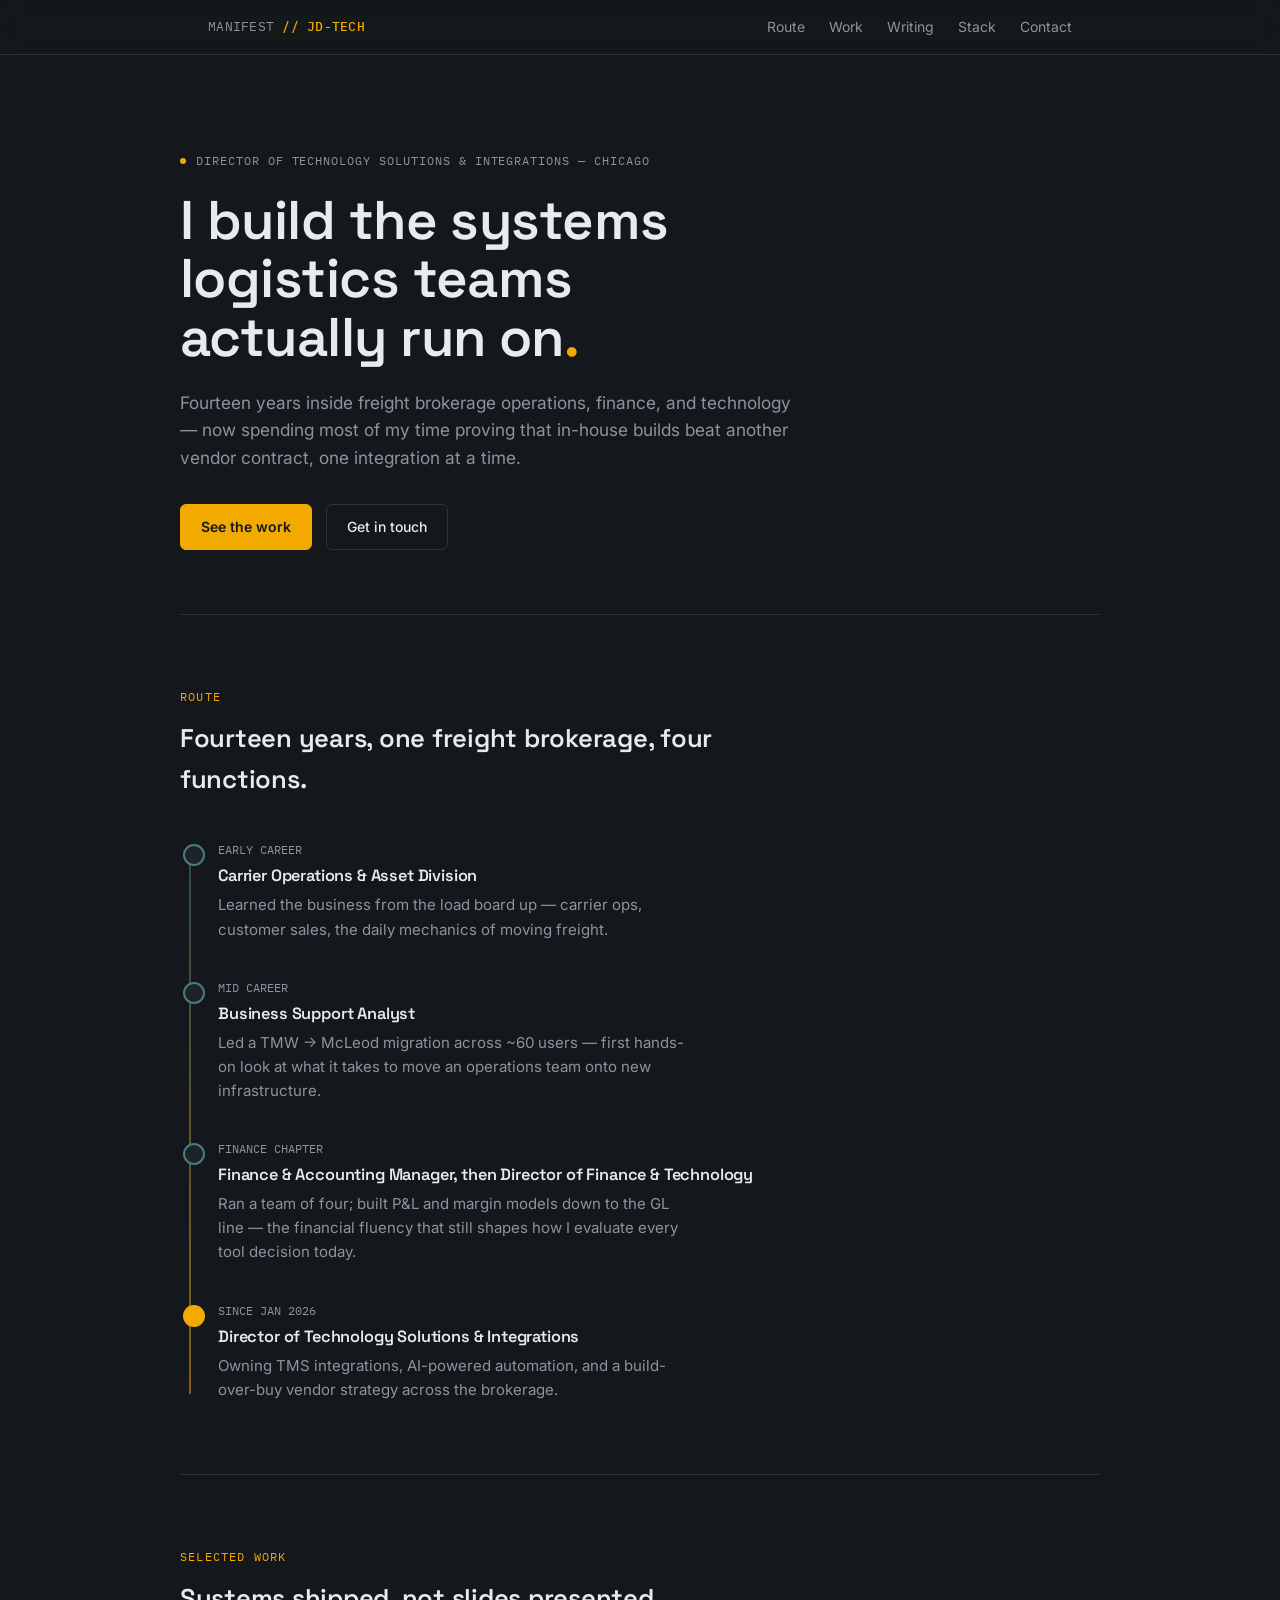
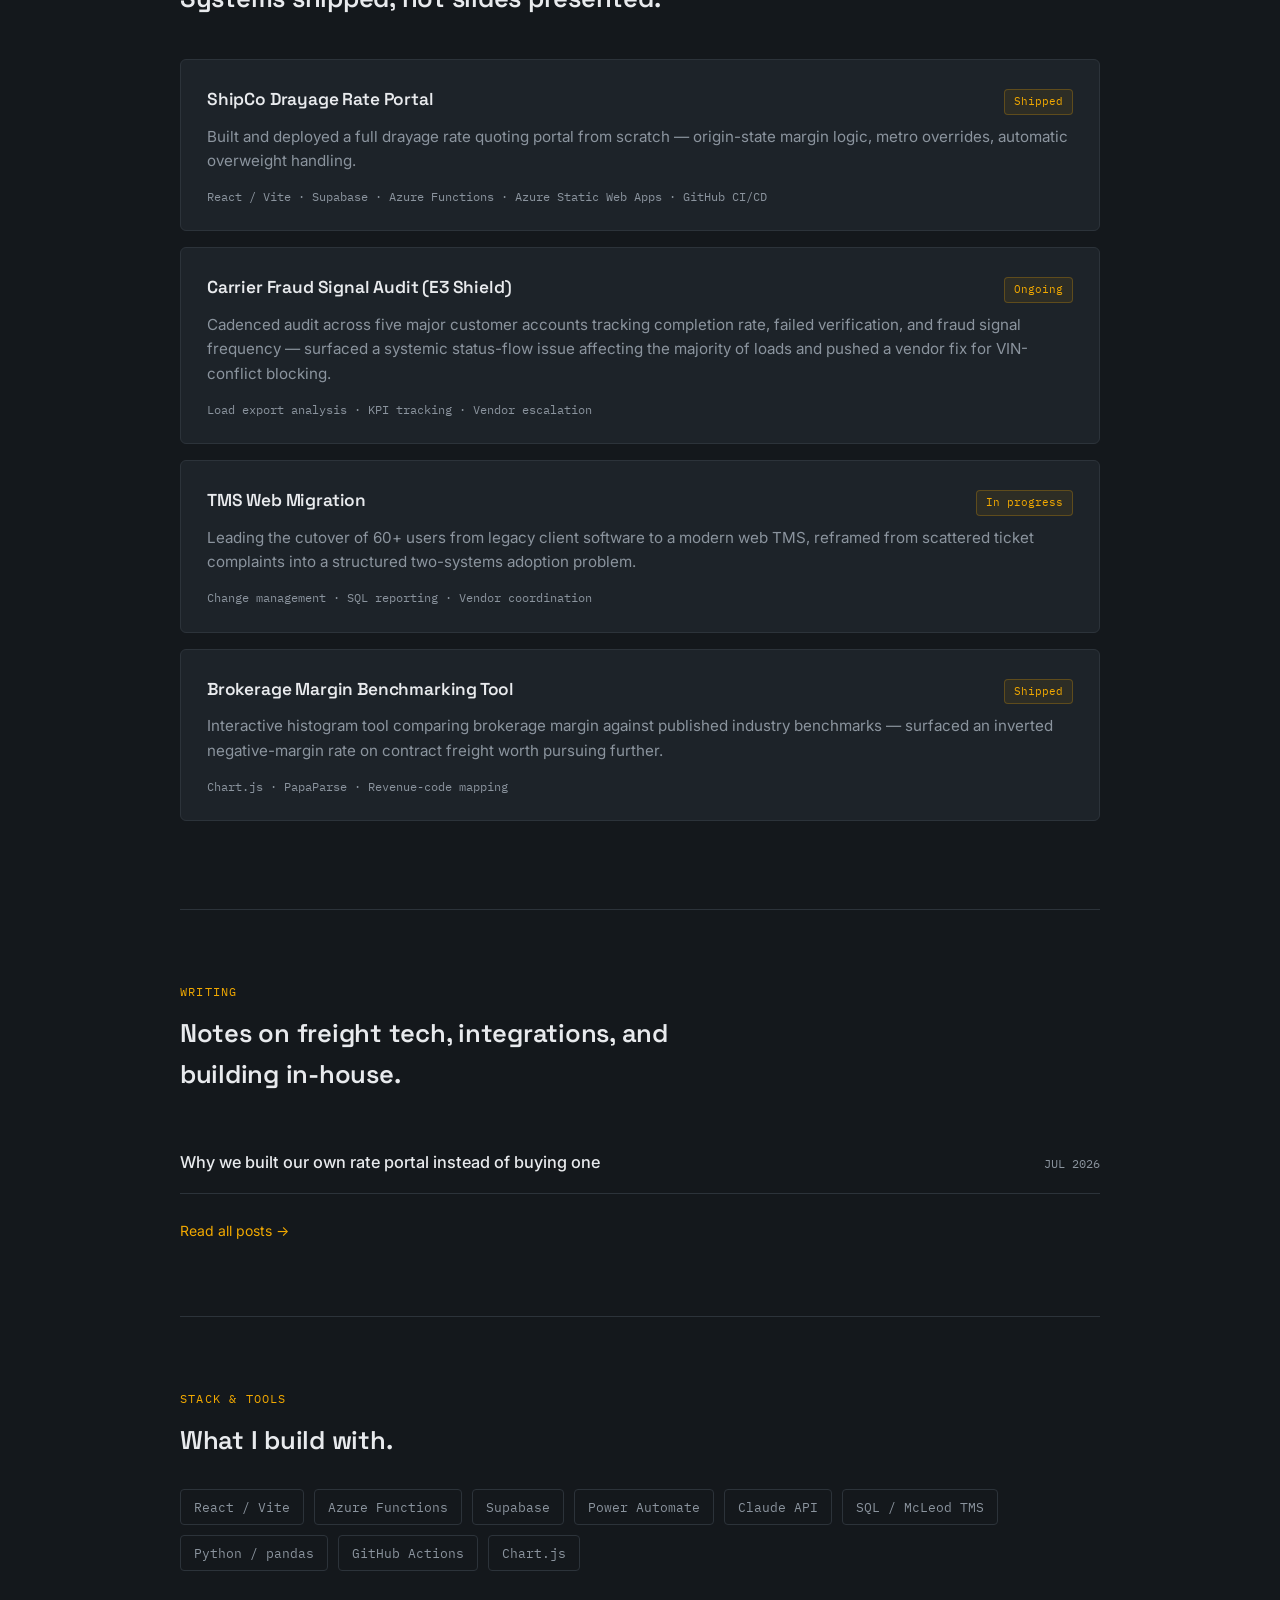
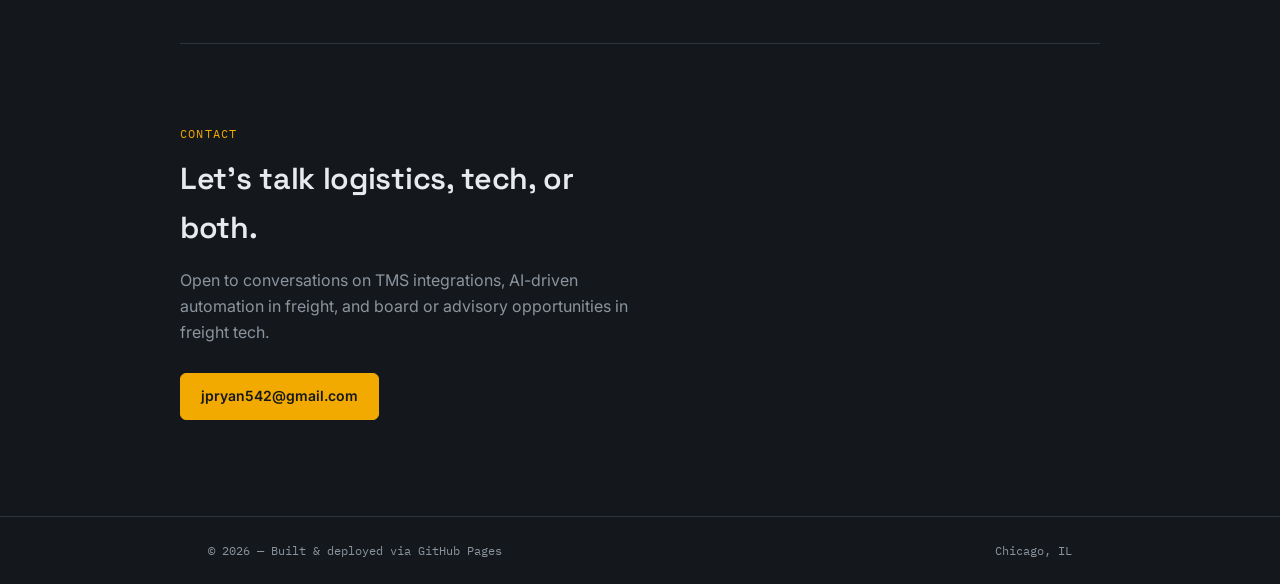
==== index.html @ f4557825 "Update contact email to real address Co-Authored-By: Claude Sonnet 4.6 <noreply@anthropic.com>" ====
<!DOCTYPE html>
<html lang="en">
<head>
<meta charset="UTF-8">
<meta name="viewport" content="width=device-width, initial-scale=1.0">
<title>John — Technology &amp; Integrations</title>
<meta name="description" content="Operator-side builder working at the intersection of logistics, finance, and applied AI.">
<link rel="preconnect" href="https://fonts.googleapis.com">
<link rel="preconnect" href="https://fonts.gstatic.com" crossorigin>
<link href="https://fonts.googleapis.com/css2?family=Space+Grotesk:wght@400;500;600;700&family=Inter:wght@400;500;600&family=IBM+Plex+Mono:wght@400;500&display=swap" rel="stylesheet">
<link rel="stylesheet" href="assets/style.css">
</head>
<body>

<header class="site">
  <div class="nav-inner">
    <div class="nav-mark">MANIFEST <strong>// JD-TECH</strong></div>
    <nav class="links">
      <a href="#route">Route</a>
      <a href="#work">Work</a>
      <a href="#writing">Writing</a>
      <a href="#stack">Stack</a>
      <a href="#contact">Contact</a>
    </nav>
  </div>
</header>

<main>
  <section class="hero wrap">
    <div class="doc-ref"><span class="dot"></span>DIRECTOR OF TECHNOLOGY SOLUTIONS &amp; INTEGRATIONS — CHICAGO</div>
    <h1>I build the systems logistics teams actually run on<span class="accent">.</span></h1>
    <p class="lede">Fourteen years inside freight brokerage operations, finance, and technology — now spending most of my time proving that in-house builds beat another vendor contract, one integration at a time.</p>
    <div class="hero-actions">
      <a class="btn primary" href="#work">See the work</a>
      <a class="btn ghost" href="#contact">Get in touch</a>
    </div>
  </section>

  <section class="route wrap" id="route">
    <div class="section-label">Route</div>
    <h2>Fourteen years, one freight brokerage, four functions.</h2>
    <div class="track">
      <div class="waypoint">
        <div class="yr">EARLY CAREER</div>
        <h3>Carrier Operations &amp; Asset Division</h3>
        <p>Learned the business from the load board up — carrier ops, customer sales, the daily mechanics of moving freight.</p>
      </div>
      <div class="waypoint">
        <div class="yr">MID CAREER</div>
        <h3>Business Support Analyst</h3>
        <p>Led a TMW → McLeod migration across ~60 users — first hands-on look at what it takes to move an operations team onto new infrastructure.</p>
      </div>
      <div class="waypoint">
        <div class="yr">FINANCE CHAPTER</div>
        <h3>Finance &amp; Accounting Manager, then Director of Finance &amp; Technology</h3>
        <p>Ran a team of four; built P&amp;L and margin models down to the GL line — the financial fluency that still shapes how I evaluate every tool decision today.</p>
      </div>
      <div class="waypoint current">
        <div class="yr">SINCE JAN 2026</div>
        <h3>Director of Technology Solutions &amp; Integrations</h3>
        <p>Owning TMS integrations, AI-powered automation, and a build-over-buy vendor strategy across the brokerage.</p>
      </div>
    </div>
  </section>

  <section class="work wrap" id="work">
    <div class="section-label">Selected work</div>
    <h2>Systems shipped, not slides presented.</h2>

    <div class="card">
      <div class="card-top">
        <h3>ShipCo Drayage Rate Portal</h3>
        <span class="tag">Shipped</span>
      </div>
      <p>Built and deployed a full drayage rate quoting portal from scratch — origin-state margin logic, metro overrides, automatic overweight handling.</p>
      <div class="stack-line">React / Vite · Supabase · Azure Functions · Azure Static Web Apps · GitHub CI/CD</div>
    </div>

    <div class="card">
      <div class="card-top">
        <h3>Carrier Fraud Signal Audit (E3 Shield)</h3>
        <span class="tag">Ongoing</span>
      </div>
      <p>Cadenced audit across five major customer accounts tracking completion rate, failed verification, and fraud signal frequency — surfaced a systemic status-flow issue affecting the majority of loads and pushed a vendor fix for VIN-conflict blocking.</p>
      <div class="stack-line">Load export analysis · KPI tracking · Vendor escalation</div>
    </div>

    <div class="card">
      <div class="card-top">
        <h3>TMS Web Migration</h3>
        <span class="tag">In progress</span>
      </div>
      <p>Leading the cutover of 60+ users from legacy client software to a modern web TMS, reframed from scattered ticket complaints into a structured two-systems adoption problem.</p>
      <div class="stack-line">Change management · SQL reporting · Vendor coordination</div>
    </div>

    <div class="card">
      <div class="card-top">
        <h3>Brokerage Margin Benchmarking Tool</h3>
        <span class="tag">Shipped</span>
      </div>
      <p>Interactive histogram tool comparing brokerage margin against published industry benchmarks — surfaced an inverted negative-margin rate on contract freight worth pursuing further.</p>
      <div class="stack-line">Chart.js · PapaParse · Revenue-code mapping</div>
    </div>
  </section>

  <section class="writing wrap" id="writing">
    <div class="section-label">Writing</div>
    <h2>Notes on freight tech, integrations, and building in-house.</h2>

    <a class="post-row" href="blog/first-post.html">
      <span class="ptitle">Why we built our own rate portal instead of buying one</span>
      <span class="pdate">JUL 2026</span>
    </a>

    <div class="writing-more">
      <a href="blog/index.html">Read all posts →</a>
    </div>
  </section>

  <section class="stack wrap" id="stack">
    <div class="section-label">Stack &amp; tools</div>
    <h2>What I build with.</h2>
    <div class="tag-grid">
      <span>React / Vite</span>
      <span>Azure Functions</span>
      <span>Supabase</span>
      <span>Power Automate</span>
      <span>Claude API</span>
      <span>SQL / McLeod TMS</span>
      <span>Python / pandas</span>
      <span>GitHub Actions</span>
      <span>Chart.js</span>
    </div>
  </section>

  <section class="contact wrap" id="contact">
    <div class="section-label">Contact</div>
    <h2>Let's talk logistics, tech, or both.</h2>
    <p>Open to conversations on TMS integrations, AI-driven automation in freight, and board or advisory opportunities in freight tech.</p>
    <a class="btn primary" href="mailto:jpryan542@gmail.com">jpryan542@gmail.com</a>
  </section>
</main>

<footer>
  <div class="wrap">
    <span>© 2026 — Built &amp; deployed via GitHub Pages</span>
    <span>Chicago, IL</span>
  </div>
</footer>

</body>
</html>
---- assets/style.css ----
:root{
    --bg:#14181C;
    --surface:#1D2329;
    --surface-2:#242B32;
    --text:#E8EAED;
    --muted:#8B949E;
    --amber:#F2A900;
    --teal:#4A7C7C;
    --line:#2C333A;
    --radius:6px;
  }
  *{box-sizing:border-box; margin:0; padding:0;}
  html{scroll-behavior:smooth;}
  body{
    background:var(--bg);
    color:var(--text);
    font-family:'Inter', sans-serif;
    line-height:1.6;
    -webkit-font-smoothing:antialiased;
  }
  h1,h2,h3{
    font-family:'Space Grotesk', sans-serif;
    font-weight:600;
    letter-spacing:-0.01em;
  }
  .mono{
    font-family:'IBM Plex Mono', monospace;
  }
  a{color:inherit;}
  .wrap{
    max-width:920px;
    margin:0 auto;
    padding:0 28px;
  }

  /* ---- Nav ---- */
  header.site{
    position:sticky; top:0; z-index:10;
    background:rgba(20,24,28,0.88);
    backdrop-filter:blur(8px);
    border-bottom:1px solid var(--line);
  }
  .nav-inner{
    max-width:920px; margin:0 auto; padding:16px 28px;
    display:flex; justify-content:space-between; align-items:center;
  }
  .nav-mark{
    font-family:'IBM Plex Mono', monospace;
    font-size:13px;
    color:var(--muted);
    letter-spacing:0.02em;
  }
  .nav-mark strong{color:var(--amber); font-weight:500;}
  nav.links{display:flex; gap:24px;}
  nav.links a{
    font-size:14px; color:var(--muted); text-decoration:none;
    transition:color 0.15s ease;
  }
  nav.links a:hover{color:var(--text);}

  /* ---- Hero ---- */
  .hero{
    padding:96px 0 64px;
    border-bottom:1px solid var(--line);
  }
  .doc-ref{
    font-family:'IBM Plex Mono', monospace;
    font-size:12px;
    color:var(--muted);
    letter-spacing:0.08em;
    text-transform:uppercase;
    margin-bottom:20px;
    display:flex; align-items:center; gap:10px;
  }
  .doc-ref .dot{
    width:6px; height:6px; border-radius:50%;
    background:var(--amber);
    display:inline-block;
  }
  .hero h1{
    font-size:clamp(2.1rem, 5vw, 3.4rem);
    line-height:1.08;
    max-width:14ch;
    margin-bottom:22px;
  }
  .hero h1 .accent{color:var(--amber);}
  .hero p.lede{
    font-size:1.08rem;
    color:var(--muted);
    max-width:56ch;
    margin-bottom:32px;
  }
  .hero-actions{display:flex; gap:14px; flex-wrap:wrap;}
  .btn{
    display:inline-flex; align-items:center; gap:8px;
    padding:11px 20px;
    border-radius:var(--radius);
    font-size:14px; font-weight:500;
    text-decoration:none;
    border:1px solid var(--line);
    transition:border-color 0.15s ease, background 0.15s ease;
  }
  .btn.primary{
    background:var(--amber); color:#14181C; border-color:var(--amber);
    font-weight:600;
  }
  .btn.primary:hover{background:#ffb81c;}
  .btn.ghost:hover{border-color:var(--muted);}
  .btn:focus-visible{outline:2px solid var(--amber); outline-offset:2px;}

  /* ---- Route / timeline (signature element) ---- */
  section.route{padding:72px 0; border-bottom:1px solid var(--line);}
  .section-label{
    font-family:'IBM Plex Mono', monospace;
    font-size:12px; letter-spacing:0.1em; text-transform:uppercase;
    color:var(--amber); margin-bottom:12px;
  }
  section.route h2{font-size:1.6rem; margin-bottom:40px; max-width:32ch;}
  .track{
    position:relative;
    padding-left:2px;
  }
  .track::before{
    content:'';
    position:absolute;
    left:9px; top:8px; bottom:8px;
    width:2px;
    background:linear-gradient(var(--teal), var(--amber));
    opacity:0.5;
  }
  .waypoint{
    position:relative;
    padding:0 0 36px 36px;
  }
  .waypoint:last-child{padding-bottom:0;}
  .waypoint::before{
    content:'';
    position:absolute;
    left:1px; top:4px;
    width:18px; height:18px;
    border-radius:50%;
    background:var(--surface);
    border:2px solid var(--teal);
  }
  .waypoint.current::before{
    border-color:var(--amber);
    background:var(--amber);
  }
  .waypoint .yr{
    font-family:'IBM Plex Mono', monospace;
    font-size:12px; color:var(--muted); margin-bottom:4px;
  }
  .waypoint h3{font-size:1.02rem; font-weight:600; margin-bottom:4px;}
  .waypoint p{color:var(--muted); font-size:0.94rem; max-width:52ch;}

  /* ---- Work ---- */
  section.work{padding:72px 0; border-bottom:1px solid var(--line);}
  section.work h2{font-size:1.6rem; margin-bottom:40px; max-width:32ch;}
  .card{
    background:var(--surface);
    border:1px solid var(--line);
    border-radius:var(--radius);
    padding:26px 26px 24px;
    margin-bottom:16px;
    transition:border-color 0.15s ease;
  }
  .card:hover{border-color:var(--teal);}
  .card-top{
    display:flex; justify-content:space-between; align-items:baseline;
    gap:16px; margin-bottom:10px; flex-wrap:wrap;
  }
  .card h3{font-size:1.08rem;}
  .card .tag{
    font-family:'IBM Plex Mono', monospace;
    font-size:11px; color:var(--amber);
    background:rgba(242,169,0,0.08);
    border:1px solid rgba(242,169,0,0.25);
    padding:3px 9px; border-radius:4px;
    white-space:nowrap;
  }
  .card p{color:var(--muted); font-size:0.95rem;}
  .card .stack-line{
    margin-top:14px;
    font-family:'IBM Plex Mono', monospace;
    font-size:12px; color:var(--muted);
  }

  /* ---- Stack ---- */
  section.stack{padding:72px 0; border-bottom:1px solid var(--line);}
  section.stack h2{font-size:1.6rem; margin-bottom:28px;}
  .tag-grid{display:flex; flex-wrap:wrap; gap:10px;}
  .tag-grid span{
    font-family:'IBM Plex Mono', monospace;
    font-size:12.5px;
    padding:7px 13px;
    border:1px solid var(--line);
    border-radius:4px;
    color:var(--muted);
  }

  /* ---- Contact ---- */
  section.contact{padding:80px 0 96px;}
  section.contact h2{font-size:1.9rem; margin-bottom:16px; max-width:20ch;}
  section.contact p{color:var(--muted); max-width:48ch; margin-bottom:28px;}

  footer{
    border-top:1px solid var(--line);
    padding:24px 0;
  }
  footer .wrap{
    display:flex; justify-content:space-between; align-items:center;
    font-family:'IBM Plex Mono', monospace;
    font-size:12px; color:var(--muted);
    flex-wrap:wrap; gap:10px;
  }

  @media (prefers-reduced-motion: reduce){
    html{scroll-behavior:auto;}
  }

  @media (max-width:640px){
    nav.links{display:none;}
    .hero{padding:64px 0 48px;}
    section.route, section.work, section.stack{padding:56px 0;}
  }

  /* ---- Writing (homepage preview) ---- */
  section.writing{padding:72px 0; border-bottom:1px solid var(--line);}
  section.writing h2{font-size:1.6rem; margin-bottom:36px; max-width:32ch;}
  .post-row{
    display:flex; justify-content:space-between; align-items:baseline;
    gap:20px; padding:18px 0;
    border-bottom:1px solid var(--line);
    text-decoration:none;
    transition:opacity 0.15s ease;
  }
  .post-row:last-child{border-bottom:none;}
  .post-row:hover{opacity:0.75;}
  .post-row .ptitle{font-size:1.02rem; font-weight:500; color:var(--text);}
  .post-row .pdate{
    font-family:'IBM Plex Mono', monospace;
    font-size:12px; color:var(--muted); white-space:nowrap;
  }
  .writing-more{margin-top:24px;}
  .writing-more a{
    font-size:14px; color:var(--amber); text-decoration:none;
  }
  .writing-more a:hover{text-decoration:underline;}

  /* ---- Blog index page ---- */
  .blog-header{padding:96px 0 48px; border-bottom:1px solid var(--line);}
  .blog-header h1{font-size:clamp(2rem, 4.5vw, 2.8rem); margin-bottom:14px;}
  .blog-header p{color:var(--muted); max-width:52ch;}
  .blog-list{padding:48px 0 96px;}
  .post-entry{
    padding:24px 0;
    border-bottom:1px solid var(--line);
  }
  .post-entry:first-child{padding-top:0;}
  .post-entry .pdate{
    font-family:'IBM Plex Mono', monospace;
    font-size:12px; color:var(--amber); letter-spacing:0.05em;
    text-transform:uppercase; margin-bottom:8px; display:block;
  }
  .post-entry h2{font-size:1.3rem; margin-bottom:8px;}
  .post-entry a{text-decoration:none;}
  .post-entry a:hover h2{color:var(--amber);}
  .post-entry p{color:var(--muted); font-size:0.96rem; max-width:60ch;}

  /* ---- Individual post page ---- */
  .post-header{padding:96px 0 40px; border-bottom:1px solid var(--line);}
  .back-link{
    font-family:'IBM Plex Mono', monospace;
    font-size:12px; color:var(--muted); text-decoration:none;
    display:inline-block; margin-bottom:24px;
  }
  .back-link:hover{color:var(--text);}
  .post-header .pdate{
    font-family:'IBM Plex Mono', monospace;
    font-size:12px; color:var(--amber); letter-spacing:0.05em;
    text-transform:uppercase; margin-bottom:16px; display:block;
  }
  .post-header h1{font-size:clamp(1.8rem, 4.5vw, 2.6rem); line-height:1.15; max-width:20ch;}
  .post-body{padding:48px 0 96px; max-width:680px;}
  .post-body p{margin-bottom:20px; font-size:1.02rem;}
  .post-body h2{font-size:1.3rem; margin:36px 0 14px;}
  .post-body h3{font-size:1.1rem; margin:28px 0 12px;}
  .post-body ul, .post-body ol{margin:0 0 20px 22px;}
  .post-body li{margin-bottom:8px;}
  .post-body a{color:var(--amber); text-decoration:underline;}
  .post-body code{
    font-family:'IBM Plex Mono', monospace;
    font-size:0.9em;
    background:var(--surface);
    padding:2px 6px; border-radius:4px;
  }
  .post-body blockquote{
    border-left:2px solid var(--teal);
    padding-left:18px; margin:24px 0;
    color:var(--muted); font-style:italic;
  }
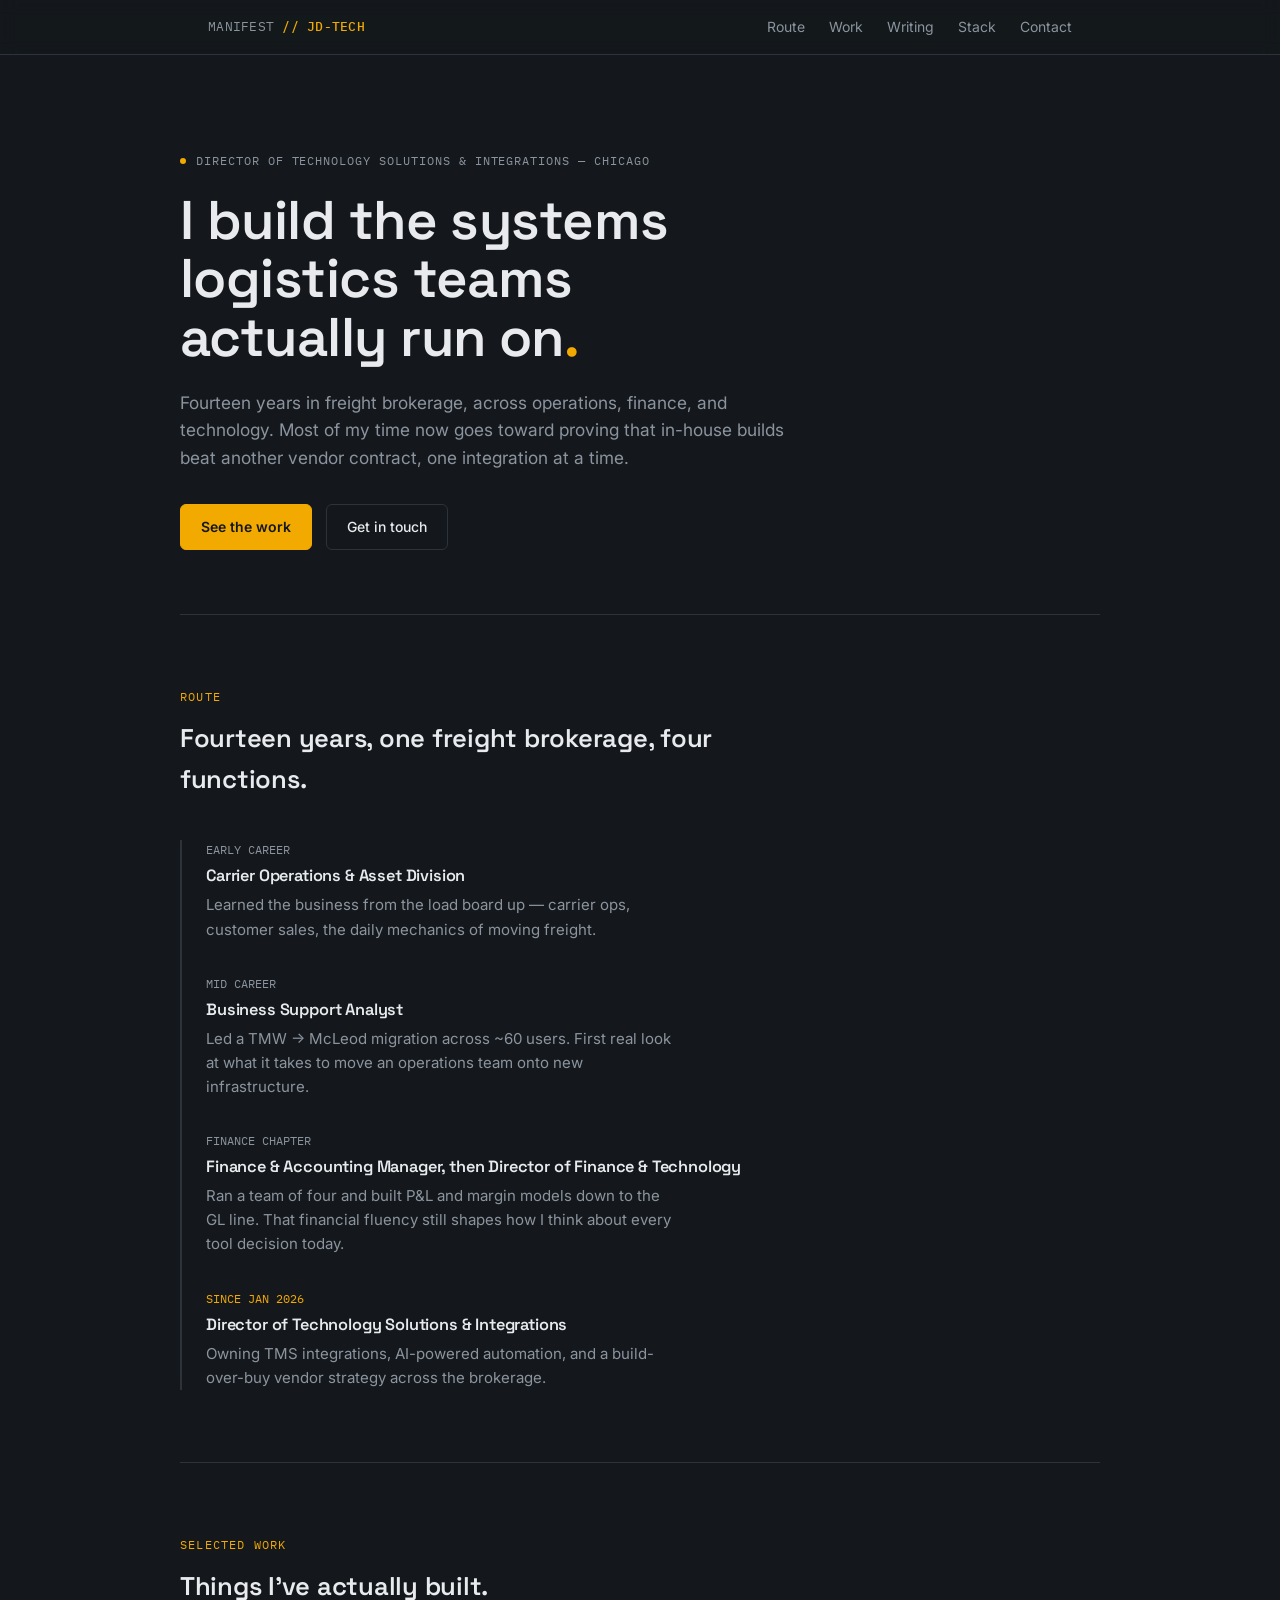
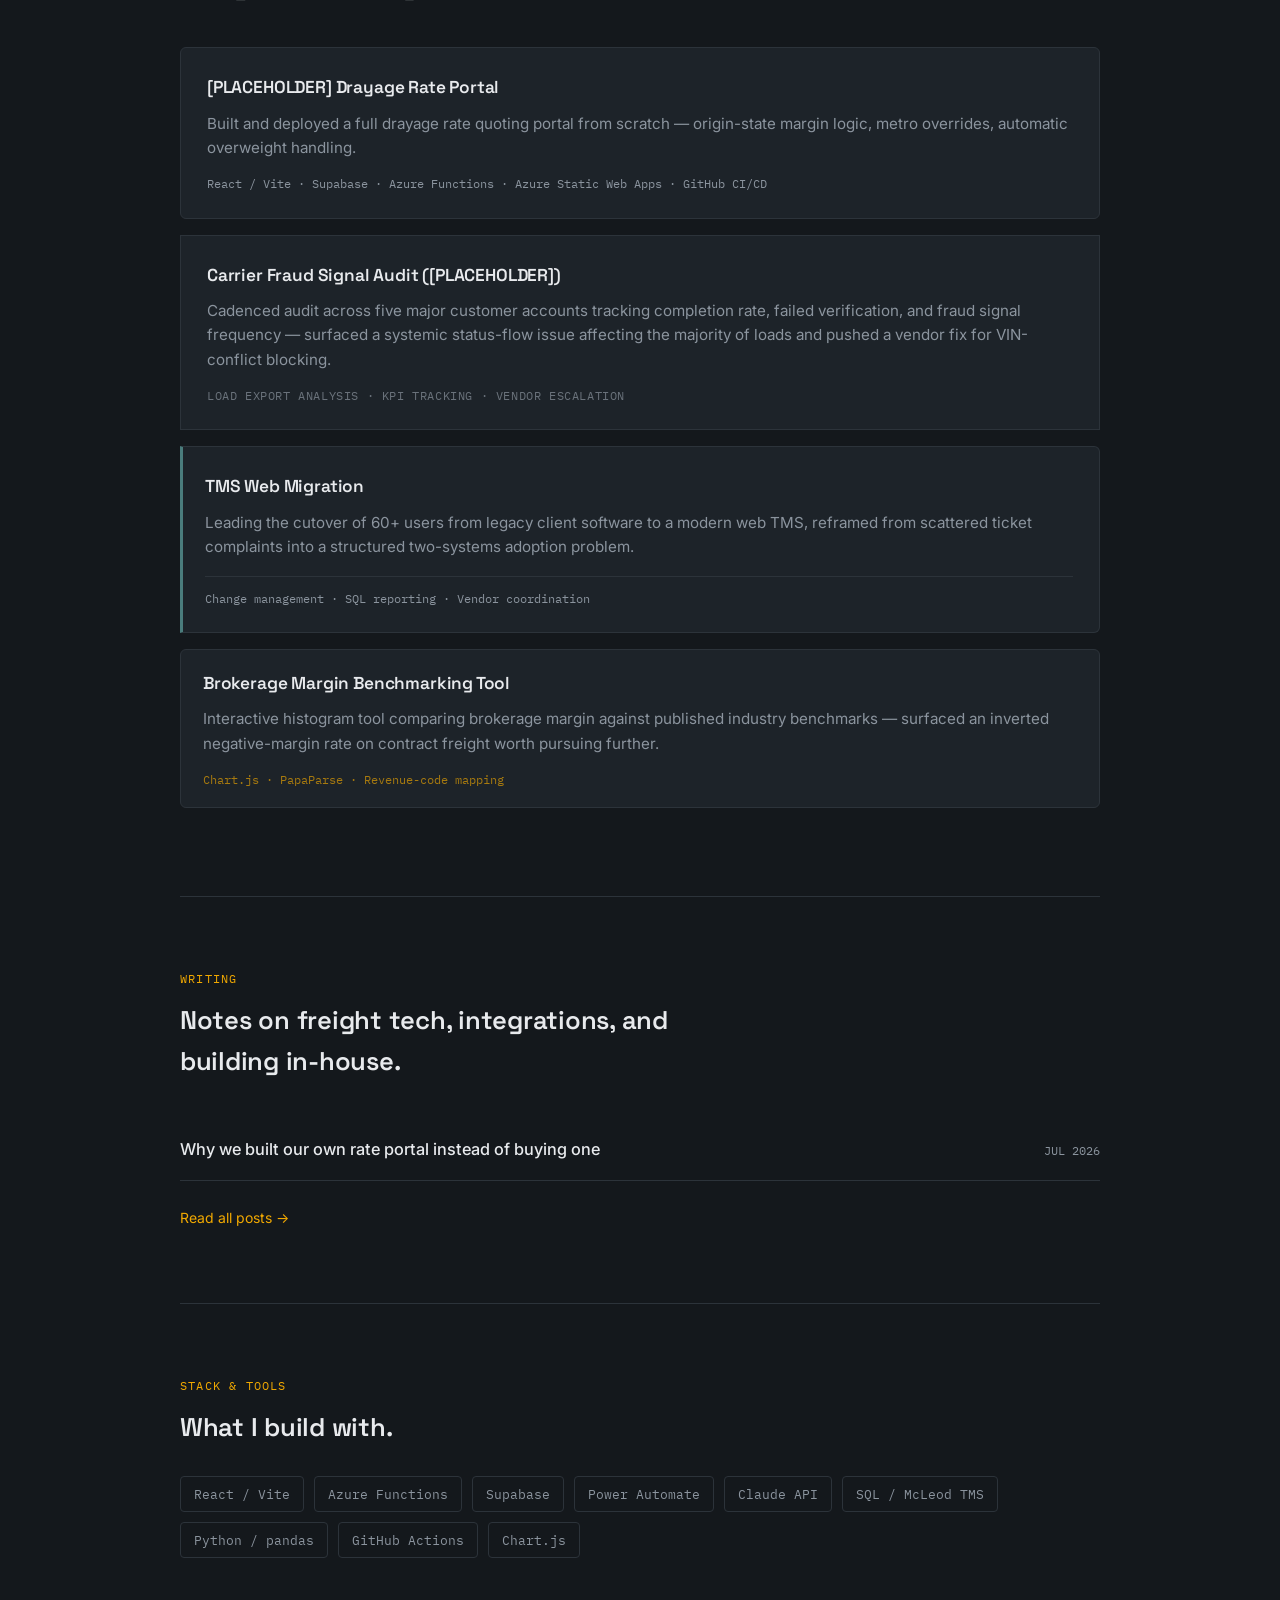
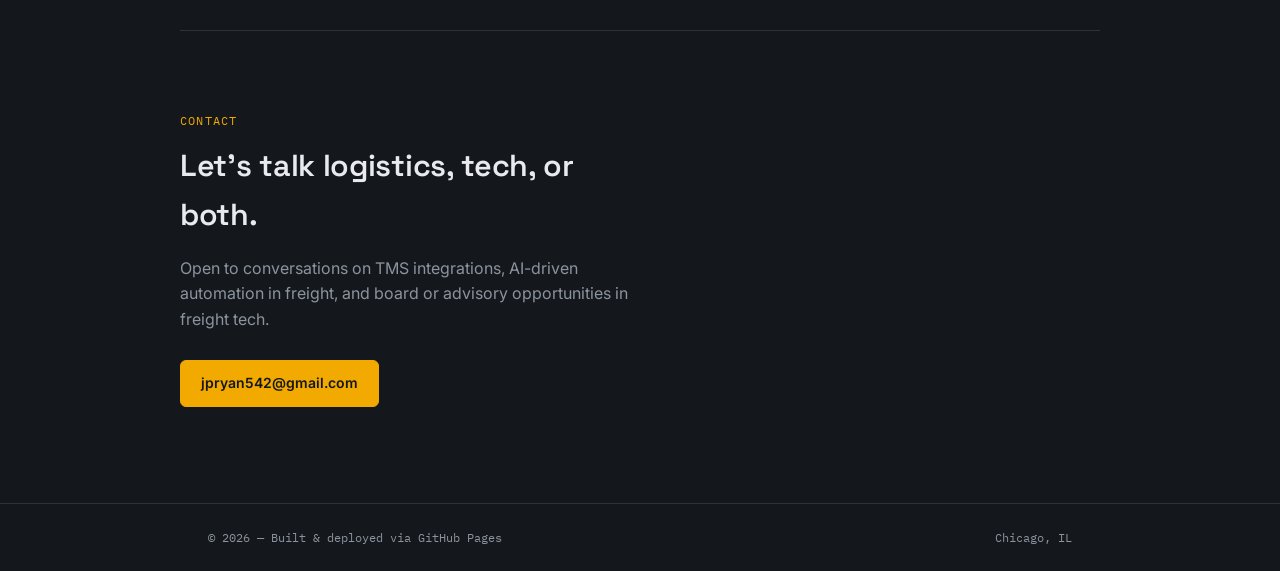
==== commit fdca11c8: "Redact company names, remove status tags, rewrite copy, restyle timeline and cards - Replace ShipCo " ====
--- a/index.html
+++ b/index.html
@@ -29,7 +29,7 @@
   <section class="hero wrap">
     <div class="doc-ref"><span class="dot"></span>DIRECTOR OF TECHNOLOGY SOLUTIONS &amp; INTEGRATIONS — CHICAGO</div>
     <h1>I build the systems logistics teams actually run on<span class="accent">.</span></h1>
-    <p class="lede">Fourteen years inside freight brokerage operations, finance, and technology — now spending most of my time proving that in-house builds beat another vendor contract, one integration at a time.</p>
+    <p class="lede">Fourteen years in freight brokerage, across operations, finance, and technology. Most of my time now goes toward proving that in-house builds beat another vendor contract, one integration at a time.</p>
     <div class="hero-actions">
       <a class="btn primary" href="#work">See the work</a>
       <a class="btn ghost" href="#contact">Get in touch</a>
@@ -48,12 +48,12 @@
       <div class="waypoint">
         <div class="yr">MID CAREER</div>
         <h3>Business Support Analyst</h3>
-        <p>Led a TMW → McLeod migration across ~60 users — first hands-on look at what it takes to move an operations team onto new infrastructure.</p>
+        <p>Led a TMW → McLeod migration across ~60 users. First real look at what it takes to move an operations team onto new infrastructure.</p>
       </div>
       <div class="waypoint">
         <div class="yr">FINANCE CHAPTER</div>
         <h3>Finance &amp; Accounting Manager, then Director of Finance &amp; Technology</h3>
-        <p>Ran a team of four; built P&amp;L and margin models down to the GL line — the financial fluency that still shapes how I evaluate every tool decision today.</p>
+        <p>Ran a team of four and built P&amp;L and margin models down to the GL line. That financial fluency still shapes how I think about every tool decision today.</p>
       </div>
       <div class="waypoint current">
         <div class="yr">SINCE JAN 2026</div>
@@ -65,40 +65,28 @@
 
   <section class="work wrap" id="work">
     <div class="section-label">Selected work</div>
-    <h2>Systems shipped, not slides presented.</h2>
+    <h2>Things I've actually built.</h2>
 
     <div class="card">
-      <div class="card-top">
-        <h3>ShipCo Drayage Rate Portal</h3>
-        <span class="tag">Shipped</span>
-      </div>
+      <h3>[PLACEHOLDER] Drayage Rate Portal</h3>
       <p>Built and deployed a full drayage rate quoting portal from scratch — origin-state margin logic, metro overrides, automatic overweight handling.</p>
       <div class="stack-line">React / Vite · Supabase · Azure Functions · Azure Static Web Apps · GitHub CI/CD</div>
     </div>
 
-    <div class="card">
-      <div class="card-top">
-        <h3>Carrier Fraud Signal Audit (E3 Shield)</h3>
-        <span class="tag">Ongoing</span>
-      </div>
+    <div class="card card-flat">
+      <h3>Carrier Fraud Signal Audit ([PLACEHOLDER])</h3>
       <p>Cadenced audit across five major customer accounts tracking completion rate, failed verification, and fraud signal frequency — surfaced a systemic status-flow issue affecting the majority of loads and pushed a vendor fix for VIN-conflict blocking.</p>
       <div class="stack-line">Load export analysis · KPI tracking · Vendor escalation</div>
     </div>
 
-    <div class="card">
-      <div class="card-top">
-        <h3>TMS Web Migration</h3>
-        <span class="tag">In progress</span>
-      </div>
+    <div class="card card-accent">
+      <h3>TMS Web Migration</h3>
       <p>Leading the cutover of 60+ users from legacy client software to a modern web TMS, reframed from scattered ticket complaints into a structured two-systems adoption problem.</p>
       <div class="stack-line">Change management · SQL reporting · Vendor coordination</div>
     </div>
 
-    <div class="card">
-      <div class="card-top">
-        <h3>Brokerage Margin Benchmarking Tool</h3>
-        <span class="tag">Shipped</span>
-      </div>
+    <div class="card card-tight">
+      <h3>Brokerage Margin Benchmarking Tool</h3>
       <p>Interactive histogram tool comparing brokerage margin against published industry benchmarks — surfaced an inverted negative-margin rate on contract freight worth pursuing further.</p>
       <div class="stack-line">Chart.js · PapaParse · Revenue-code mapping</div>
     </div>
--- a/assets/style.css
+++ b/assets/style.css
@@ -117,39 +117,17 @@
   }
   section.route h2{font-size:1.6rem; margin-bottom:40px; max-width:32ch;}
   .track{
-    position:relative;
-    padding-left:2px;
-  }
-  .track::before{
-    content:'';
-    position:absolute;
-    left:9px; top:8px; bottom:8px;
-    width:2px;
-    background:linear-gradient(var(--teal), var(--amber));
-    opacity:0.5;
+    border-left:2px solid var(--line);
   }
   .waypoint{
-    position:relative;
-    padding:0 0 36px 36px;
+    padding:0 0 32px 24px;
   }
   .waypoint:last-child{padding-bottom:0;}
-  .waypoint::before{
-    content:'';
-    position:absolute;
-    left:1px; top:4px;
-    width:18px; height:18px;
-    border-radius:50%;
-    background:var(--surface);
-    border:2px solid var(--teal);
-  }
-  .waypoint.current::before{
-    border-color:var(--amber);
-    background:var(--amber);
-  }
   .waypoint .yr{
     font-family:'IBM Plex Mono', monospace;
     font-size:12px; color:var(--muted); margin-bottom:4px;
   }
+  .waypoint.current .yr{color:var(--amber);}
   .waypoint h3{font-size:1.02rem; font-weight:600; margin-bottom:4px;}
   .waypoint p{color:var(--muted); font-size:0.94rem; max-width:52ch;}
 
@@ -165,25 +143,23 @@
     transition:border-color 0.15s ease;
   }
   .card:hover{border-color:var(--teal);}
-  .card-top{
-    display:flex; justify-content:space-between; align-items:baseline;
-    gap:16px; margin-bottom:10px; flex-wrap:wrap;
-  }
-  .card h3{font-size:1.08rem;}
-  .card .tag{
-    font-family:'IBM Plex Mono', monospace;
-    font-size:11px; color:var(--amber);
-    background:rgba(242,169,0,0.08);
-    border:1px solid rgba(242,169,0,0.25);
-    padding:3px 9px; border-radius:4px;
-    white-space:nowrap;
-  }
+  .card h3{font-size:1.08rem; margin-bottom:10px;}
   .card p{color:var(--muted); font-size:0.95rem;}
   .card .stack-line{
     margin-top:14px;
     font-family:'IBM Plex Mono', monospace;
     font-size:12px; color:var(--muted);
   }
+
+  /* Card variants */
+  .card-flat{border-radius:0;}
+  .card-flat .stack-line{text-transform:uppercase; letter-spacing:0.05em; opacity:0.7;}
+
+  .card-accent{border-left:3px solid var(--teal); border-radius:0 var(--radius) var(--radius) 0; padding-left:22px;}
+  .card-accent .stack-line{border-top:1px solid var(--line); padding-top:12px; margin-top:16px;}
+
+  .card-tight{padding:20px 22px 18px;}
+  .card-tight .stack-line{color:var(--amber); opacity:0.65;}
 
   /* ---- Stack ---- */
   section.stack{padding:72px 0; border-bottom:1px solid var(--line);}
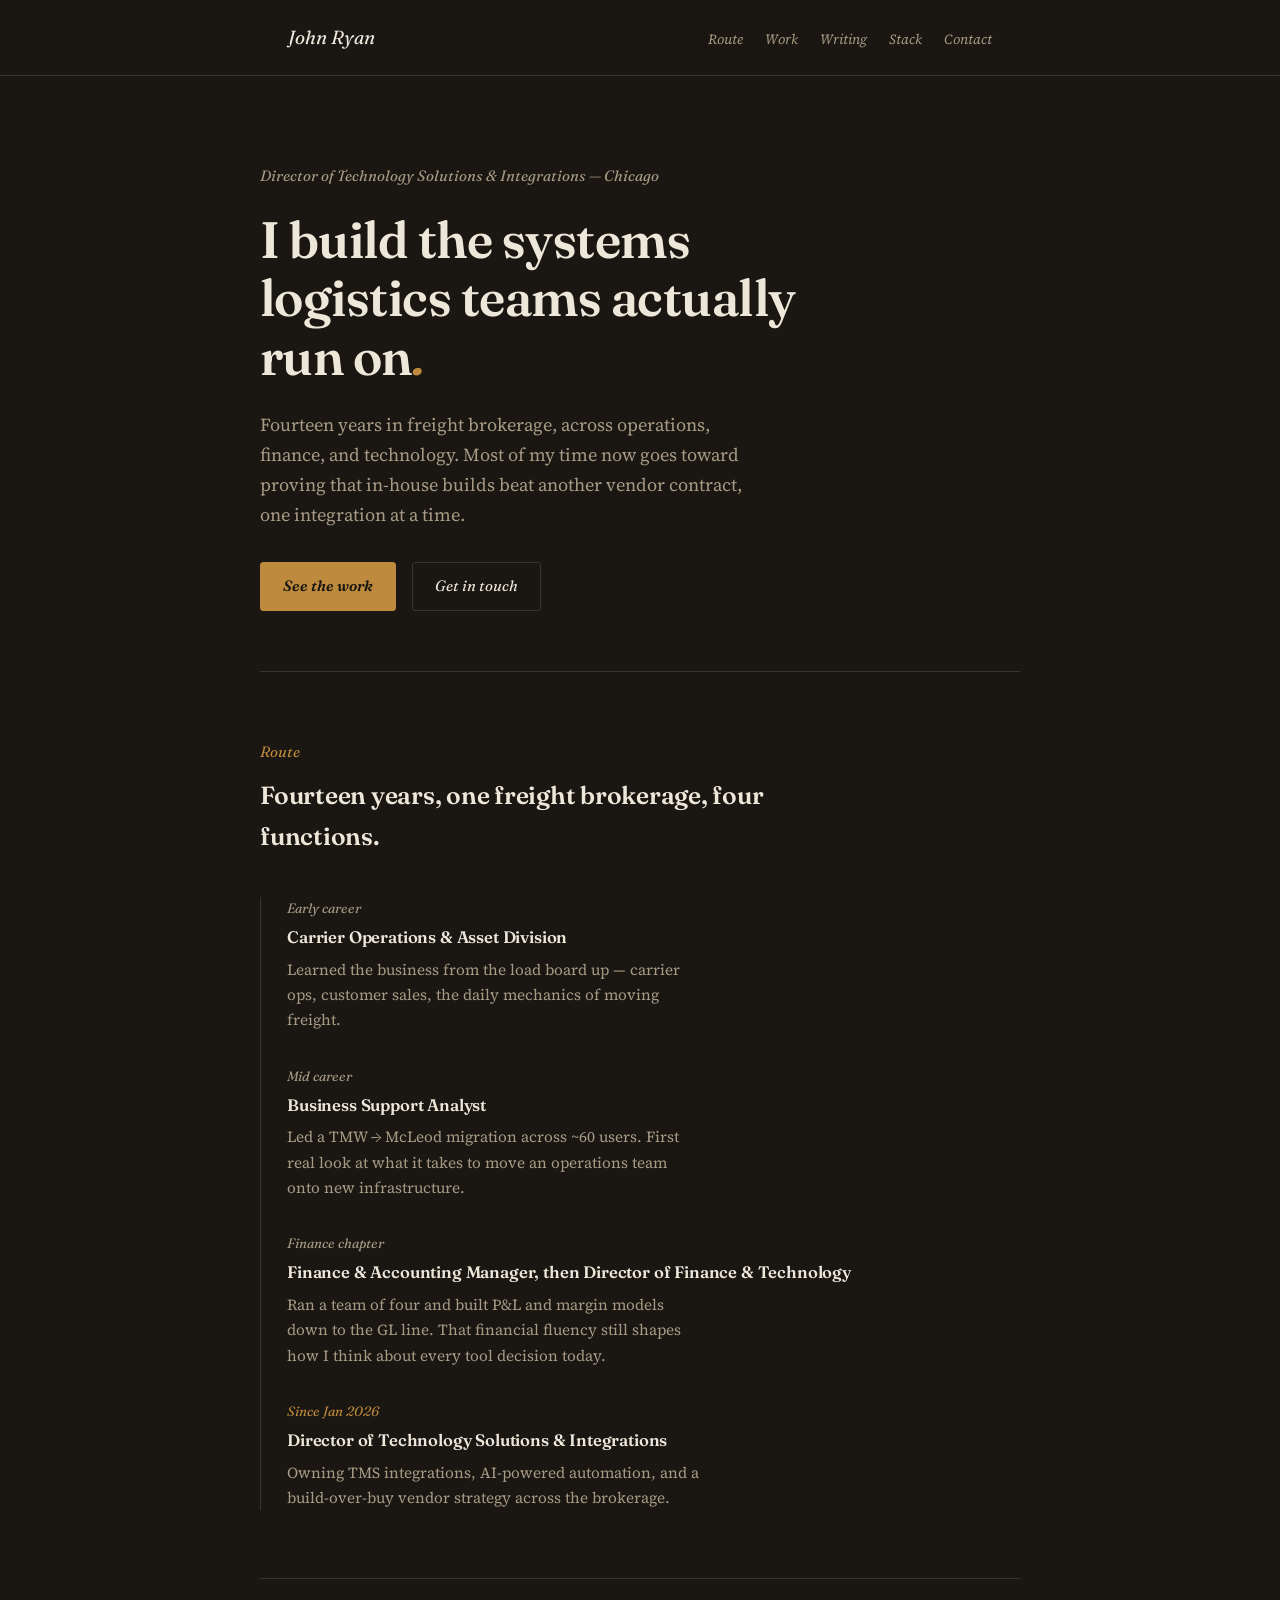
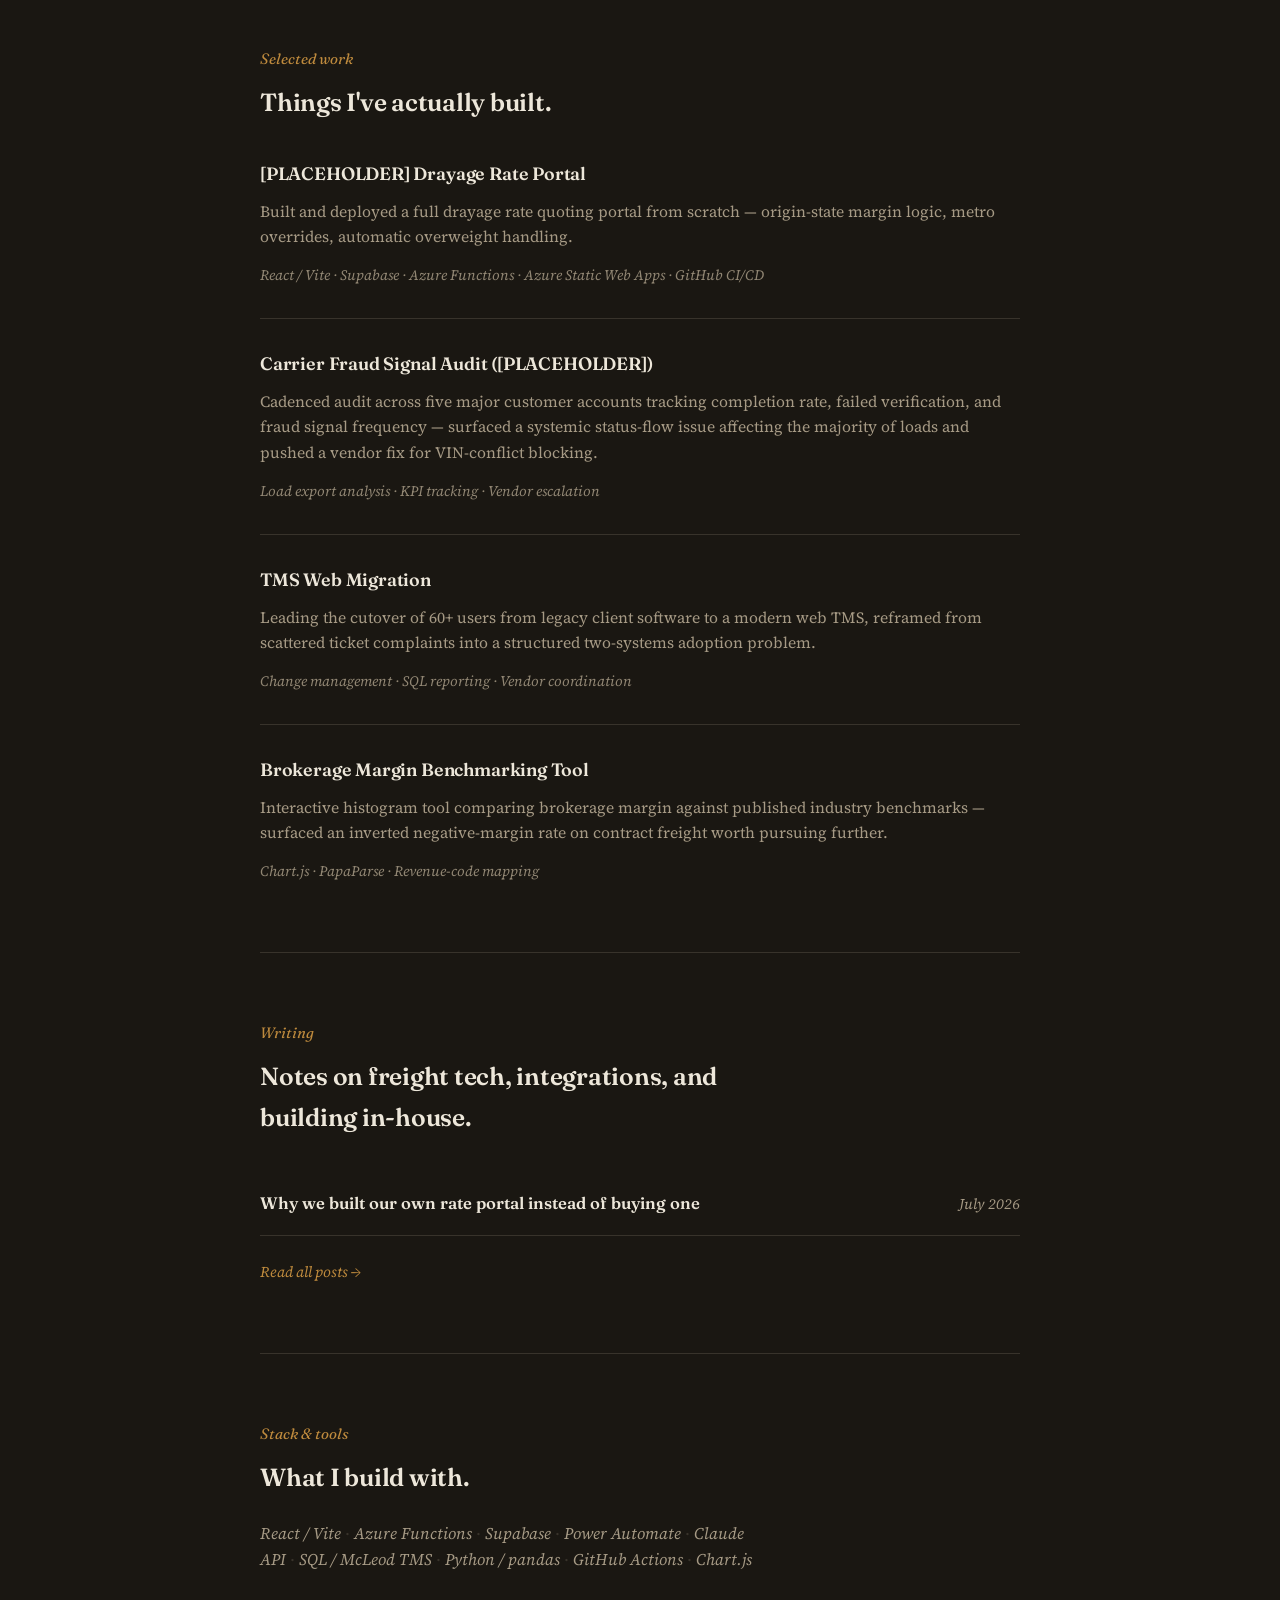
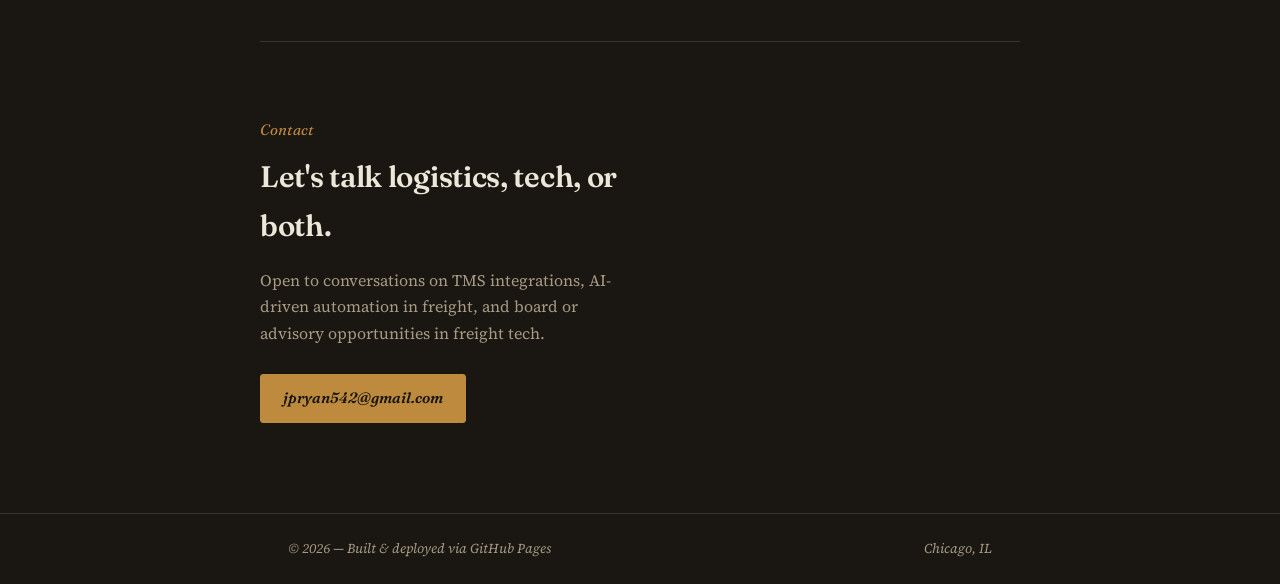
==== commit 4d968b1c: "Restyle to editorial serif aesthetic with Fraunces / Source Serif 4 Replaces the dark-tech look (Int" ====
--- a/index.html
+++ b/index.html
@@ -7,14 +7,14 @@
 <meta name="description" content="Operator-side builder working at the intersection of logistics, finance, and applied AI.">
 <link rel="preconnect" href="https://fonts.googleapis.com">
 <link rel="preconnect" href="https://fonts.gstatic.com" crossorigin>
-<link href="https://fonts.googleapis.com/css2?family=Space+Grotesk:wght@400;500;600;700&family=Inter:wght@400;500;600&family=IBM+Plex+Mono:wght@400;500&display=swap" rel="stylesheet">
+<link href="https://fonts.googleapis.com/css2?family=Fraunces:ital,wght@0,500;0,600;0,700;1,500;1,600&family=Source+Serif+4:ital,wght@0,400;0,600;1,400&display=swap" rel="stylesheet">
 <link rel="stylesheet" href="assets/style.css">
 </head>
 <body>
 
 <header class="site">
   <div class="nav-inner">
-    <div class="nav-mark">MANIFEST <strong>// JD-TECH</strong></div>
+    <div class="nav-mark">John Ryan</div>
     <nav class="links">
       <a href="#route">Route</a>
       <a href="#work">Work</a>
@@ -27,7 +27,7 @@
 
 <main>
   <section class="hero wrap">
-    <div class="doc-ref"><span class="dot"></span>DIRECTOR OF TECHNOLOGY SOLUTIONS &amp; INTEGRATIONS — CHICAGO</div>
+    <div class="doc-ref">Director of Technology Solutions &amp; Integrations — Chicago</div>
     <h1>I build the systems logistics teams actually run on<span class="accent">.</span></h1>
     <p class="lede">Fourteen years in freight brokerage, across operations, finance, and technology. Most of my time now goes toward proving that in-house builds beat another vendor contract, one integration at a time.</p>
     <div class="hero-actions">
@@ -41,22 +41,22 @@
     <h2>Fourteen years, one freight brokerage, four functions.</h2>
     <div class="track">
       <div class="waypoint">
-        <div class="yr">EARLY CAREER</div>
+        <div class="yr">Early career</div>
         <h3>Carrier Operations &amp; Asset Division</h3>
         <p>Learned the business from the load board up — carrier ops, customer sales, the daily mechanics of moving freight.</p>
       </div>
       <div class="waypoint">
-        <div class="yr">MID CAREER</div>
+        <div class="yr">Mid career</div>
         <h3>Business Support Analyst</h3>
         <p>Led a TMW → McLeod migration across ~60 users. First real look at what it takes to move an operations team onto new infrastructure.</p>
       </div>
       <div class="waypoint">
-        <div class="yr">FINANCE CHAPTER</div>
+        <div class="yr">Finance chapter</div>
         <h3>Finance &amp; Accounting Manager, then Director of Finance &amp; Technology</h3>
         <p>Ran a team of four and built P&amp;L and margin models down to the GL line. That financial fluency still shapes how I think about every tool decision today.</p>
       </div>
       <div class="waypoint current">
-        <div class="yr">SINCE JAN 2026</div>
+        <div class="yr">Since Jan 2026</div>
         <h3>Director of Technology Solutions &amp; Integrations</h3>
         <p>Owning TMS integrations, AI-powered automation, and a build-over-buy vendor strategy across the brokerage.</p>
       </div>
@@ -67,29 +67,29 @@
     <div class="section-label">Selected work</div>
     <h2>Things I've actually built.</h2>
 
-    <div class="card">
+    <article class="work-entry">
       <h3>[PLACEHOLDER] Drayage Rate Portal</h3>
       <p>Built and deployed a full drayage rate quoting portal from scratch — origin-state margin logic, metro overrides, automatic overweight handling.</p>
-      <div class="stack-line">React / Vite · Supabase · Azure Functions · Azure Static Web Apps · GitHub CI/CD</div>
-    </div>
+      <p class="entry-meta">React / Vite · Supabase · Azure Functions · Azure Static Web Apps · GitHub CI/CD</p>
+    </article>
 
-    <div class="card card-flat">
+    <article class="work-entry">
       <h3>Carrier Fraud Signal Audit ([PLACEHOLDER])</h3>
       <p>Cadenced audit across five major customer accounts tracking completion rate, failed verification, and fraud signal frequency — surfaced a systemic status-flow issue affecting the majority of loads and pushed a vendor fix for VIN-conflict blocking.</p>
-      <div class="stack-line">Load export analysis · KPI tracking · Vendor escalation</div>
-    </div>
+      <p class="entry-meta">Load export analysis · KPI tracking · Vendor escalation</p>
+    </article>
 
-    <div class="card card-accent">
+    <article class="work-entry">
       <h3>TMS Web Migration</h3>
       <p>Leading the cutover of 60+ users from legacy client software to a modern web TMS, reframed from scattered ticket complaints into a structured two-systems adoption problem.</p>
-      <div class="stack-line">Change management · SQL reporting · Vendor coordination</div>
-    </div>
+      <p class="entry-meta">Change management · SQL reporting · Vendor coordination</p>
+    </article>
 
-    <div class="card card-tight">
+    <article class="work-entry">
       <h3>Brokerage Margin Benchmarking Tool</h3>
       <p>Interactive histogram tool comparing brokerage margin against published industry benchmarks — surfaced an inverted negative-margin rate on contract freight worth pursuing further.</p>
-      <div class="stack-line">Chart.js · PapaParse · Revenue-code mapping</div>
-    </div>
+      <p class="entry-meta">Chart.js · PapaParse · Revenue-code mapping</p>
+    </article>
   </section>
 
   <section class="writing wrap" id="writing">
@@ -98,7 +98,7 @@
 
     <a class="post-row" href="blog/first-post.html">
       <span class="ptitle">Why we built our own rate portal instead of buying one</span>
-      <span class="pdate">JUL 2026</span>
+      <span class="pdate">July 2026</span>
     </a>
 
     <div class="writing-more">
@@ -109,17 +109,7 @@
   <section class="stack wrap" id="stack">
     <div class="section-label">Stack &amp; tools</div>
     <h2>What I build with.</h2>
-    <div class="tag-grid">
-      <span>React / Vite</span>
-      <span>Azure Functions</span>
-      <span>Supabase</span>
-      <span>Power Automate</span>
-      <span>Claude API</span>
-      <span>SQL / McLeod TMS</span>
-      <span>Python / pandas</span>
-      <span>GitHub Actions</span>
-      <span>Chart.js</span>
-    </div>
+    <p class="tag-line">React / Vite<span class="sep">·</span>Azure Functions<span class="sep">·</span>Supabase<span class="sep">·</span>Power Automate<span class="sep">·</span>Claude API<span class="sep">·</span>SQL / McLeod TMS<span class="sep">·</span>Python / pandas<span class="sep">·</span>GitHub Actions<span class="sep">·</span>Chart.js</p>
   </section>
 
   <section class="contact wrap" id="contact">
--- a/assets/style.css
+++ b/assets/style.css
@@ -1,182 +1,184 @@
 :root{
-    --bg:#14181C;
-    --surface:#1D2329;
-    --surface-2:#242B32;
-    --text:#E8EAED;
-    --muted:#8B949E;
-    --amber:#F2A900;
-    --teal:#4A7C7C;
-    --line:#2C333A;
-    --radius:6px;
+    --bg:#1A1712;
+    --text:#EDE7DA;
+    --muted:#A69A85;
+    --accent:#BE8A3D;
+    --line:#38332B;
+    --radius:3px;
   }
   *{box-sizing:border-box; margin:0; padding:0;}
   html{scroll-behavior:smooth;}
   body{
     background:var(--bg);
     color:var(--text);
-    font-family:'Inter', sans-serif;
-    line-height:1.6;
+    font-family:'Source Serif 4', Georgia, serif;
+    line-height:1.65;
     -webkit-font-smoothing:antialiased;
   }
   h1,h2,h3{
-    font-family:'Space Grotesk', sans-serif;
+    font-family:'Fraunces', Georgia, serif;
     font-weight:600;
     letter-spacing:-0.01em;
   }
-  .mono{
-    font-family:'IBM Plex Mono', monospace;
+  em, .kicker, .byline{
+    font-style:italic;
   }
   a{color:inherit;}
   .wrap{
-    max-width:920px;
+    max-width:760px;
     margin:0 auto;
     padding:0 28px;
   }
 
-  /* ---- Nav ---- */
+  /* ---- Nav / masthead ---- */
   header.site{
-    position:sticky; top:0; z-index:10;
-    background:rgba(20,24,28,0.88);
-    backdrop-filter:blur(8px);
     border-bottom:1px solid var(--line);
   }
   .nav-inner{
-    max-width:920px; margin:0 auto; padding:16px 28px;
-    display:flex; justify-content:space-between; align-items:center;
+    max-width:760px; margin:0 auto; padding:22px 28px;
+    display:flex; justify-content:space-between; align-items:baseline;
+    flex-wrap:wrap; gap:10px;
   }
   .nav-mark{
-    font-family:'IBM Plex Mono', monospace;
-    font-size:13px;
-    color:var(--muted);
-    letter-spacing:0.02em;
-  }
-  .nav-mark strong{color:var(--amber); font-weight:500;}
-  nav.links{display:flex; gap:24px;}
+    font-family:'Fraunces', Georgia, serif;
+    font-style:italic;
+    font-size:19px;
+    color:var(--text);
+  }
+  .nav-mark strong{color:var(--accent); font-weight:500; font-style:normal;}
+  nav.links{display:flex; gap:22px;}
   nav.links a{
     font-size:14px; color:var(--muted); text-decoration:none;
+    font-style:italic;
     transition:color 0.15s ease;
   }
-  nav.links a:hover{color:var(--text);}
+  nav.links a:hover{color:var(--accent);}
 
   /* ---- Hero ---- */
   .hero{
-    padding:96px 0 64px;
+    padding:88px 0 60px;
     border-bottom:1px solid var(--line);
   }
   .doc-ref{
-    font-family:'IBM Plex Mono', monospace;
-    font-size:12px;
-    color:var(--muted);
-    letter-spacing:0.08em;
-    text-transform:uppercase;
-    margin-bottom:20px;
-    display:flex; align-items:center; gap:10px;
-  }
-  .doc-ref .dot{
-    width:6px; height:6px; border-radius:50%;
-    background:var(--amber);
-    display:inline-block;
+    font-family:'Fraunces', Georgia, serif;
+    font-style:italic;
+    font-size:15px;
+    color:var(--muted);
+    margin-bottom:22px;
   }
   .hero h1{
-    font-size:clamp(2.1rem, 5vw, 3.4rem);
-    line-height:1.08;
-    max-width:14ch;
-    margin-bottom:22px;
-  }
-  .hero h1 .accent{color:var(--amber);}
+    font-size:clamp(2.1rem, 5vw, 3.2rem);
+    line-height:1.14;
+    max-width:16ch;
+    margin-bottom:24px;
+  }
+  .hero h1 .accent{color:var(--accent); font-style:italic;}
   .hero p.lede{
-    font-size:1.08rem;
+    font-size:1.14rem;
     color:var(--muted);
     max-width:56ch;
     margin-bottom:32px;
   }
-  .hero-actions{display:flex; gap:14px; flex-wrap:wrap;}
+  .hero-actions{display:flex; gap:16px; flex-wrap:wrap;}
   .btn{
     display:inline-flex; align-items:center; gap:8px;
-    padding:11px 20px;
+    padding:11px 22px;
     border-radius:var(--radius);
-    font-size:14px; font-weight:500;
+    font-family:'Fraunces', Georgia, serif;
+    font-size:15px; font-style:italic;
     text-decoration:none;
     border:1px solid var(--line);
-    transition:border-color 0.15s ease, background 0.15s ease;
+    transition:border-color 0.15s ease, background 0.15s ease, color 0.15s ease;
   }
   .btn.primary{
-    background:var(--amber); color:#14181C; border-color:var(--amber);
+    background:var(--accent); color:#1A1712; border-color:var(--accent);
     font-weight:600;
   }
-  .btn.primary:hover{background:#ffb81c;}
-  .btn.ghost:hover{border-color:var(--muted);}
-  .btn:focus-visible{outline:2px solid var(--amber); outline-offset:2px;}
-
-  /* ---- Route / timeline (signature element) ---- */
-  section.route{padding:72px 0; border-bottom:1px solid var(--line);}
+  .btn.primary:hover{background:#D6A257;}
+  .btn.ghost:hover{border-color:var(--accent); color:var(--accent);}
+  .btn:focus-visible{outline:2px solid var(--accent); outline-offset:2px;}
+
+  /* ---- Section kickers (shared) ---- */
   .section-label{
-    font-family:'IBM Plex Mono', monospace;
-    font-size:12px; letter-spacing:0.1em; text-transform:uppercase;
-    color:var(--amber); margin-bottom:12px;
-  }
-  section.route h2{font-size:1.6rem; margin-bottom:40px; max-width:32ch;}
+    font-family:'Fraunces', Georgia, serif;
+    font-style:italic;
+    font-size:15px;
+    color:var(--accent); margin-bottom:10px;
+  }
+
+  /* ---- Route / timeline (signature element, kept) ---- */
+  section.route{padding:68px 0; border-bottom:1px solid var(--line);}
+  section.route h2{font-size:1.55rem; margin-bottom:40px; max-width:32ch; font-weight:600;}
   .track{
-    border-left:2px solid var(--line);
+    border-left:1px solid var(--line);
   }
   .waypoint{
-    padding:0 0 32px 24px;
+    padding:0 0 32px 26px;
   }
   .waypoint:last-child{padding-bottom:0;}
   .waypoint .yr{
-    font-family:'IBM Plex Mono', monospace;
-    font-size:12px; color:var(--muted); margin-bottom:4px;
-  }
-  .waypoint.current .yr{color:var(--amber);}
-  .waypoint h3{font-size:1.02rem; font-weight:600; margin-bottom:4px;}
-  .waypoint p{color:var(--muted); font-size:0.94rem; max-width:52ch;}
-
-  /* ---- Work ---- */
-  section.work{padding:72px 0; border-bottom:1px solid var(--line);}
-  section.work h2{font-size:1.6rem; margin-bottom:40px; max-width:32ch;}
-  .card{
-    background:var(--surface);
-    border:1px solid var(--line);
-    border-radius:var(--radius);
-    padding:26px 26px 24px;
-    margin-bottom:16px;
-    transition:border-color 0.15s ease;
-  }
-  .card:hover{border-color:var(--teal);}
-  .card h3{font-size:1.08rem; margin-bottom:10px;}
-  .card p{color:var(--muted); font-size:0.95rem;}
-  .card .stack-line{
+    font-family:'Fraunces', Georgia, serif;
+    font-style:italic;
+    font-size:13.5px; color:var(--muted); margin-bottom:5px;
+  }
+  .waypoint.current .yr{color:var(--accent);}
+  .waypoint h3{font-size:1.04rem; font-weight:600; margin-bottom:5px;}
+  .waypoint p{color:var(--muted); font-size:0.96rem; max-width:52ch;}
+
+  /* ---- Selected work — plain editorial entries, no cards ---- */
+  section.work{padding:68px 0; border-bottom:1px solid var(--line);}
+  section.work h2{font-size:1.55rem; margin-bottom:36px; max-width:32ch; font-weight:600;}
+  .work-entry{
+    padding:30px 0;
+    border-bottom:1px solid var(--line);
+  }
+  .work-entry:first-of-type{padding-top:0;}
+  .work-entry:last-child{border-bottom:none; padding-bottom:0;}
+  .work-entry h3{font-size:1.12rem; margin-bottom:10px; font-weight:600;}
+  .work-entry p{color:var(--muted); font-size:0.98rem;}
+  .work-entry .entry-meta{
     margin-top:14px;
-    font-family:'IBM Plex Mono', monospace;
-    font-size:12px; color:var(--muted);
-  }
-
-  /* Card variants */
-  .card-flat{border-radius:0;}
-  .card-flat .stack-line{text-transform:uppercase; letter-spacing:0.05em; opacity:0.7;}
-
-  .card-accent{border-left:3px solid var(--teal); border-radius:0 var(--radius) var(--radius) 0; padding-left:22px;}
-  .card-accent .stack-line{border-top:1px solid var(--line); padding-top:12px; margin-top:16px;}
-
-  .card-tight{padding:20px 22px 18px;}
-  .card-tight .stack-line{color:var(--amber); opacity:0.65;}
-
-  /* ---- Stack ---- */
-  section.stack{padding:72px 0; border-bottom:1px solid var(--line);}
-  section.stack h2{font-size:1.6rem; margin-bottom:28px;}
-  .tag-grid{display:flex; flex-wrap:wrap; gap:10px;}
-  .tag-grid span{
-    font-family:'IBM Plex Mono', monospace;
-    font-size:12.5px;
-    padding:7px 13px;
-    border:1px solid var(--line);
-    border-radius:4px;
-    color:var(--muted);
-  }
+    font-style:italic;
+    font-size:0.9rem; color:var(--muted); opacity:0.85;
+  }
+
+  /* ---- Writing (homepage preview) ---- */
+  section.writing{padding:68px 0; border-bottom:1px solid var(--line);}
+  section.writing h2{font-size:1.55rem; margin-bottom:34px; max-width:32ch; font-weight:600;}
+  .post-row{
+    display:flex; justify-content:space-between; align-items:baseline;
+    gap:20px; padding:18px 0;
+    border-bottom:1px solid var(--line);
+    text-decoration:none;
+    transition:color 0.15s ease;
+  }
+  .post-row:last-child{border-bottom:none;}
+  .post-row:hover .ptitle{color:var(--accent);}
+  .post-row .ptitle{font-size:1.04rem; font-weight:600; color:var(--text); font-family:'Fraunces', Georgia, serif;}
+  .post-row .pdate{
+    font-style:italic;
+    font-size:0.92rem; color:var(--muted); white-space:nowrap;
+  }
+  .writing-more{margin-top:22px;}
+  .writing-more a{
+    font-size:15px; color:var(--accent); text-decoration:none; font-style:italic;
+  }
+  .writing-more a:hover{text-decoration:underline;}
+
+  /* ---- Stack — flowing line, not badges ---- */
+  section.stack{padding:68px 0; border-bottom:1px solid var(--line);}
+  section.stack h2{font-size:1.55rem; margin-bottom:22px; font-weight:600;}
+  .tag-line{
+    font-style:italic;
+    font-size:1.02rem;
+    color:var(--muted);
+    max-width:60ch;
+  }
+  .tag-line .sep{color:var(--line); margin:0 4px; font-style:normal;}
 
   /* ---- Contact ---- */
-  section.contact{padding:80px 0 96px;}
-  section.contact h2{font-size:1.9rem; margin-bottom:16px; max-width:20ch;}
+  section.contact{padding:76px 0 90px;}
+  section.contact h2{font-size:1.85rem; margin-bottom:16px; max-width:20ch; font-weight:600;}
   section.contact p{color:var(--muted); max-width:48ch; margin-bottom:28px;}
 
   footer{
@@ -185,8 +187,8 @@
   }
   footer .wrap{
     display:flex; justify-content:space-between; align-items:center;
-    font-family:'IBM Plex Mono', monospace;
-    font-size:12px; color:var(--muted);
+    font-style:italic;
+    font-size:0.85rem; color:var(--muted);
     flex-wrap:wrap; gap:10px;
   }
 
@@ -196,82 +198,59 @@
 
   @media (max-width:640px){
     nav.links{display:none;}
-    .hero{padding:64px 0 48px;}
-    section.route, section.work, section.stack{padding:56px 0;}
-  }
-
-  /* ---- Writing (homepage preview) ---- */
-  section.writing{padding:72px 0; border-bottom:1px solid var(--line);}
-  section.writing h2{font-size:1.6rem; margin-bottom:36px; max-width:32ch;}
-  .post-row{
-    display:flex; justify-content:space-between; align-items:baseline;
-    gap:20px; padding:18px 0;
-    border-bottom:1px solid var(--line);
-    text-decoration:none;
-    transition:opacity 0.15s ease;
-  }
-  .post-row:last-child{border-bottom:none;}
-  .post-row:hover{opacity:0.75;}
-  .post-row .ptitle{font-size:1.02rem; font-weight:500; color:var(--text);}
-  .post-row .pdate{
-    font-family:'IBM Plex Mono', monospace;
-    font-size:12px; color:var(--muted); white-space:nowrap;
-  }
-  .writing-more{margin-top:24px;}
-  .writing-more a{
-    font-size:14px; color:var(--amber); text-decoration:none;
-  }
-  .writing-more a:hover{text-decoration:underline;}
+    .hero{padding:60px 0 44px;}
+    section.route, section.work, section.stack{padding:52px 0;}
+  }
 
   /* ---- Blog index page ---- */
-  .blog-header{padding:96px 0 48px; border-bottom:1px solid var(--line);}
-  .blog-header h1{font-size:clamp(2rem, 4.5vw, 2.8rem); margin-bottom:14px;}
+  .blog-header{padding:88px 0 44px; border-bottom:1px solid var(--line);}
+  .blog-header h1{font-size:clamp(2rem, 4.5vw, 2.7rem); margin-bottom:14px; font-weight:600;}
   .blog-header p{color:var(--muted); max-width:52ch;}
-  .blog-list{padding:48px 0 96px;}
+  .blog-list{padding:44px 0 90px;}
   .post-entry{
-    padding:24px 0;
+    padding:26px 0;
     border-bottom:1px solid var(--line);
   }
   .post-entry:first-child{padding-top:0;}
   .post-entry .pdate{
-    font-family:'IBM Plex Mono', monospace;
-    font-size:12px; color:var(--amber); letter-spacing:0.05em;
-    text-transform:uppercase; margin-bottom:8px; display:block;
-  }
-  .post-entry h2{font-size:1.3rem; margin-bottom:8px;}
+    font-style:italic;
+    font-size:0.9rem; color:var(--accent); margin-bottom:8px; display:block;
+  }
+  .post-entry h2{font-size:1.28rem; margin-bottom:8px; font-weight:600;}
   .post-entry a{text-decoration:none;}
-  .post-entry a:hover h2{color:var(--amber);}
-  .post-entry p{color:var(--muted); font-size:0.96rem; max-width:60ch;}
+  .post-entry a:hover h2{color:var(--accent);}
+  .post-entry p{color:var(--muted); font-size:0.98rem; max-width:60ch;}
 
   /* ---- Individual post page ---- */
-  .post-header{padding:96px 0 40px; border-bottom:1px solid var(--line);}
+  .post-header{padding:88px 0 36px; border-bottom:1px solid var(--line);}
   .back-link{
-    font-family:'IBM Plex Mono', monospace;
-    font-size:12px; color:var(--muted); text-decoration:none;
+    font-style:italic;
+    font-size:0.9rem; color:var(--muted); text-decoration:none;
     display:inline-block; margin-bottom:24px;
   }
-  .back-link:hover{color:var(--text);}
+  .back-link:hover{color:var(--accent);}
   .post-header .pdate{
-    font-family:'IBM Plex Mono', monospace;
-    font-size:12px; color:var(--amber); letter-spacing:0.05em;
-    text-transform:uppercase; margin-bottom:16px; display:block;
-  }
-  .post-header h1{font-size:clamp(1.8rem, 4.5vw, 2.6rem); line-height:1.15; max-width:20ch;}
-  .post-body{padding:48px 0 96px; max-width:680px;}
-  .post-body p{margin-bottom:20px; font-size:1.02rem;}
-  .post-body h2{font-size:1.3rem; margin:36px 0 14px;}
-  .post-body h3{font-size:1.1rem; margin:28px 0 12px;}
+    font-style:italic;
+    font-size:0.9rem; color:var(--accent); margin-bottom:16px; display:block;
+  }
+  .post-header h1{font-size:clamp(1.8rem, 4.5vw, 2.5rem); line-height:1.18; max-width:20ch; font-weight:600;}
+  .post-body{padding:44px 0 90px; max-width:680px;}
+  .post-body p{margin-bottom:20px; font-size:1.06rem;}
+  .post-body h2{font-size:1.32rem; margin:36px 0 14px; font-weight:600;}
+  .post-body h3{font-size:1.12rem; margin:28px 0 12px; font-weight:600;}
   .post-body ul, .post-body ol{margin:0 0 20px 22px;}
   .post-body li{margin-bottom:8px;}
-  .post-body a{color:var(--amber); text-decoration:underline;}
+  .post-body a{color:var(--accent); text-decoration:underline;}
   .post-body code{
     font-family:'IBM Plex Mono', monospace;
-    font-size:0.9em;
-    background:var(--surface);
-    padding:2px 6px; border-radius:4px;
+    font-size:0.88em;
+    background:rgba(190,138,61,0.1);
+    padding:2px 6px; border-radius:3px;
   }
   .post-body blockquote{
-    border-left:2px solid var(--teal);
-    padding-left:18px; margin:24px 0;
-    color:var(--muted); font-style:italic;
-  }
+    border-left:2px solid var(--accent);
+    padding-left:18px; margin:26px 0;
+    font-style:italic;
+    color:var(--muted);
+    font-size:1.08rem;
+  }
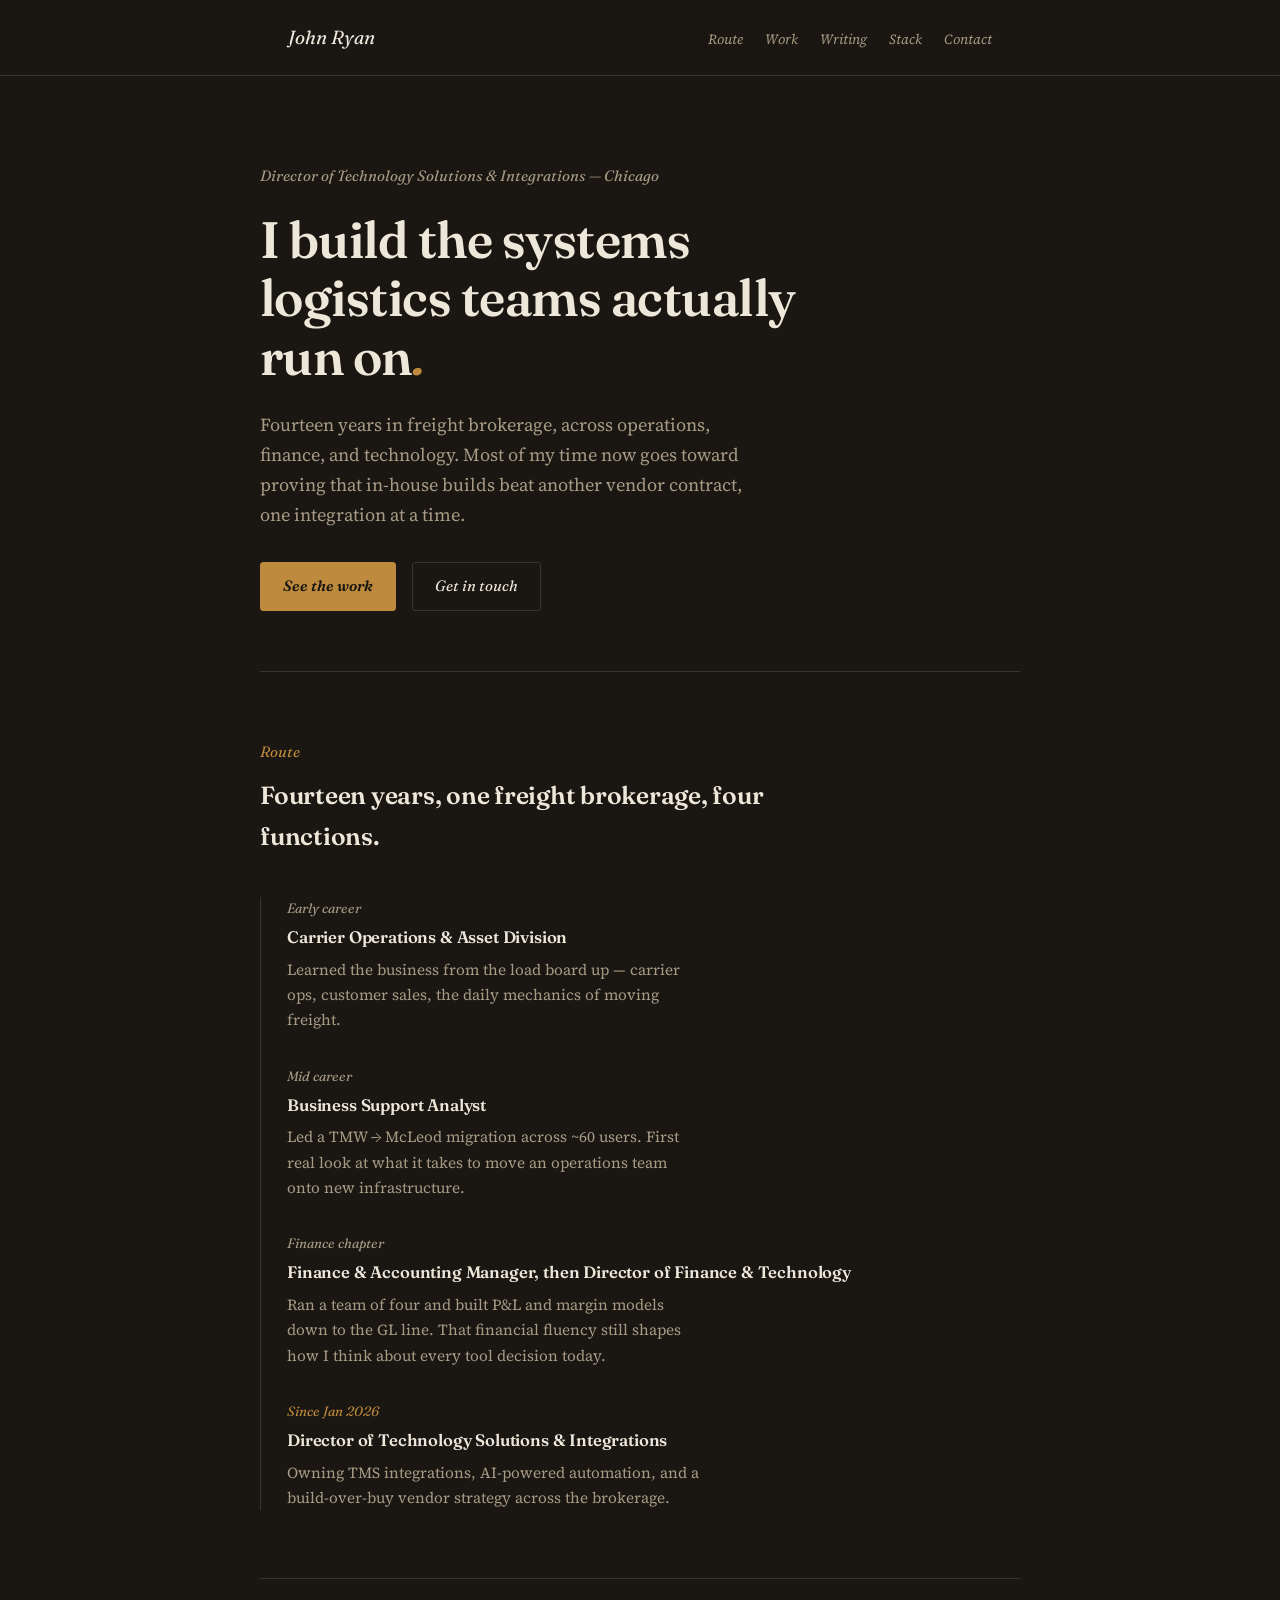
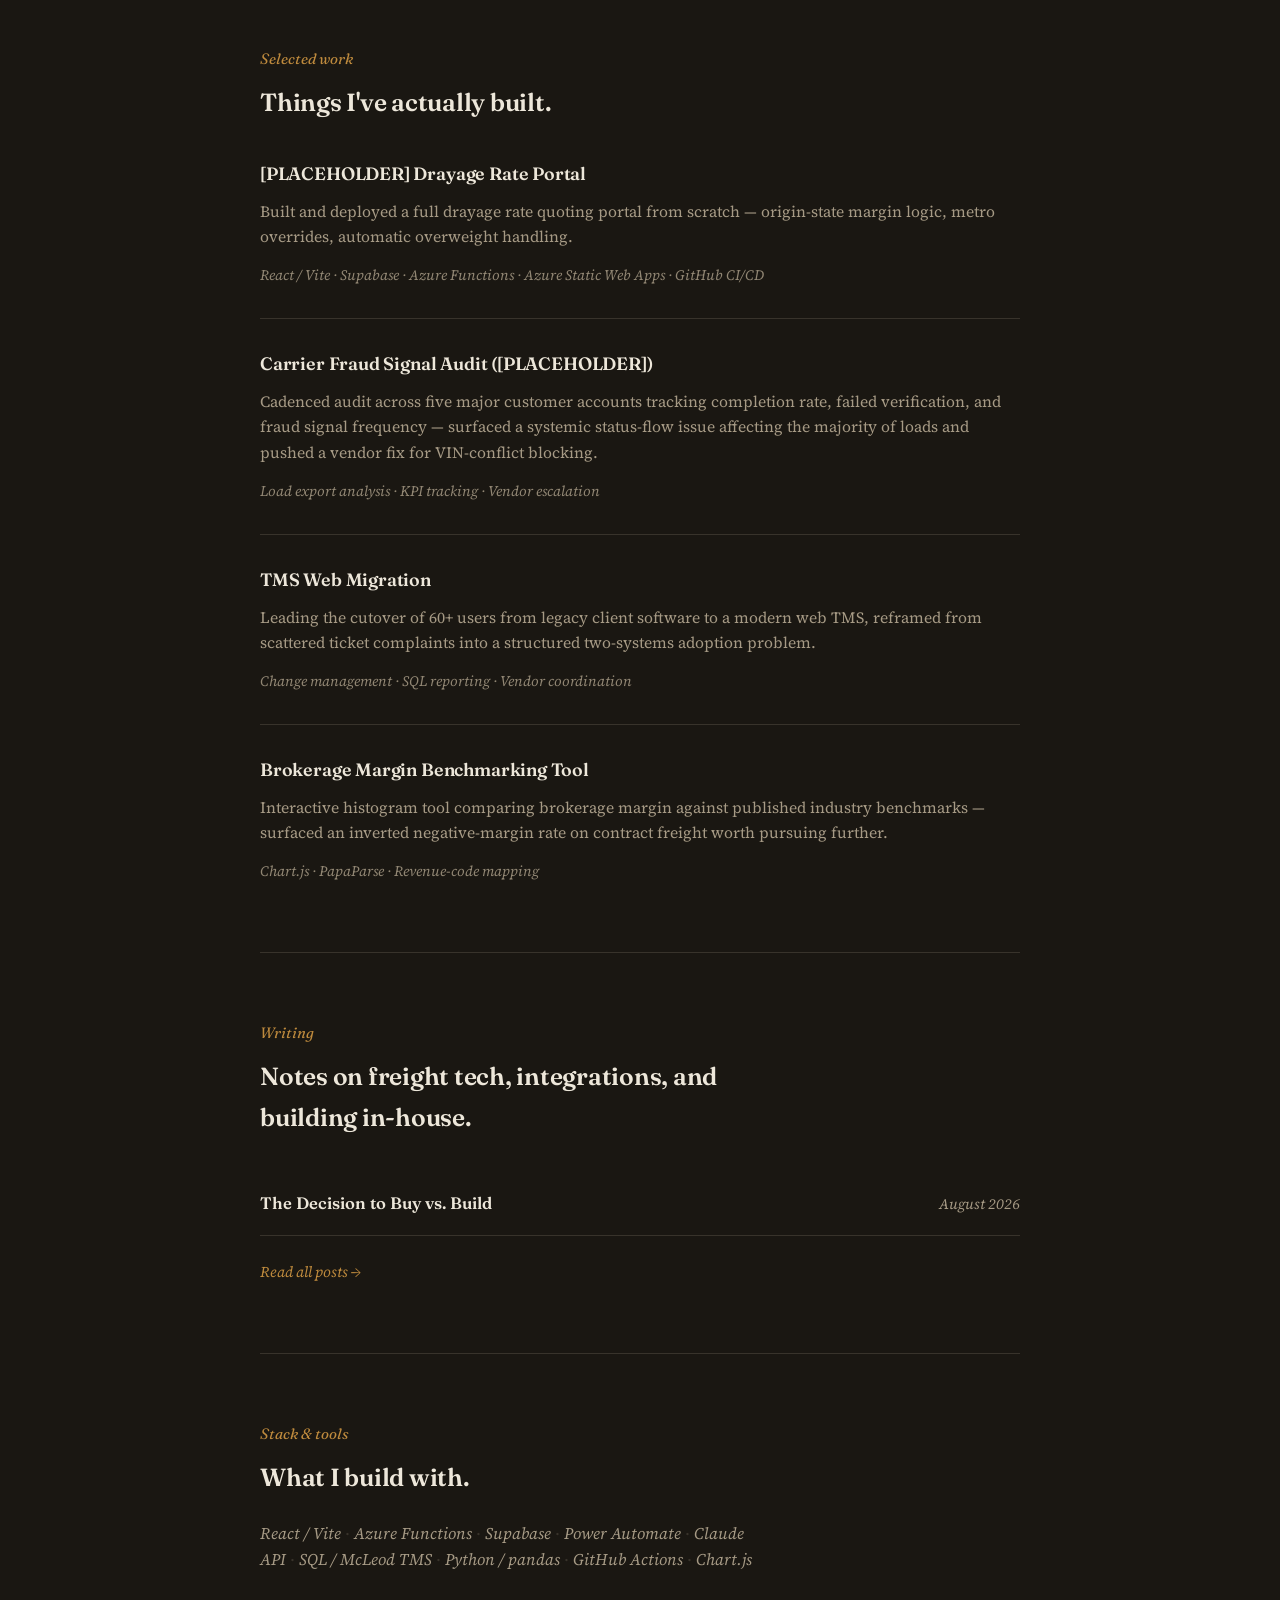
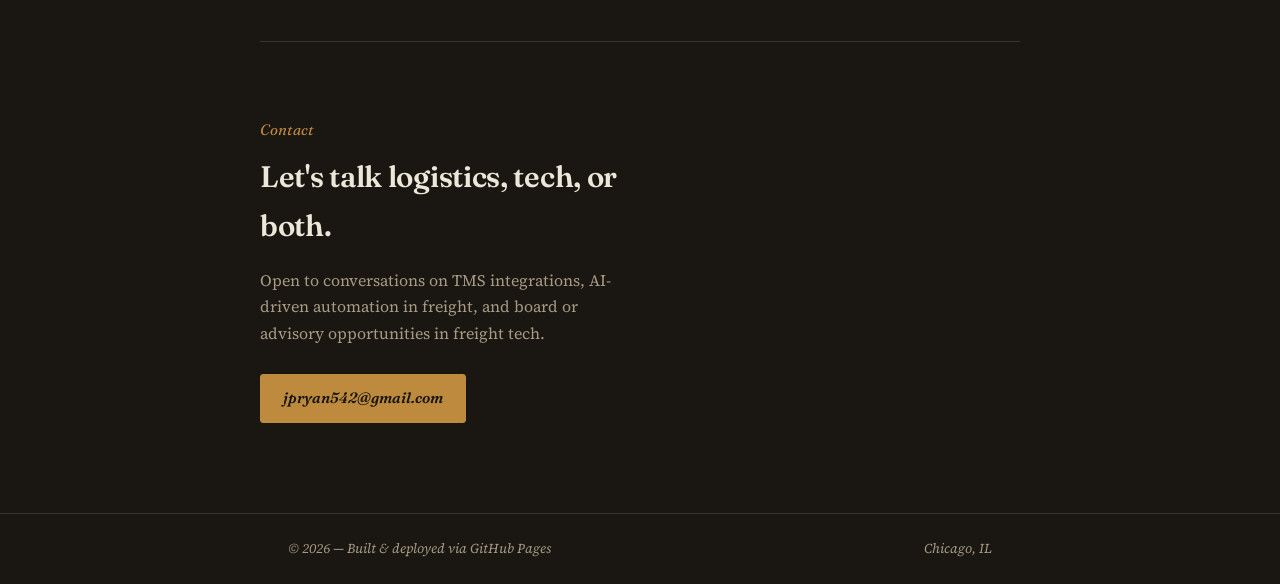
==== commit 6be28e56: "Update homepage writing preview to match published post title and date Co-Authored-By: Claude Sonnet" ====
--- a/index.html
+++ b/index.html
@@ -97,8 +97,8 @@
     <h2>Notes on freight tech, integrations, and building in-house.</h2>
 
     <a class="post-row" href="blog/first-post.html">
-      <span class="ptitle">Why we built our own rate portal instead of buying one</span>
-      <span class="pdate">July 2026</span>
+      <span class="ptitle">The Decision to Buy vs. Build</span>
+      <span class="pdate">August 2026</span>
     </a>
 
     <div class="writing-more">
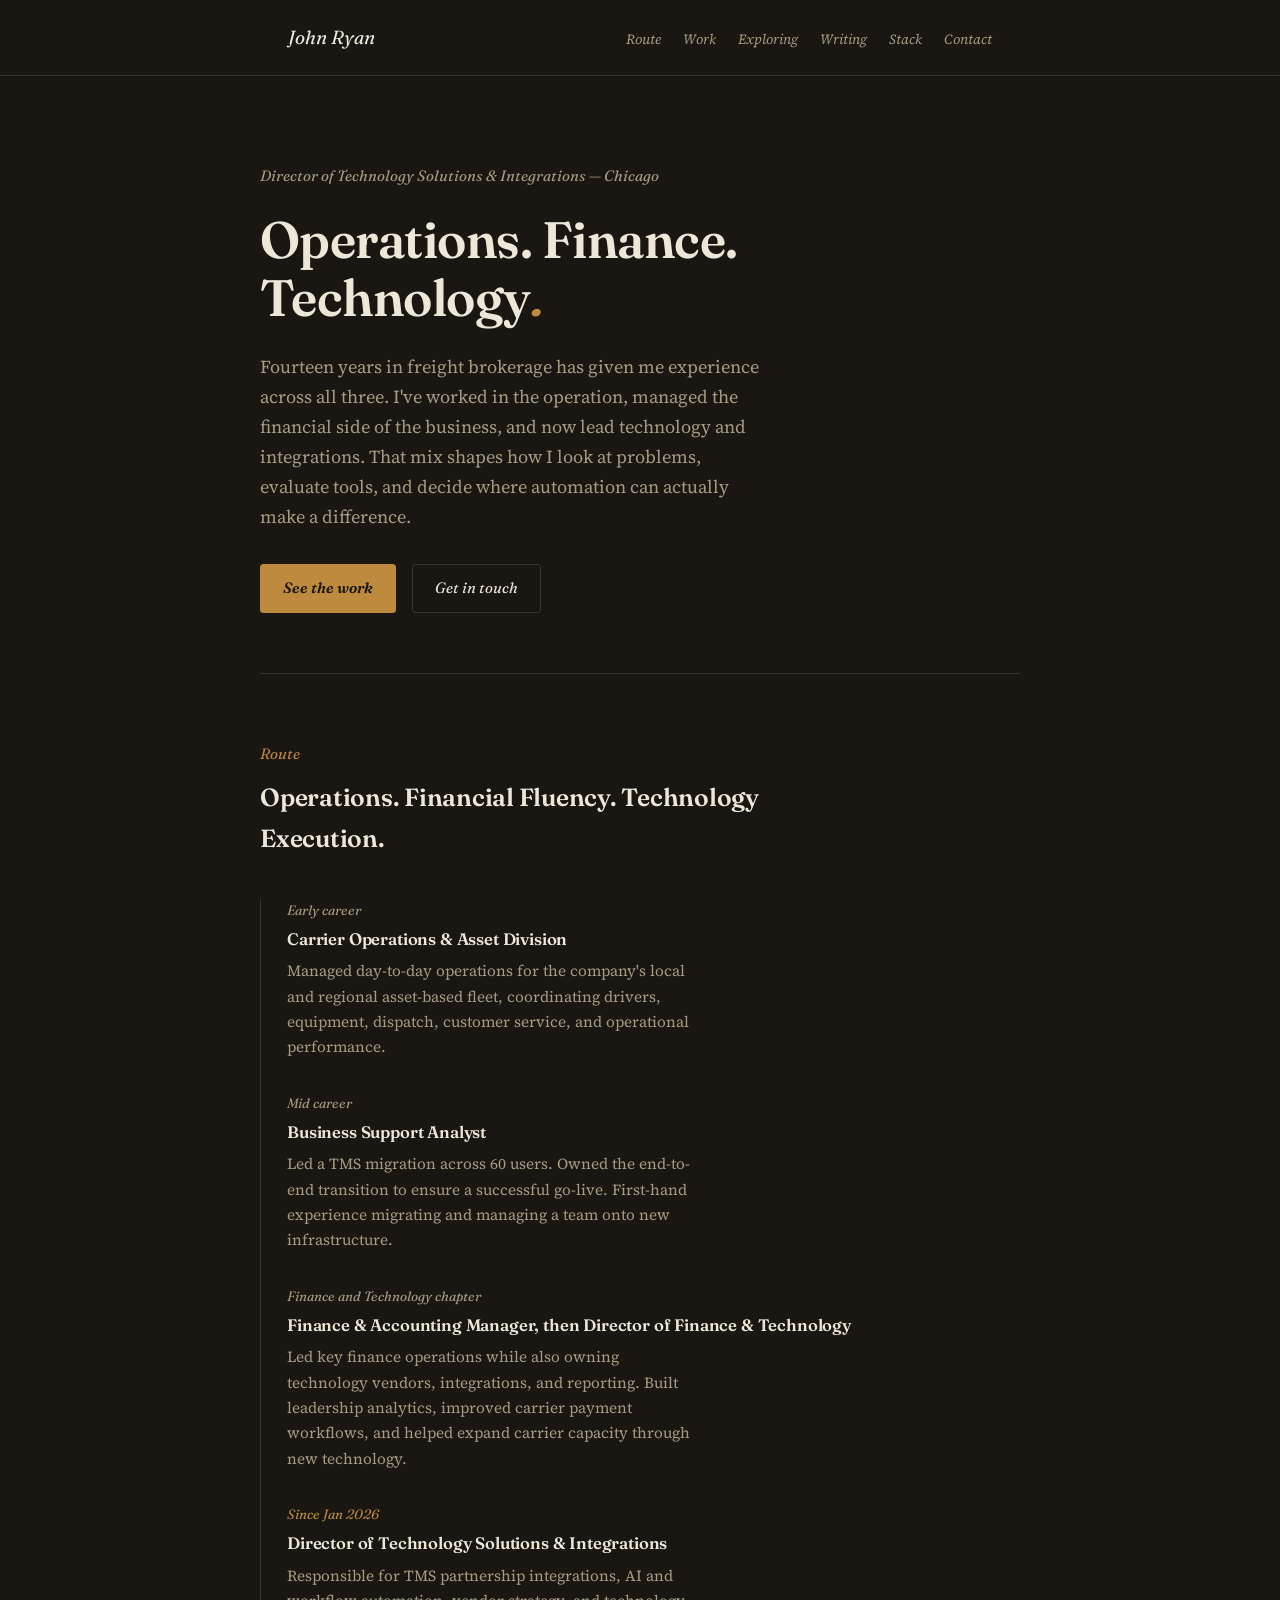
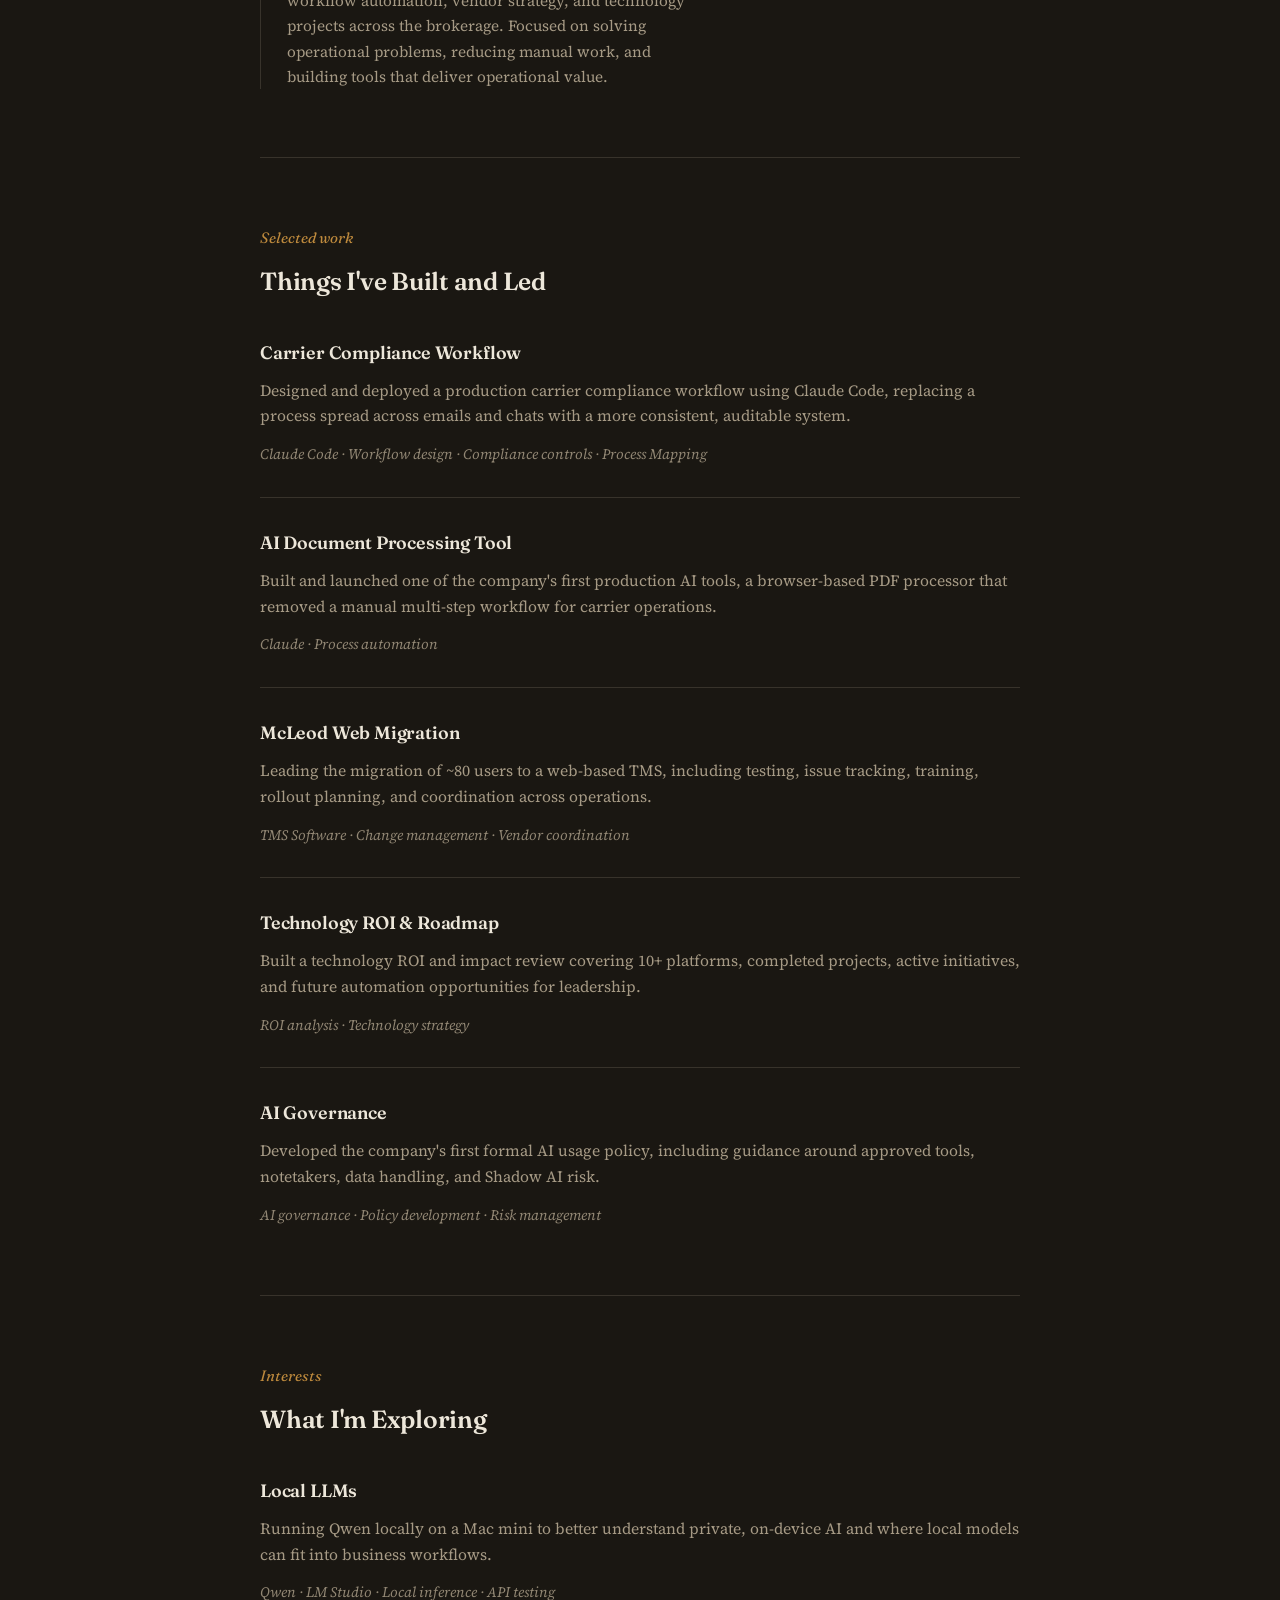
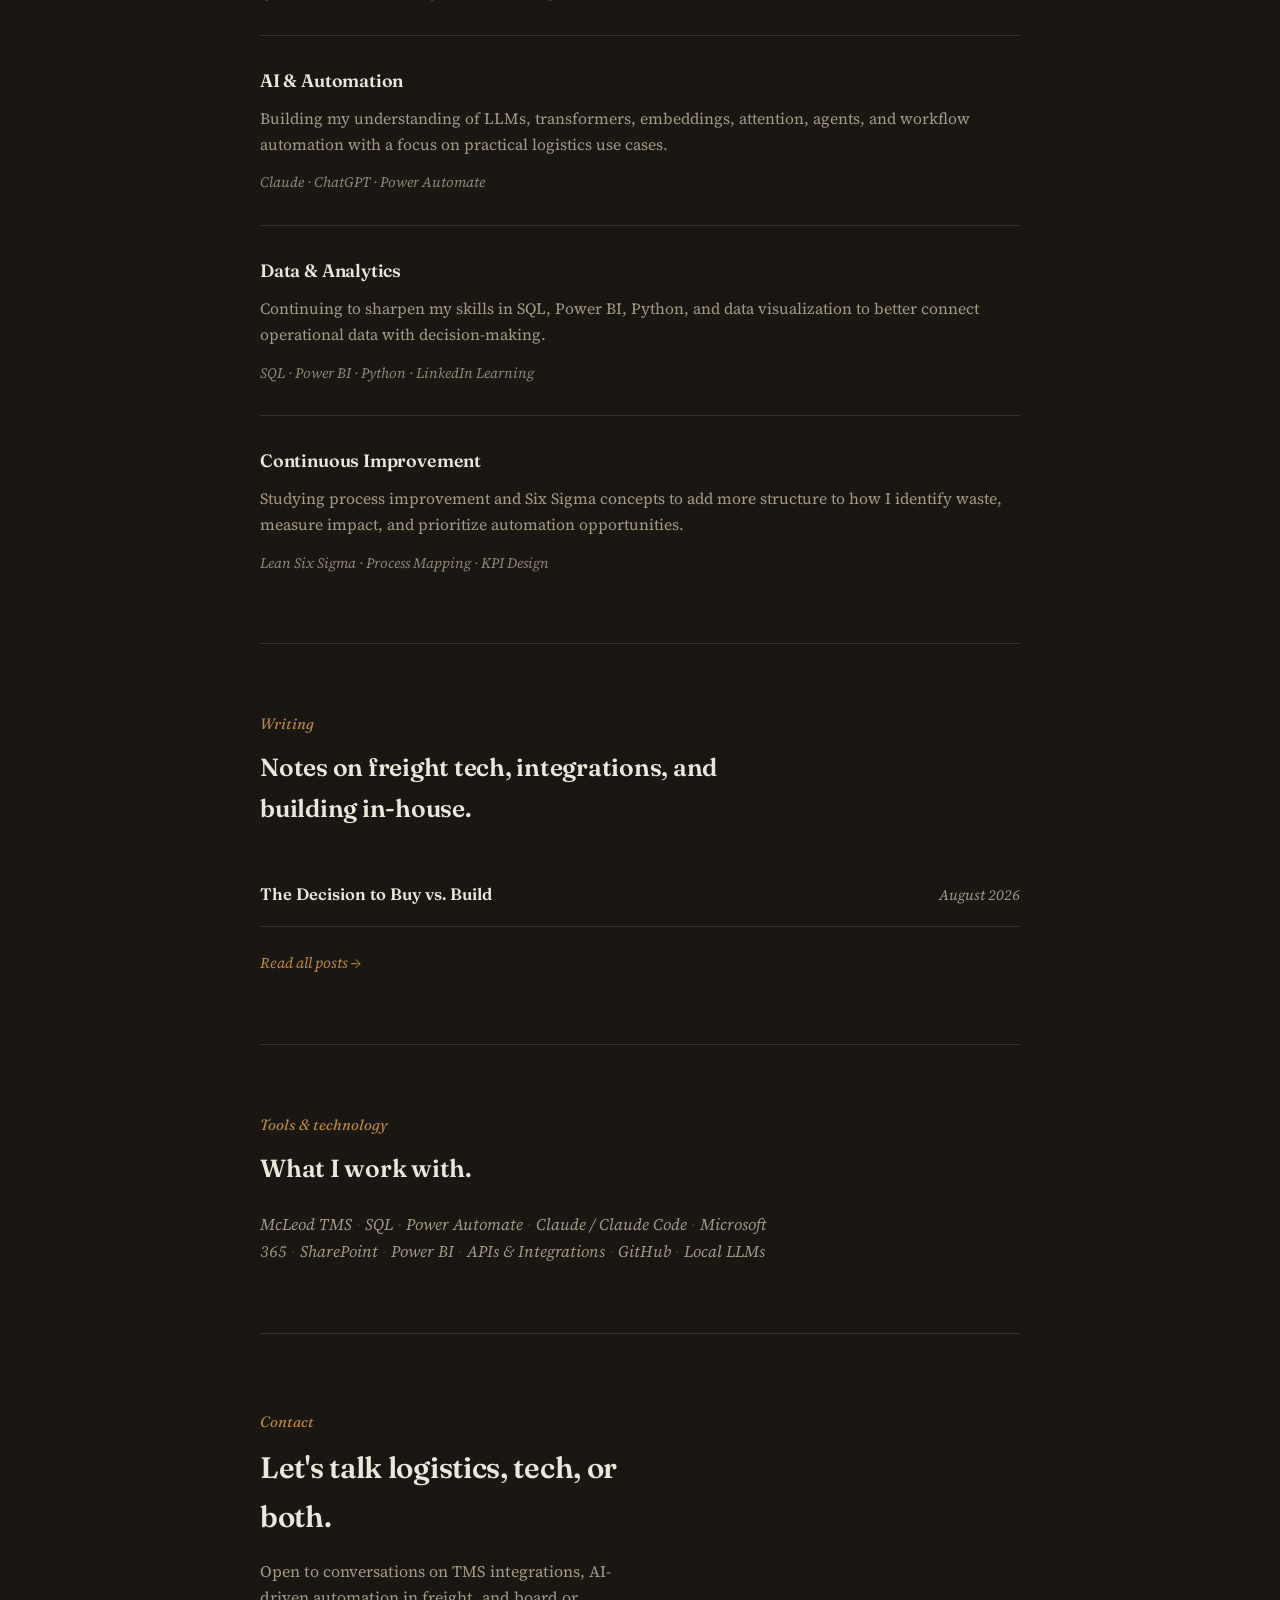
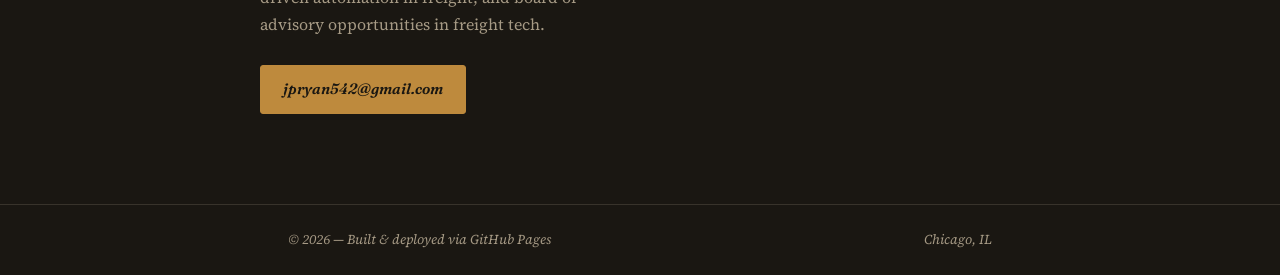
==== commit cff63c12: "Update homepage content: new work entries, exploring section, refreshed bio Co-Authored-By: Claude S" ====
--- a/index.html
+++ b/index.html
@@ -18,6 +18,7 @@
     <nav class="links">
       <a href="#route">Route</a>
       <a href="#work">Work</a>
+      <a href="#exploring">Exploring</a>
       <a href="#writing">Writing</a>
       <a href="#stack">Stack</a>
       <a href="#contact">Contact</a>
@@ -28,8 +29,8 @@
 <main>
   <section class="hero wrap">
     <div class="doc-ref">Director of Technology Solutions &amp; Integrations — Chicago</div>
-    <h1>I build the systems logistics teams actually run on<span class="accent">.</span></h1>
-    <p class="lede">Fourteen years in freight brokerage, across operations, finance, and technology. Most of my time now goes toward proving that in-house builds beat another vendor contract, one integration at a time.</p>
+    <h1>Operations. Finance. Technology<span class="accent">.</span></h1>
+    <p class="lede">Fourteen years in freight brokerage has given me experience across all three. I've worked in the operation, managed the financial side of the business, and now lead technology and integrations. That mix shapes how I look at problems, evaluate tools, and decide where automation can actually make a difference.</p>
     <div class="hero-actions">
       <a class="btn primary" href="#work">See the work</a>
       <a class="btn ghost" href="#contact">Get in touch</a>
@@ -38,57 +39,92 @@
 
   <section class="route wrap" id="route">
     <div class="section-label">Route</div>
-    <h2>Fourteen years, one freight brokerage, four functions.</h2>
+    <h2>Operations. Financial Fluency. Technology Execution.</h2>
     <div class="track">
       <div class="waypoint">
         <div class="yr">Early career</div>
         <h3>Carrier Operations &amp; Asset Division</h3>
-        <p>Learned the business from the load board up — carrier ops, customer sales, the daily mechanics of moving freight.</p>
+        <p>Managed day-to-day operations for the company's local and regional asset-based fleet, coordinating drivers, equipment, dispatch, customer service, and operational performance.</p>
       </div>
       <div class="waypoint">
         <div class="yr">Mid career</div>
         <h3>Business Support Analyst</h3>
-        <p>Led a TMW → McLeod migration across ~60 users. First real look at what it takes to move an operations team onto new infrastructure.</p>
+        <p>Led a TMS migration across 60 users. Owned the end-to-end transition to ensure a successful go-live. First-hand experience migrating and managing a team onto new infrastructure.</p>
       </div>
       <div class="waypoint">
-        <div class="yr">Finance chapter</div>
+        <div class="yr">Finance and Technology chapter</div>
         <h3>Finance &amp; Accounting Manager, then Director of Finance &amp; Technology</h3>
-        <p>Ran a team of four and built P&amp;L and margin models down to the GL line. That financial fluency still shapes how I think about every tool decision today.</p>
+        <p>Led key finance operations while also owning technology vendors, integrations, and reporting. Built leadership analytics, improved carrier payment workflows, and helped expand carrier capacity through new technology.</p>
       </div>
       <div class="waypoint current">
         <div class="yr">Since Jan 2026</div>
         <h3>Director of Technology Solutions &amp; Integrations</h3>
-        <p>Owning TMS integrations, AI-powered automation, and a build-over-buy vendor strategy across the brokerage.</p>
+        <p>Responsible for TMS partnership integrations, AI and workflow automation, vendor strategy, and technology projects across the brokerage. Focused on solving operational problems, reducing manual work, and building tools that deliver operational value.</p>
       </div>
     </div>
   </section>
 
   <section class="work wrap" id="work">
     <div class="section-label">Selected work</div>
-    <h2>Things I've actually built.</h2>
+    <h2>Things I've Built and Led</h2>
 
     <article class="work-entry">
-      <h3>[PLACEHOLDER] Drayage Rate Portal</h3>
-      <p>Built and deployed a full drayage rate quoting portal from scratch — origin-state margin logic, metro overrides, automatic overweight handling.</p>
-      <p class="entry-meta">React / Vite · Supabase · Azure Functions · Azure Static Web Apps · GitHub CI/CD</p>
+      <h3>Carrier Compliance Workflow</h3>
+      <p>Designed and deployed a production carrier compliance workflow using Claude Code, replacing a process spread across emails and chats with a more consistent, auditable system.</p>
+      <p class="entry-meta">Claude Code · Workflow design · Compliance controls · Process Mapping</p>
     </article>
 
     <article class="work-entry">
-      <h3>Carrier Fraud Signal Audit ([PLACEHOLDER])</h3>
-      <p>Cadenced audit across five major customer accounts tracking completion rate, failed verification, and fraud signal frequency — surfaced a systemic status-flow issue affecting the majority of loads and pushed a vendor fix for VIN-conflict blocking.</p>
-      <p class="entry-meta">Load export analysis · KPI tracking · Vendor escalation</p>
+      <h3>AI Document Processing Tool</h3>
+      <p>Built and launched one of the company's first production AI tools, a browser-based PDF processor that removed a manual multi-step workflow for carrier operations.</p>
+      <p class="entry-meta">Claude · Process automation</p>
     </article>
 
     <article class="work-entry">
-      <h3>TMS Web Migration</h3>
-      <p>Leading the cutover of 60+ users from legacy client software to a modern web TMS, reframed from scattered ticket complaints into a structured two-systems adoption problem.</p>
-      <p class="entry-meta">Change management · SQL reporting · Vendor coordination</p>
+      <h3>McLeod Web Migration</h3>
+      <p>Leading the migration of ~80 users to a web-based TMS, including testing, issue tracking, training, rollout planning, and coordination across operations.</p>
+      <p class="entry-meta">TMS Software · Change management · Vendor coordination</p>
     </article>
 
     <article class="work-entry">
-      <h3>Brokerage Margin Benchmarking Tool</h3>
-      <p>Interactive histogram tool comparing brokerage margin against published industry benchmarks — surfaced an inverted negative-margin rate on contract freight worth pursuing further.</p>
-      <p class="entry-meta">Chart.js · PapaParse · Revenue-code mapping</p>
+      <h3>Technology ROI &amp; Roadmap</h3>
+      <p>Built a technology ROI and impact review covering 10+ platforms, completed projects, active initiatives, and future automation opportunities for leadership.</p>
+      <p class="entry-meta">ROI analysis · Technology strategy</p>
+    </article>
+
+    <article class="work-entry">
+      <h3>AI Governance</h3>
+      <p>Developed the company's first formal AI usage policy, including guidance around approved tools, notetakers, data handling, and Shadow AI risk.</p>
+      <p class="entry-meta">AI governance · Policy development · Risk management</p>
+    </article>
+  </section>
+
+  <section class="work wrap" id="exploring">
+    <div class="section-label">Interests</div>
+    <h2>What I'm Exploring</h2>
+
+    <article class="work-entry">
+      <h3>Local LLMs</h3>
+      <p>Running Qwen locally on a Mac mini to better understand private, on-device AI and where local models can fit into business workflows.</p>
+      <p class="entry-meta">Qwen · LM Studio · Local inference · API testing</p>
+    </article>
+
+    <article class="work-entry">
+      <h3>AI &amp; Automation</h3>
+      <p>Building my understanding of LLMs, transformers, embeddings, attention, agents, and workflow automation with a focus on practical logistics use cases.</p>
+      <p class="entry-meta">Claude · ChatGPT · Power Automate</p>
+    </article>
+
+    <article class="work-entry">
+      <h3>Data &amp; Analytics</h3>
+      <p>Continuing to sharpen my skills in SQL, Power BI, Python, and data visualization to better connect operational data with decision-making.</p>
+      <p class="entry-meta">SQL · Power BI · Python · LinkedIn Learning</p>
+    </article>
+
+    <article class="work-entry">
+      <h3>Continuous Improvement</h3>
+      <p>Studying process improvement and Six Sigma concepts to add more structure to how I identify waste, measure impact, and prioritize automation opportunities.</p>
+      <p class="entry-meta">Lean Six Sigma · Process Mapping · KPI Design</p>
     </article>
   </section>
 
@@ -107,9 +143,9 @@
   </section>
 
   <section class="stack wrap" id="stack">
-    <div class="section-label">Stack &amp; tools</div>
-    <h2>What I build with.</h2>
-    <p class="tag-line">React / Vite<span class="sep">·</span>Azure Functions<span class="sep">·</span>Supabase<span class="sep">·</span>Power Automate<span class="sep">·</span>Claude API<span class="sep">·</span>SQL / McLeod TMS<span class="sep">·</span>Python / pandas<span class="sep">·</span>GitHub Actions<span class="sep">·</span>Chart.js</p>
+    <div class="section-label">Tools &amp; technology</div>
+    <h2>What I work with.</h2>
+    <p class="tag-line">McLeod TMS<span class="sep">·</span>SQL<span class="sep">·</span>Power Automate<span class="sep">·</span>Claude / Claude Code<span class="sep">·</span>Microsoft 365<span class="sep">·</span>SharePoint<span class="sep">·</span>Power BI<span class="sep">·</span>APIs &amp; Integrations<span class="sep">·</span>GitHub<span class="sep">·</span>Local LLMs</p>
   </section>
 
   <section class="contact wrap" id="contact">
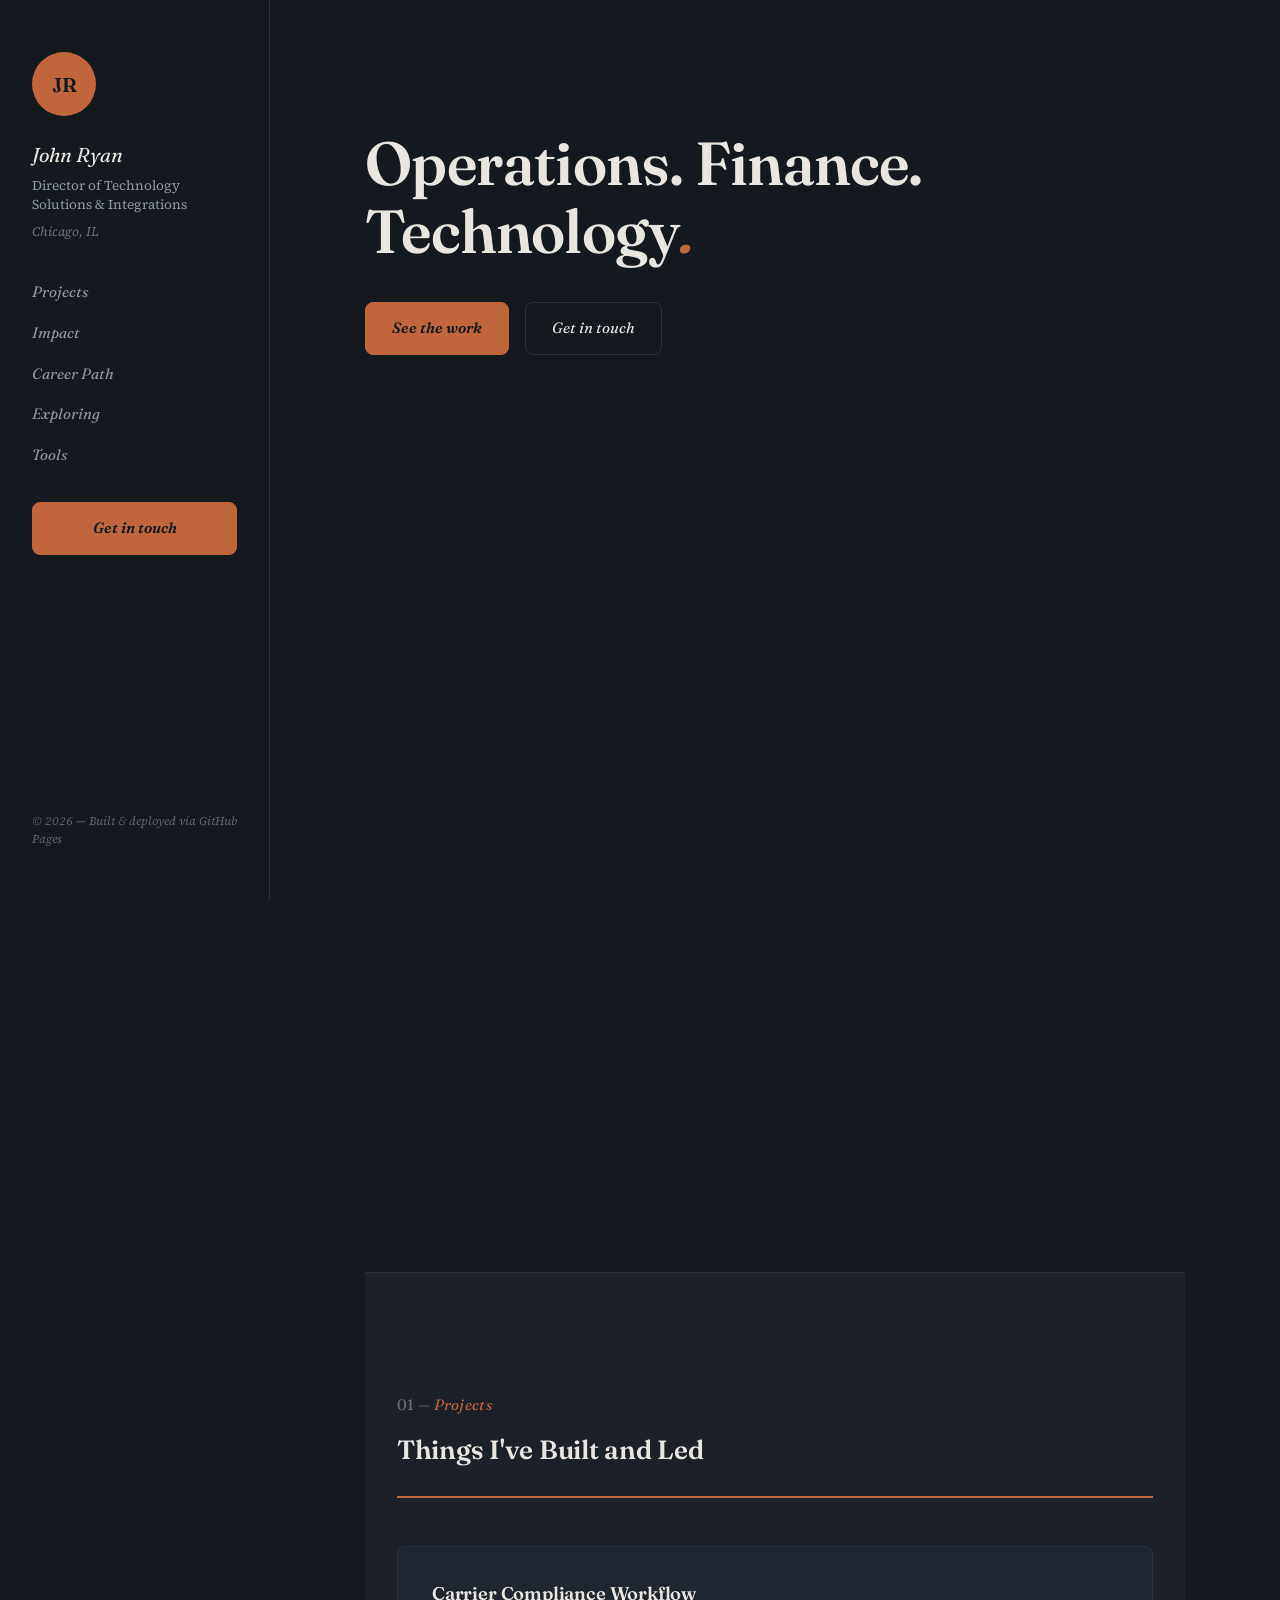
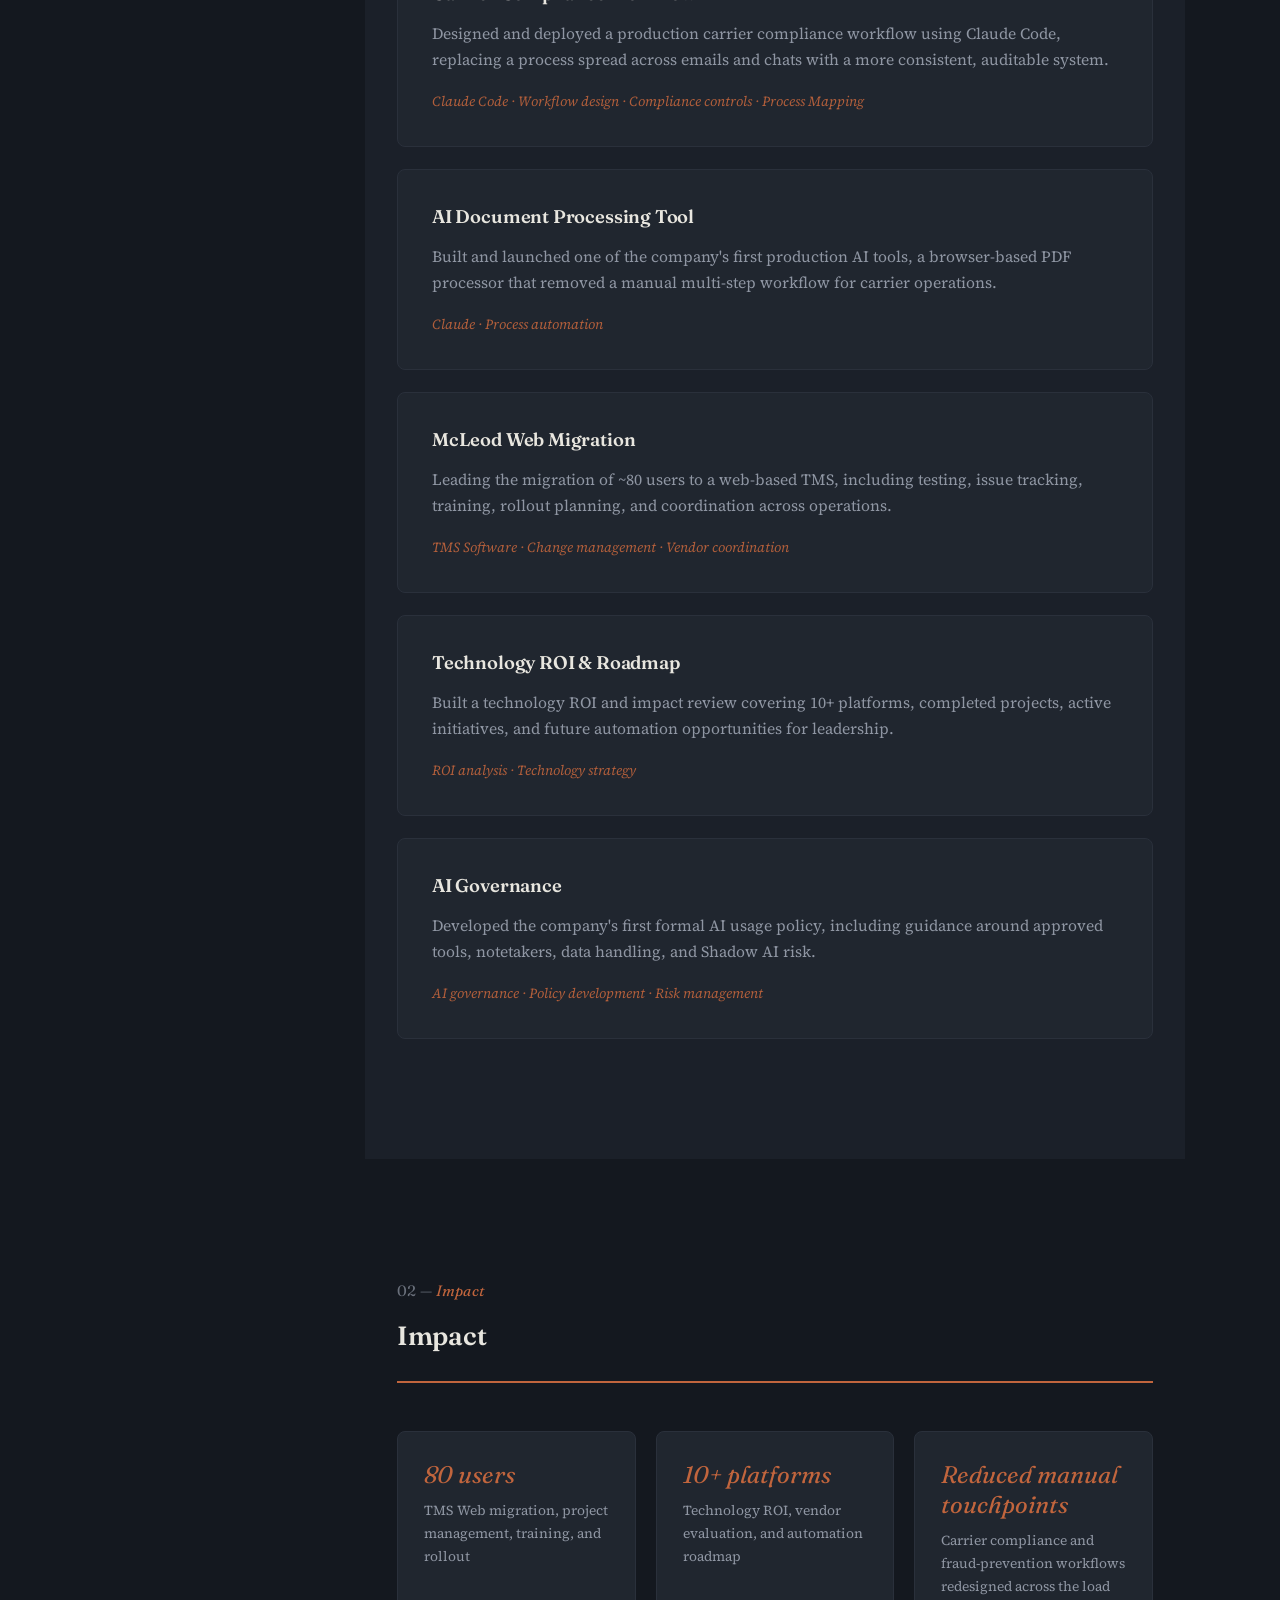
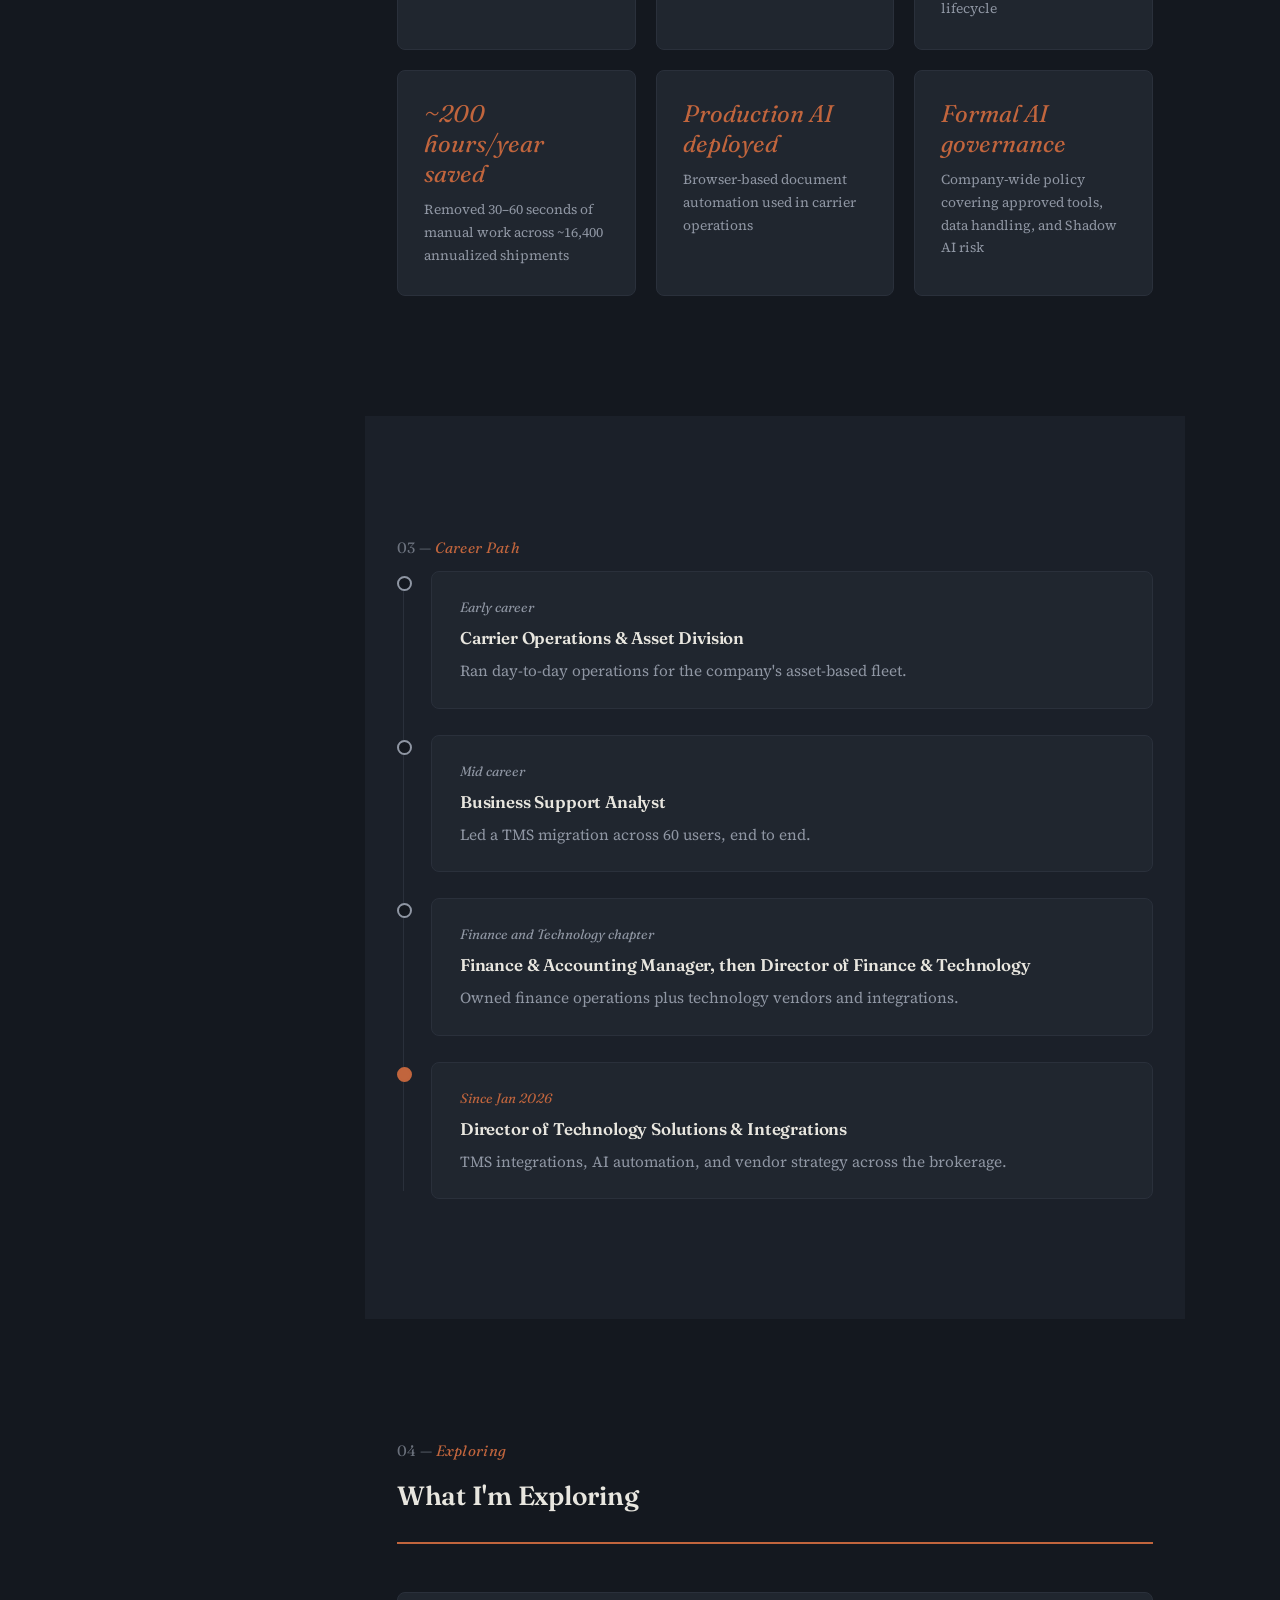
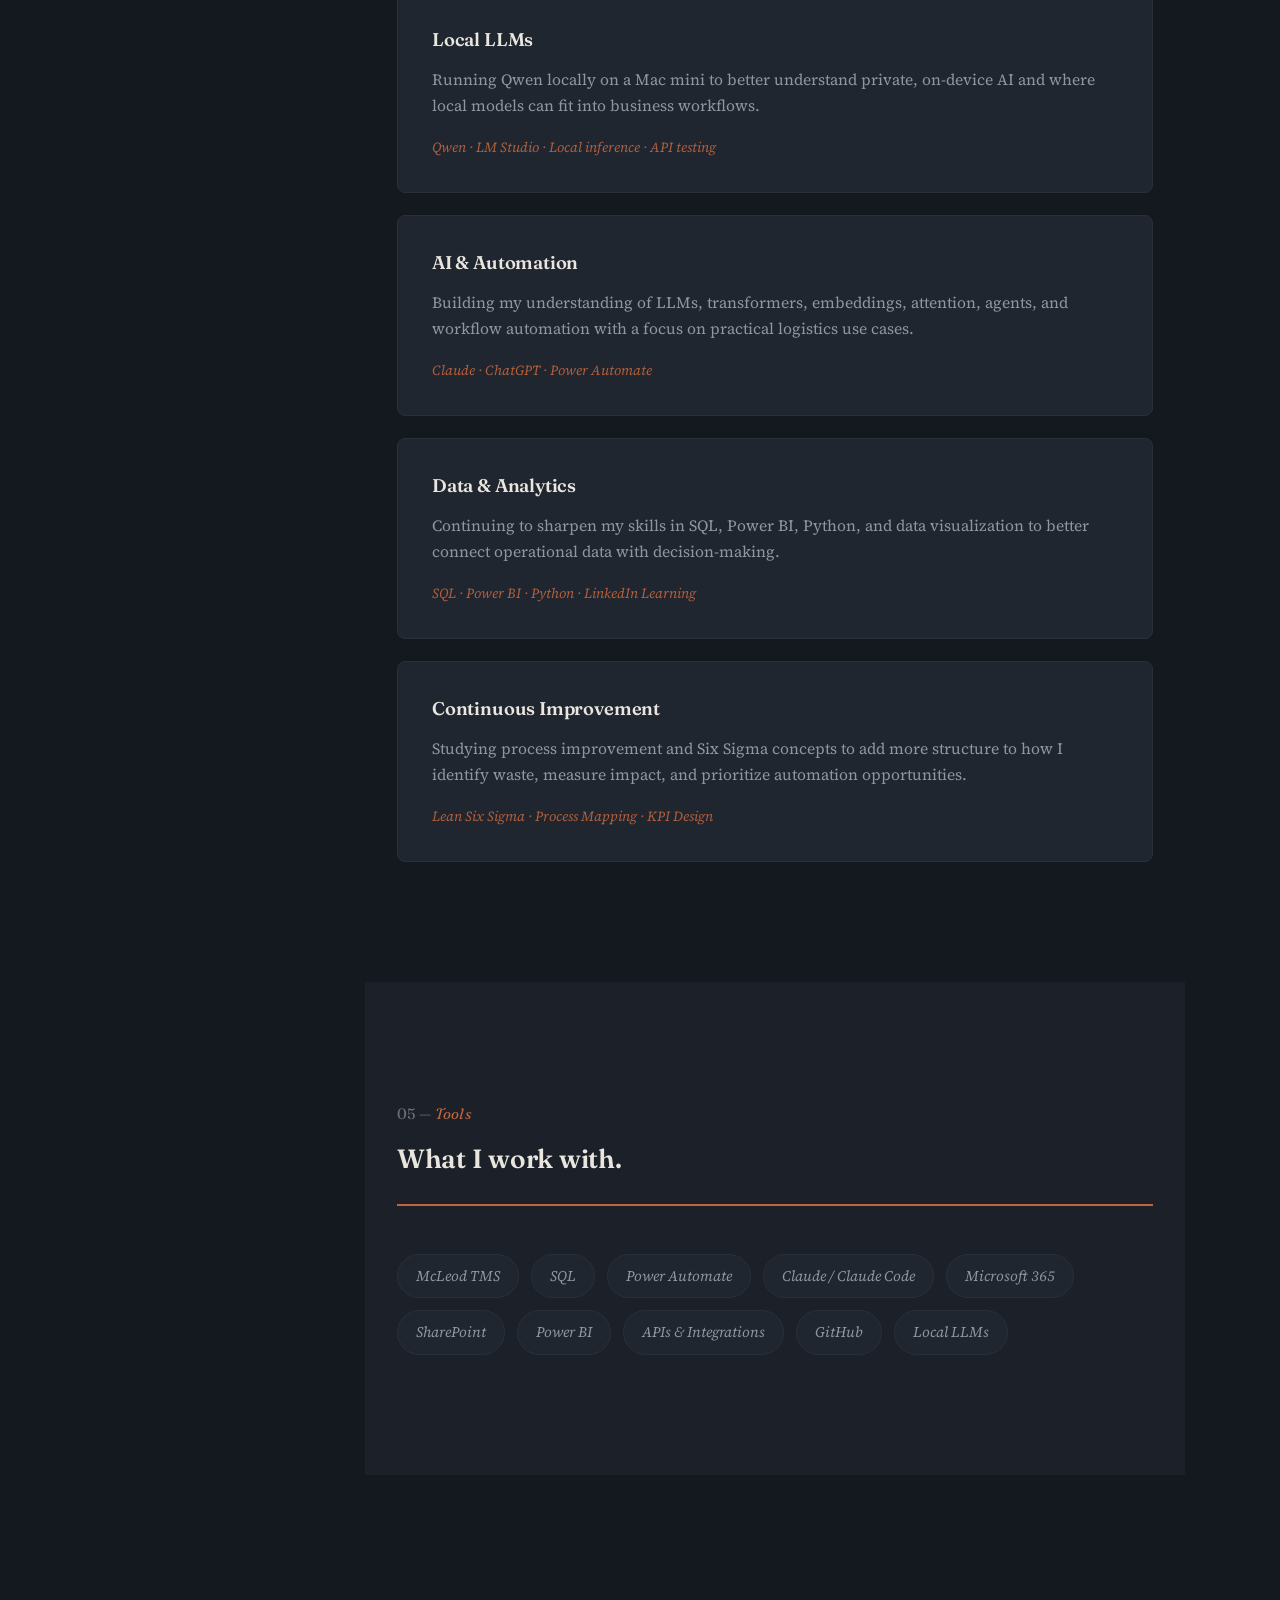
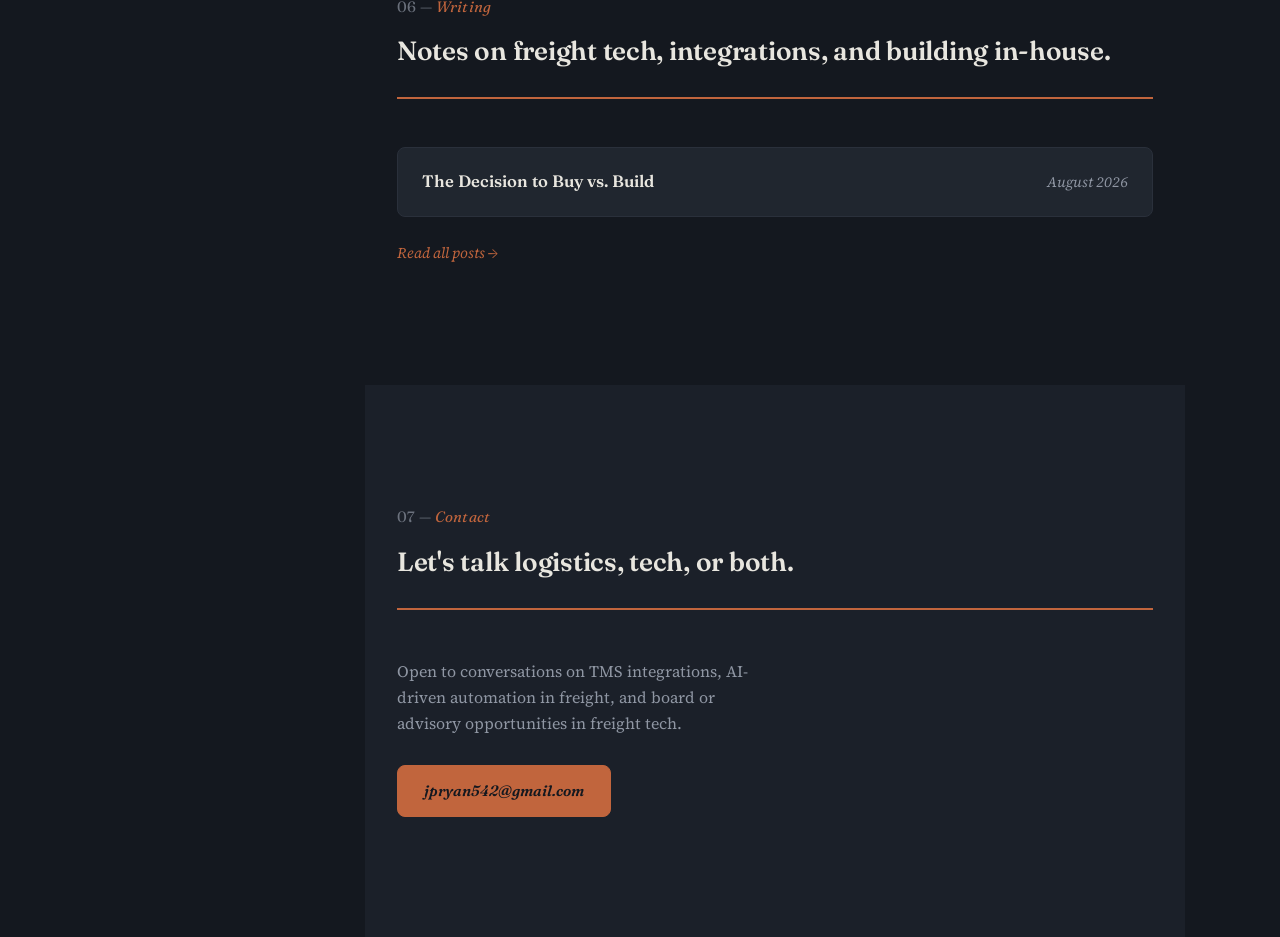
==== commit 5810c131: "Redesign homepage layout with sidebar nav and new Impact section Co-Authored-By: Claude Sonnet 5 <no" ====
--- a/index.html
+++ b/index.html
@@ -12,120 +12,209 @@
 </head>
 <body>
 
-<header class="site">
-  <div class="nav-inner">
-    <div class="nav-mark">John Ryan</div>
-    <nav class="links">
-      <a href="#route">Route</a>
-      <a href="#work">Work</a>
+<aside class="sidebar">
+  <div class="sidebar-inner">
+    <div class="avatar" aria-hidden="true">JR</div>
+    <div class="side-name">John Ryan</div>
+    <div class="side-role">Director of Technology Solutions &amp; Integrations</div>
+    <div class="side-loc">Chicago, IL</div>
+
+    <nav class="side-nav">
+      <a href="#projects">Projects</a>
+      <a href="#impact">Impact</a>
+      <a href="#career">Career Path</a>
       <a href="#exploring">Exploring</a>
-      <a href="#writing">Writing</a>
-      <a href="#stack">Stack</a>
-      <a href="#contact">Contact</a>
+      <a href="#tools">Tools</a>
     </nav>
+
+    <a class="btn primary side-cta" href="mailto:jpryan542@gmail.com">Get in touch</a>
+
+    <div class="side-footer">© 2026 — Built &amp; deployed via GitHub Pages</div>
   </div>
-</header>
-
-<main>
+</aside>
+
+<main class="content">
   <section class="hero wrap">
-    <div class="doc-ref">Director of Technology Solutions &amp; Integrations — Chicago</div>
-    <h1>Operations. Finance. Technology<span class="accent">.</span></h1>
-    <p class="lede">Fourteen years in freight brokerage has given me experience across all three. I've worked in the operation, managed the financial side of the business, and now lead technology and integrations. That mix shapes how I look at problems, evaluate tools, and decide where automation can actually make a difference.</p>
-    <div class="hero-actions">
-      <a class="btn primary" href="#work">See the work</a>
-      <a class="btn ghost" href="#contact">Get in touch</a>
-    </div>
-  </section>
-
-  <section class="route wrap" id="route">
-    <div class="section-label">Route</div>
-    <h2>Operations. Financial Fluency. Technology Execution.</h2>
+    <div class="hero-inner">
+      <div class="hero-text">
+        <h1>Operations. Finance. Technology<span class="accent">.</span></h1>
+        <div class="hero-actions">
+          <a class="btn primary" href="#projects">See the work</a>
+          <a class="btn ghost" href="#contact">Get in touch</a>
+        </div>
+      </div>
+      <div class="hero-visual" aria-hidden="true">
+        <svg viewBox="0 0 320 320" fill="none" xmlns="http://www.w3.org/2000/svg">
+          <line x1="40" y1="60" x2="180" y2="60" class="hv-line"/>
+          <line x1="180" y1="60" x2="180" y2="160" class="hv-line"/>
+          <line x1="180" y1="160" x2="280" y2="160" class="hv-line"/>
+          <line x1="180" y1="160" x2="120" y2="240" class="hv-line"/>
+          <line x1="120" y1="240" x2="120" y2="290" class="hv-line"/>
+          <line x1="40" y1="60" x2="40" y2="180" class="hv-line"/>
+          <line x1="40" y1="180" x2="120" y2="240" class="hv-line"/>
+          <line x1="280" y1="160" x2="280" y2="80" class="hv-line"/>
+          <circle cx="40" cy="60" r="4" class="hv-node"/>
+          <circle cx="180" cy="60" r="4" class="hv-node"/>
+          <circle cx="180" cy="160" r="5" class="hv-node hv-node-accent"/>
+          <circle cx="280" cy="160" r="4" class="hv-node"/>
+          <circle cx="120" cy="240" r="4" class="hv-node"/>
+          <circle cx="120" cy="290" r="4" class="hv-node"/>
+          <circle cx="40" cy="180" r="4" class="hv-node"/>
+          <circle cx="280" cy="80" r="4" class="hv-node"/>
+        </svg>
+      </div>
+    </div>
+  </section>
+
+  <section class="work wrap" id="projects">
+    <div class="section-label">Projects</div>
+    <h2>Things I've Built and Led</h2>
+
+    <div class="card-grid">
+      <article class="work-entry">
+        <h3>Carrier Compliance Workflow</h3>
+        <p>Designed and deployed a production carrier compliance workflow using Claude Code, replacing a process spread across emails and chats with a more consistent, auditable system.</p>
+        <p class="entry-meta">Claude Code · Workflow design · Compliance controls · Process Mapping</p>
+      </article>
+
+      <article class="work-entry">
+        <h3>AI Document Processing Tool</h3>
+        <p>Built and launched one of the company's first production AI tools, a browser-based PDF processor that removed a manual multi-step workflow for carrier operations.</p>
+        <p class="entry-meta">Claude · Process automation</p>
+      </article>
+
+      <article class="work-entry">
+        <h3>McLeod Web Migration</h3>
+        <p>Leading the migration of ~80 users to a web-based TMS, including testing, issue tracking, training, rollout planning, and coordination across operations.</p>
+        <p class="entry-meta">TMS Software · Change management · Vendor coordination</p>
+      </article>
+
+      <article class="work-entry">
+        <h3>Technology ROI &amp; Roadmap</h3>
+        <p>Built a technology ROI and impact review covering 10+ platforms, completed projects, active initiatives, and future automation opportunities for leadership.</p>
+        <p class="entry-meta">ROI analysis · Technology strategy</p>
+      </article>
+
+      <article class="work-entry">
+        <h3>AI Governance</h3>
+        <p>Developed the company's first formal AI usage policy, including guidance around approved tools, notetakers, data handling, and Shadow AI risk.</p>
+        <p class="entry-meta">AI governance · Policy development · Risk management</p>
+      </article>
+    </div>
+  </section>
+
+  <section class="work wrap" id="impact">
+    <div class="section-label">Impact</div>
+    <h2>Impact</h2>
+
+    <div class="impact-grid">
+      <div class="impact-card">
+        <div class="stat">80 users</div>
+        <div class="stat-src">TMS Web migration, project management, training, and rollout</div>
+      </div>
+      <div class="impact-card">
+        <div class="stat">10+ platforms</div>
+        <div class="stat-src">Technology ROI, vendor evaluation, and automation roadmap</div>
+      </div>
+      <div class="impact-card">
+        <div class="stat">Reduced manual touchpoints</div>
+        <div class="stat-src">Carrier compliance and fraud-prevention workflows redesigned across the load lifecycle</div>
+      </div>
+      <div class="impact-card">
+        <div class="stat">~200 hours/year saved</div>
+        <div class="stat-src">Removed 30–60 seconds of manual work across ~16,400 annualized shipments</div>
+      </div>
+      <div class="impact-card">
+        <div class="stat">Production AI deployed</div>
+        <div class="stat-src">Browser-based document automation used in carrier operations</div>
+      </div>
+      <div class="impact-card">
+        <div class="stat">Formal AI governance</div>
+        <div class="stat-src">Company-wide policy covering approved tools, data handling, and Shadow AI risk</div>
+      </div>
+    </div>
+  </section>
+
+  <section class="route wrap" id="career">
+    <div class="section-label">Career Path</div>
     <div class="track">
       <div class="waypoint">
-        <div class="yr">Early career</div>
-        <h3>Carrier Operations &amp; Asset Division</h3>
-        <p>Managed day-to-day operations for the company's local and regional asset-based fleet, coordinating drivers, equipment, dispatch, customer service, and operational performance.</p>
+        <div class="waypoint-card">
+          <div class="yr">Early career</div>
+          <h3>Carrier Operations &amp; Asset Division</h3>
+          <p>Ran day-to-day operations for the company's asset-based fleet.</p>
+        </div>
       </div>
       <div class="waypoint">
-        <div class="yr">Mid career</div>
-        <h3>Business Support Analyst</h3>
-        <p>Led a TMS migration across 60 users. Owned the end-to-end transition to ensure a successful go-live. First-hand experience migrating and managing a team onto new infrastructure.</p>
+        <div class="waypoint-card">
+          <div class="yr">Mid career</div>
+          <h3>Business Support Analyst</h3>
+          <p>Led a TMS migration across 60 users, end to end.</p>
+        </div>
       </div>
       <div class="waypoint">
-        <div class="yr">Finance and Technology chapter</div>
-        <h3>Finance &amp; Accounting Manager, then Director of Finance &amp; Technology</h3>
-        <p>Led key finance operations while also owning technology vendors, integrations, and reporting. Built leadership analytics, improved carrier payment workflows, and helped expand carrier capacity through new technology.</p>
+        <div class="waypoint-card">
+          <div class="yr">Finance and Technology chapter</div>
+          <h3>Finance &amp; Accounting Manager, then Director of Finance &amp; Technology</h3>
+          <p>Owned finance operations plus technology vendors and integrations.</p>
+        </div>
       </div>
       <div class="waypoint current">
-        <div class="yr">Since Jan 2026</div>
-        <h3>Director of Technology Solutions &amp; Integrations</h3>
-        <p>Responsible for TMS partnership integrations, AI and workflow automation, vendor strategy, and technology projects across the brokerage. Focused on solving operational problems, reducing manual work, and building tools that deliver operational value.</p>
-      </div>
-    </div>
-  </section>
-
-  <section class="work wrap" id="work">
-    <div class="section-label">Selected work</div>
-    <h2>Things I've Built and Led</h2>
-
-    <article class="work-entry">
-      <h3>Carrier Compliance Workflow</h3>
-      <p>Designed and deployed a production carrier compliance workflow using Claude Code, replacing a process spread across emails and chats with a more consistent, auditable system.</p>
-      <p class="entry-meta">Claude Code · Workflow design · Compliance controls · Process Mapping</p>
-    </article>
-
-    <article class="work-entry">
-      <h3>AI Document Processing Tool</h3>
-      <p>Built and launched one of the company's first production AI tools, a browser-based PDF processor that removed a manual multi-step workflow for carrier operations.</p>
-      <p class="entry-meta">Claude · Process automation</p>
-    </article>
-
-    <article class="work-entry">
-      <h3>McLeod Web Migration</h3>
-      <p>Leading the migration of ~80 users to a web-based TMS, including testing, issue tracking, training, rollout planning, and coordination across operations.</p>
-      <p class="entry-meta">TMS Software · Change management · Vendor coordination</p>
-    </article>
-
-    <article class="work-entry">
-      <h3>Technology ROI &amp; Roadmap</h3>
-      <p>Built a technology ROI and impact review covering 10+ platforms, completed projects, active initiatives, and future automation opportunities for leadership.</p>
-      <p class="entry-meta">ROI analysis · Technology strategy</p>
-    </article>
-
-    <article class="work-entry">
-      <h3>AI Governance</h3>
-      <p>Developed the company's first formal AI usage policy, including guidance around approved tools, notetakers, data handling, and Shadow AI risk.</p>
-      <p class="entry-meta">AI governance · Policy development · Risk management</p>
-    </article>
+        <div class="waypoint-card">
+          <div class="yr">Since Jan 2026</div>
+          <h3>Director of Technology Solutions &amp; Integrations</h3>
+          <p>TMS integrations, AI automation, and vendor strategy across the brokerage.</p>
+        </div>
+      </div>
+    </div>
   </section>
 
   <section class="work wrap" id="exploring">
-    <div class="section-label">Interests</div>
+    <div class="section-label">Exploring</div>
     <h2>What I'm Exploring</h2>
 
-    <article class="work-entry">
-      <h3>Local LLMs</h3>
-      <p>Running Qwen locally on a Mac mini to better understand private, on-device AI and where local models can fit into business workflows.</p>
-      <p class="entry-meta">Qwen · LM Studio · Local inference · API testing</p>
-    </article>
-
-    <article class="work-entry">
-      <h3>AI &amp; Automation</h3>
-      <p>Building my understanding of LLMs, transformers, embeddings, attention, agents, and workflow automation with a focus on practical logistics use cases.</p>
-      <p class="entry-meta">Claude · ChatGPT · Power Automate</p>
-    </article>
-
-    <article class="work-entry">
-      <h3>Data &amp; Analytics</h3>
-      <p>Continuing to sharpen my skills in SQL, Power BI, Python, and data visualization to better connect operational data with decision-making.</p>
-      <p class="entry-meta">SQL · Power BI · Python · LinkedIn Learning</p>
-    </article>
-
-    <article class="work-entry">
-      <h3>Continuous Improvement</h3>
-      <p>Studying process improvement and Six Sigma concepts to add more structure to how I identify waste, measure impact, and prioritize automation opportunities.</p>
-      <p class="entry-meta">Lean Six Sigma · Process Mapping · KPI Design</p>
-    </article>
+    <div class="card-grid">
+      <article class="work-entry">
+        <h3>Local LLMs</h3>
+        <p>Running Qwen locally on a Mac mini to better understand private, on-device AI and where local models can fit into business workflows.</p>
+        <p class="entry-meta">Qwen · LM Studio · Local inference · API testing</p>
+      </article>
+
+      <article class="work-entry">
+        <h3>AI &amp; Automation</h3>
+        <p>Building my understanding of LLMs, transformers, embeddings, attention, agents, and workflow automation with a focus on practical logistics use cases.</p>
+        <p class="entry-meta">Claude · ChatGPT · Power Automate</p>
+      </article>
+
+      <article class="work-entry">
+        <h3>Data &amp; Analytics</h3>
+        <p>Continuing to sharpen my skills in SQL, Power BI, Python, and data visualization to better connect operational data with decision-making.</p>
+        <p class="entry-meta">SQL · Power BI · Python · LinkedIn Learning</p>
+      </article>
+
+      <article class="work-entry">
+        <h3>Continuous Improvement</h3>
+        <p>Studying process improvement and Six Sigma concepts to add more structure to how I identify waste, measure impact, and prioritize automation opportunities.</p>
+        <p class="entry-meta">Lean Six Sigma · Process Mapping · KPI Design</p>
+      </article>
+    </div>
+  </section>
+
+  <section class="stack wrap" id="tools">
+    <div class="section-label">Tools</div>
+    <h2>What I work with.</h2>
+    <div class="chip-row">
+      <span class="chip">McLeod TMS</span>
+      <span class="chip">SQL</span>
+      <span class="chip">Power Automate</span>
+      <span class="chip">Claude / Claude Code</span>
+      <span class="chip">Microsoft 365</span>
+      <span class="chip">SharePoint</span>
+      <span class="chip">Power BI</span>
+      <span class="chip">APIs &amp; Integrations</span>
+      <span class="chip">GitHub</span>
+      <span class="chip">Local LLMs</span>
+    </div>
   </section>
 
   <section class="writing wrap" id="writing">
@@ -140,12 +229,6 @@
     <div class="writing-more">
       <a href="blog/index.html">Read all posts →</a>
     </div>
-  </section>
-
-  <section class="stack wrap" id="stack">
-    <div class="section-label">Tools &amp; technology</div>
-    <h2>What I work with.</h2>
-    <p class="tag-line">McLeod TMS<span class="sep">·</span>SQL<span class="sep">·</span>Power Automate<span class="sep">·</span>Claude / Claude Code<span class="sep">·</span>Microsoft 365<span class="sep">·</span>SharePoint<span class="sep">·</span>Power BI<span class="sep">·</span>APIs &amp; Integrations<span class="sep">·</span>GitHub<span class="sep">·</span>Local LLMs</p>
   </section>
 
   <section class="contact wrap" id="contact">
@@ -156,12 +239,5 @@
   </section>
 </main>
 
-<footer>
-  <div class="wrap">
-    <span>© 2026 — Built &amp; deployed via GitHub Pages</span>
-    <span>Chicago, IL</span>
-  </div>
-</footer>
-
 </body>
 </html>
--- a/assets/style.css
+++ b/assets/style.css
@@ -1,10 +1,12 @@
 :root{
-    --bg:#1A1712;
-    --text:#EDE7DA;
-    --muted:#A69A85;
-    --accent:#BE8A3D;
-    --line:#38332B;
-    --radius:3px;
+    --bg:#14181F;
+    --bg-alt:#1B2029;
+    --card:#20262F;
+    --text:#E8E6DF;
+    --muted:#8F96A3;
+    --accent:#C1653D;
+    --line:#2A303B;
+    --radius:8px;
   }
   *{box-sizing:border-box; margin:0; padding:0;}
   html{scroll-behavior:smooth;}
@@ -25,17 +27,17 @@
   }
   a{color:inherit;}
   .wrap{
-    max-width:760px;
+    max-width:820px;
     margin:0 auto;
-    padding:0 28px;
-  }
-
-  /* ---- Nav / masthead ---- */
+    padding:0 32px;
+  }
+
+  /* ---- Nav / masthead (blog pages) ---- */
   header.site{
     border-bottom:1px solid var(--line);
   }
   .nav-inner{
-    max-width:760px; margin:0 auto; padding:22px 28px;
+    max-width:820px; margin:0 auto; padding:22px 32px;
     display:flex; justify-content:space-between; align-items:baseline;
     flex-wrap:wrap; gap:10px;
   }
@@ -54,9 +56,122 @@
   }
   nav.links a:hover{color:var(--accent);}
 
-  /* ---- Hero ---- */
+  /* ---- Sidebar layout ---- */
+  .sidebar{
+    position:fixed;
+    top:0; left:0; bottom:0;
+    width:270px;
+    border-right:1px solid var(--line);
+    overflow-y:auto;
+  }
+  .sidebar-inner{
+    padding:52px 32px;
+    display:flex;
+    flex-direction:column;
+    min-height:100%;
+  }
+  .avatar{
+    width:64px; height:64px;
+    border-radius:50%;
+    background:var(--accent);
+    color:#14181F;
+    display:flex; align-items:center; justify-content:center;
+    font-family:'Fraunces', Georgia, serif;
+    font-weight:600; font-size:20px;
+    margin-bottom:22px;
+    overflow:hidden;
+  }
+  .avatar img{width:100%; height:100%; object-fit:cover; border-radius:50%;}
+  .side-name{
+    font-family:'Fraunces', Georgia, serif;
+    font-style:italic;
+    font-size:20px;
+    margin-bottom:6px;
+  }
+  .side-role{
+    font-size:13.5px; color:var(--muted);
+    line-height:1.4;
+    margin-bottom:6px;
+  }
+  .side-loc{
+    font-size:13px; color:var(--muted); opacity:0.75;
+    font-style:italic;
+    margin-bottom:38px;
+  }
+  .side-nav{
+    display:flex; flex-direction:column; gap:16px;
+    margin-bottom:34px;
+  }
+  .side-nav a{
+    font-family:'Fraunces', Georgia, serif;
+    font-style:italic;
+    font-size:15px;
+    color:var(--muted);
+    text-decoration:none;
+    transition:color 0.15s ease;
+  }
+  .side-nav a:hover{color:var(--accent);}
+  .side-cta{
+    width:100%;
+    justify-content:center;
+    margin-bottom:auto;
+  }
+  .side-footer{
+    font-size:12px; color:var(--muted); opacity:0.6;
+    font-style:italic;
+    margin-top:40px;
+    line-height:1.5;
+  }
+
+  .content{
+    margin-left:270px;
+  }
+
+  @media (max-width:900px){
+    .sidebar{
+      position:static;
+      width:auto;
+      border-right:none;
+      border-bottom:1px solid var(--line);
+    }
+    .sidebar-inner{
+      padding:36px 28px;
+      min-height:0;
+    }
+    .side-nav{
+      flex-direction:row;
+      flex-wrap:wrap;
+      gap:16px 20px;
+      margin-bottom:24px;
+    }
+    .side-cta{width:auto; display:inline-flex;}
+    .content{margin-left:0;}
+  }
+
+  /* ---- Section separation: folio numbers + alternating tint ---- */
+  main.content{counter-reset:sec;}
+  main.content > section:not(.hero){
+    counter-increment:sec;
+    padding-top:120px;
+    padding-bottom:120px;
+  }
+  main.content > section:not(.hero):nth-of-type(even){
+    background:var(--bg-alt);
+  }
+  section:not(.hero) .section-label::before{
+    content:counter(sec, decimal-leading-zero) "  —  ";
+    color:var(--muted);
+    font-style:normal;
+    opacity:0.7;
+  }
+  .section-label{
+    font-size:14px;
+    letter-spacing:0.02em;
+    margin-bottom:14px;
+  }
+
   .hero{
-    padding:88px 0 60px;
+    padding:130px 0 90px;
     border-bottom:1px solid var(--line);
   }
   .doc-ref{
@@ -67,10 +182,10 @@
     margin-bottom:22px;
   }
   .hero h1{
-    font-size:clamp(2.1rem, 5vw, 3.2rem);
-    line-height:1.14;
-    max-width:16ch;
-    margin-bottom:24px;
+    font-size:clamp(2.4rem, 6vw, 3.8rem);
+    line-height:1.12;
+    max-width:18ch;
+    margin-bottom:36px;
   }
   .hero h1 .accent{color:var(--accent); font-style:italic;}
   .hero p.lede{
@@ -82,7 +197,7 @@
   .hero-actions{display:flex; gap:16px; flex-wrap:wrap;}
   .btn{
     display:inline-flex; align-items:center; gap:8px;
-    padding:11px 22px;
+    padding:13px 26px;
     border-radius:var(--radius);
     font-family:'Fraunces', Georgia, serif;
     font-size:15px; font-style:italic;
@@ -91,10 +206,10 @@
     transition:border-color 0.15s ease, background 0.15s ease, color 0.15s ease;
   }
   .btn.primary{
-    background:var(--accent); color:#1A1712; border-color:var(--accent);
+    background:var(--accent); color:#14181F; border-color:var(--accent);
     font-weight:600;
   }
-  .btn.primary:hover{background:#D6A257;}
+  .btn.primary:hover{background:#D07850;}
   .btn.ghost:hover{border-color:var(--accent); color:var(--accent);}
   .btn:focus-visible{outline:2px solid var(--accent); outline-offset:2px;}
 
@@ -105,55 +220,114 @@
     font-size:15px;
     color:var(--accent); margin-bottom:10px;
   }
-
-  /* ---- Route / timeline (signature element, kept) ---- */
-  section.route{padding:68px 0; border-bottom:1px solid var(--line);}
-  section.route h2{font-size:1.55rem; margin-bottom:40px; max-width:32ch; font-weight:600;}
-  .track{
-    border-left:1px solid var(--line);
-  }
-  .waypoint{
-    padding:0 0 32px 26px;
-  }
-  .waypoint:last-child{padding-bottom:0;}
-  .waypoint .yr{
-    font-family:'Fraunces', Georgia, serif;
-    font-style:italic;
-    font-size:13.5px; color:var(--muted); margin-bottom:5px;
-  }
-  .waypoint.current .yr{color:var(--accent);}
-  .waypoint h3{font-size:1.04rem; font-weight:600; margin-bottom:5px;}
-  .waypoint p{color:var(--muted); font-size:0.96rem; max-width:52ch;}
-
-  /* ---- Selected work — plain editorial entries, no cards ---- */
-  section.work{padding:68px 0; border-bottom:1px solid var(--line);}
-  section.work h2{font-size:1.55rem; margin-bottom:36px; max-width:32ch; font-weight:600;}
+  section:not(.hero) h2{
+    font-size:1.65rem;
+    margin-bottom:48px;
+    font-weight:600;
+    padding-bottom:24px;
+    border-bottom:2px solid var(--accent);
+  }
+
+  /* ---- Cards (Projects / Exploring entries) ---- */
+  .card-grid{
+    display:flex;
+    flex-direction:column;
+    gap:22px;
+  }
   .work-entry{
-    padding:30px 0;
-    border-bottom:1px solid var(--line);
-  }
-  .work-entry:first-of-type{padding-top:0;}
-  .work-entry:last-child{border-bottom:none; padding-bottom:0;}
-  .work-entry h3{font-size:1.12rem; margin-bottom:10px; font-weight:600;}
+    background:var(--card);
+    border:1px solid var(--line);
+    border-radius:var(--radius);
+    padding:32px 34px;
+  }
+  .work-entry h3{font-size:1.15rem; margin-bottom:12px; font-weight:600;}
   .work-entry p{color:var(--muted); font-size:0.98rem;}
   .work-entry .entry-meta{
-    margin-top:14px;
-    font-style:italic;
-    font-size:0.9rem; color:var(--muted); opacity:0.85;
-  }
+    margin-top:18px;
+    font-style:italic;
+    font-size:0.87rem; color:var(--accent); opacity:0.9;
+  }
+
+  /* ---- Impact strip ---- */
+  .impact-grid{
+    display:flex; flex-wrap:wrap; gap:20px;
+  }
+  .impact-card{
+    flex:1 1 200px;
+    background:var(--card);
+    border:1px solid var(--line);
+    border-radius:var(--radius);
+    padding:28px 26px;
+  }
+  .impact-card .stat{
+    font-family:'Fraunces', Georgia, serif;
+    font-style:italic;
+    font-size:1.5rem;
+    color:var(--accent);
+    margin-bottom:10px;
+    line-height:1.25;
+  }
+  .impact-card .stat-src{
+    font-size:0.86rem;
+    color:var(--muted);
+  }
+
+  /* ---- Career Path — timeline with cards ---- */
+  .track{
+    position:relative;
+    padding-left:34px;
+  }
+  .track::before{
+    content:"";
+    position:absolute;
+    left:6px; top:8px; bottom:8px;
+    width:1px;
+    background:var(--line);
+  }
+  .waypoint{
+    position:relative;
+    padding-bottom:26px;
+  }
+  .waypoint:last-child{padding-bottom:0;}
+  .waypoint::before{
+    content:"";
+    position:absolute;
+    left:-34px; top:5px;
+    width:11px; height:11px;
+    border-radius:50%;
+    background:var(--bg);
+    border:2px solid var(--muted);
+  }
+  .waypoint.current::before{
+    background:var(--accent);
+    border-color:var(--accent);
+  }
+  .waypoint-card{
+    background:var(--card);
+    border:1px solid var(--line);
+    border-radius:var(--radius);
+    padding:24px 28px;
+  }
+  .waypoint .yr{
+    font-family:'Fraunces', Georgia, serif;
+    font-style:italic;
+    font-size:13.5px; color:var(--muted); margin-bottom:6px;
+  }
+  .waypoint.current .yr{color:var(--accent);}
+  .waypoint h3{font-size:1.06rem; font-weight:600; margin-bottom:6px;}
+  .waypoint p{color:var(--muted); font-size:0.96rem;}
 
   /* ---- Writing (homepage preview) ---- */
-  section.writing{padding:68px 0; border-bottom:1px solid var(--line);}
-  section.writing h2{font-size:1.55rem; margin-bottom:34px; max-width:32ch; font-weight:600;}
   .post-row{
     display:flex; justify-content:space-between; align-items:baseline;
-    gap:20px; padding:18px 0;
-    border-bottom:1px solid var(--line);
+    gap:20px; padding:20px 24px;
+    background:var(--card);
+    border:1px solid var(--line);
+    border-radius:var(--radius);
     text-decoration:none;
-    transition:color 0.15s ease;
-  }
-  .post-row:last-child{border-bottom:none;}
-  .post-row:hover .ptitle{color:var(--accent);}
+    transition:border-color 0.15s ease;
+  }
+  .post-row:hover{border-color:var(--accent);}
   .post-row .ptitle{font-size:1.04rem; font-weight:600; color:var(--text); font-family:'Fraunces', Georgia, serif;}
   .post-row .pdate{
     font-style:italic;
@@ -165,20 +339,22 @@
   }
   .writing-more a:hover{text-decoration:underline;}
 
-  /* ---- Stack — flowing line, not badges ---- */
-  section.stack{padding:68px 0; border-bottom:1px solid var(--line);}
-  section.stack h2{font-size:1.55rem; margin-bottom:22px; font-weight:600;}
-  .tag-line{
-    font-style:italic;
-    font-size:1.02rem;
-    color:var(--muted);
-    max-width:60ch;
-  }
-  .tag-line .sep{color:var(--line); margin:0 4px; font-style:normal;}
+  /* ---- Tools — chips instead of flowing line ---- */
+  .chip-row{
+    display:flex; flex-wrap:wrap; gap:12px;
+  }
+  .chip{
+    display:inline-flex;
+    padding:9px 18px;
+    background:var(--card);
+    border:1px solid var(--line);
+    border-radius:999px;
+    font-style:italic;
+    font-size:0.92rem;
+    color:var(--muted);
+  }
 
   /* ---- Contact ---- */
-  section.contact{padding:76px 0 90px;}
-  section.contact h2{font-size:1.85rem; margin-bottom:16px; max-width:20ch; font-weight:600;}
   section.contact p{color:var(--muted); max-width:48ch; margin-bottom:28px;}
 
   footer{
@@ -198,8 +374,8 @@
 
   @media (max-width:640px){
     nav.links{display:none;}
-    .hero{padding:60px 0 44px;}
-    section.route, section.work, section.stack{padding:52px 0;}
+    .hero{padding:70px 0 50px;}
+    main.content > section:not(.hero){padding-top:64px; padding-bottom:64px;}
   }
 
   /* ---- Blog index page ---- */
@@ -216,7 +392,7 @@
     font-style:italic;
     font-size:0.9rem; color:var(--accent); margin-bottom:8px; display:block;
   }
-  .post-entry h2{font-size:1.28rem; margin-bottom:8px; font-weight:600;}
+  .post-entry h2{font-size:1.28rem; margin-bottom:8px; font-weight:600; border-bottom:none; padding-bottom:0;}
   .post-entry a{text-decoration:none;}
   .post-entry a:hover h2{color:var(--accent);}
   .post-entry p{color:var(--muted); font-size:0.98rem; max-width:60ch;}
@@ -236,7 +412,7 @@
   .post-header h1{font-size:clamp(1.8rem, 4.5vw, 2.5rem); line-height:1.18; max-width:20ch; font-weight:600;}
   .post-body{padding:44px 0 90px; max-width:680px;}
   .post-body p{margin-bottom:20px; font-size:1.06rem;}
-  .post-body h2{font-size:1.32rem; margin:36px 0 14px; font-weight:600;}
+  .post-body h2{font-size:1.32rem; margin:36px 0 14px; font-weight:600; border-bottom:none; padding-bottom:0;}
   .post-body h3{font-size:1.12rem; margin:28px 0 12px; font-weight:600;}
   .post-body ul, .post-body ol{margin:0 0 20px 22px;}
   .post-body li{margin-bottom:8px;}
@@ -244,7 +420,7 @@
   .post-body code{
     font-family:'IBM Plex Mono', monospace;
     font-size:0.88em;
-    background:rgba(190,138,61,0.1);
+    background:rgba(193,101,61,0.12);
     padding:2px 6px; border-radius:3px;
   }
   .post-body blockquote{
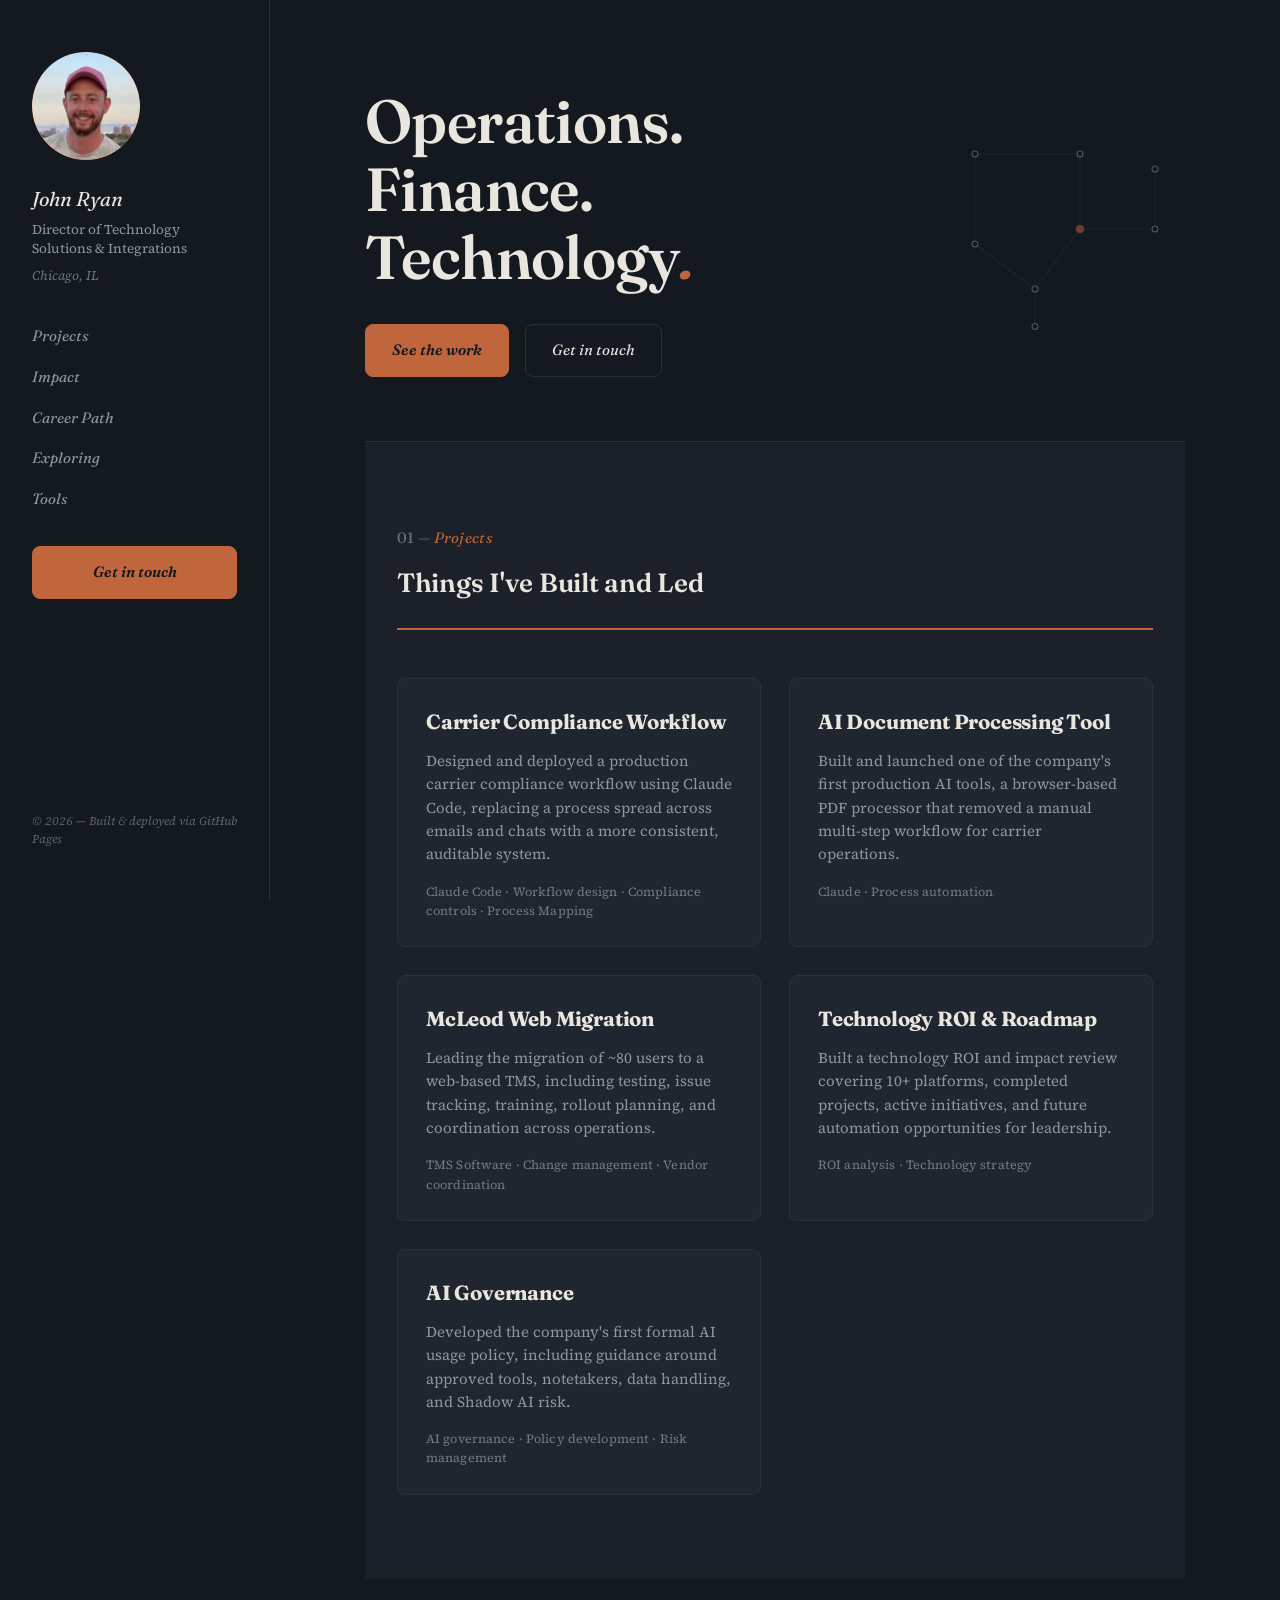
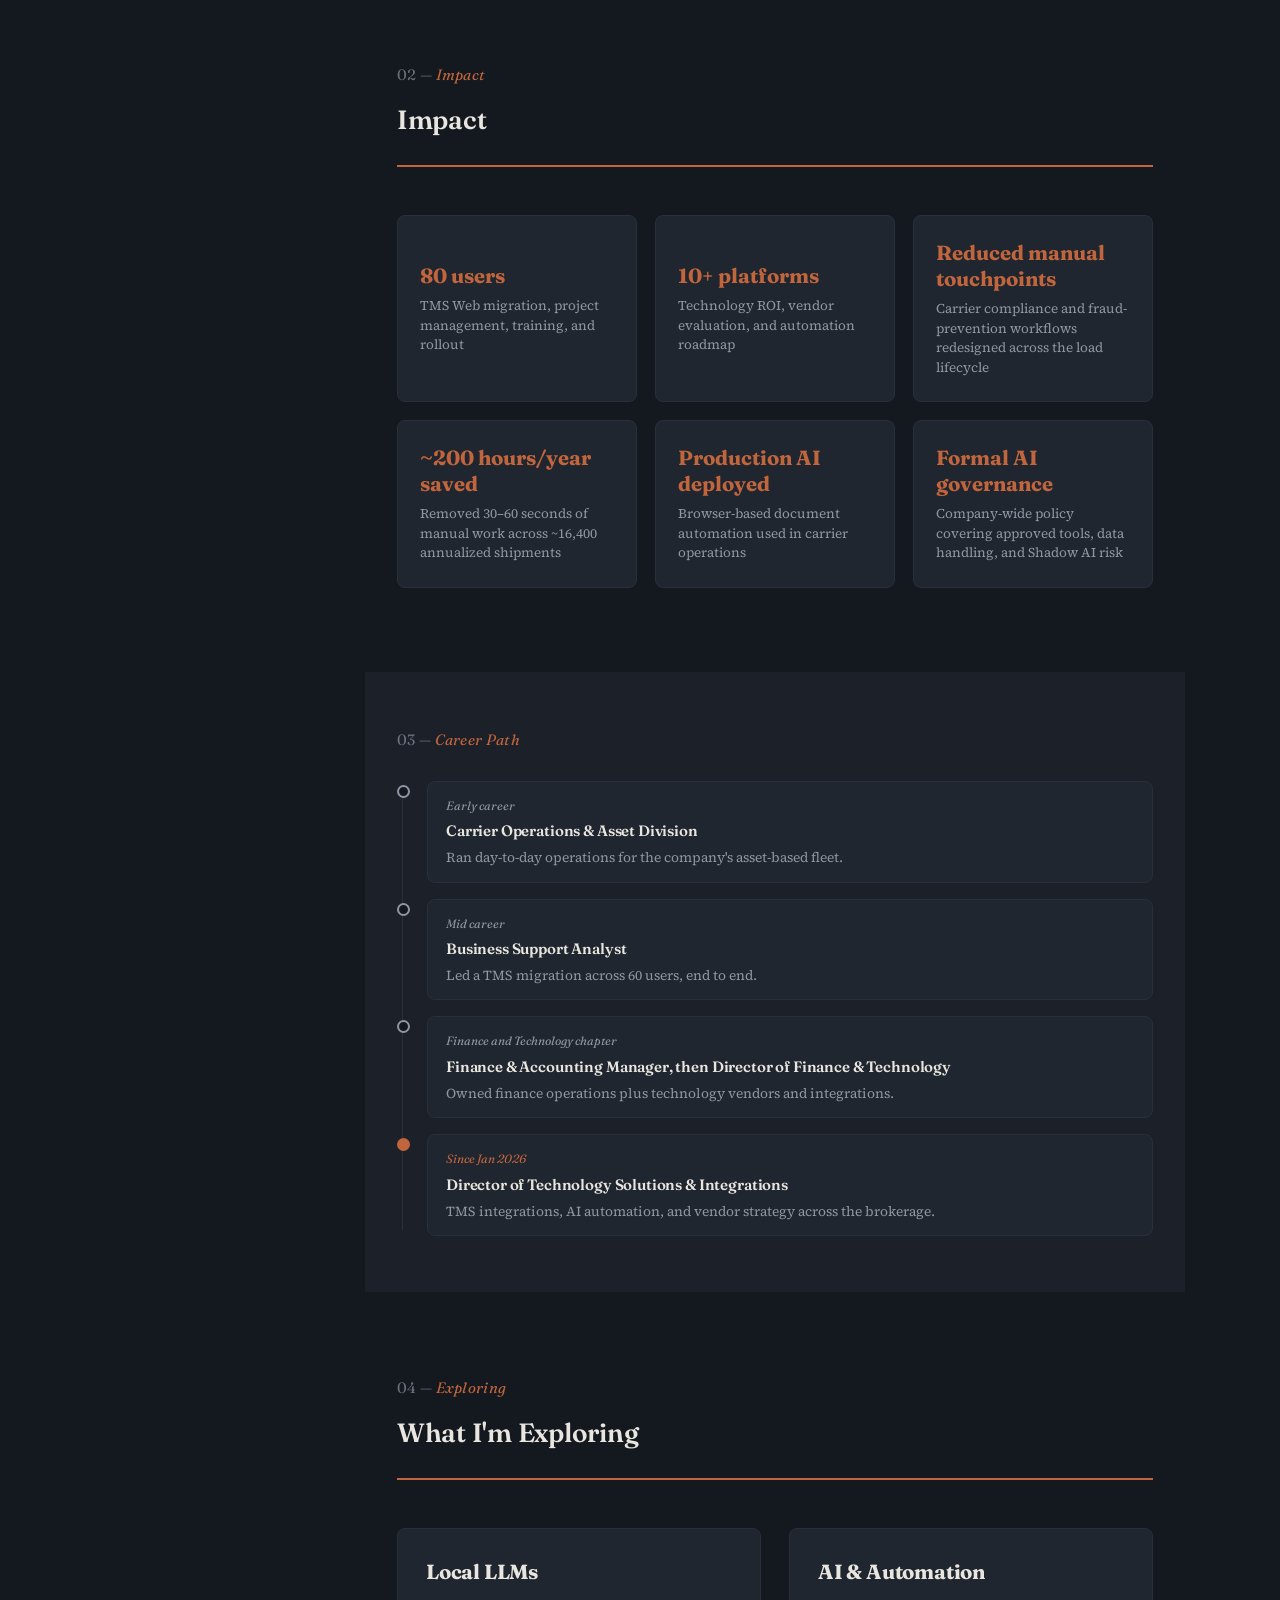
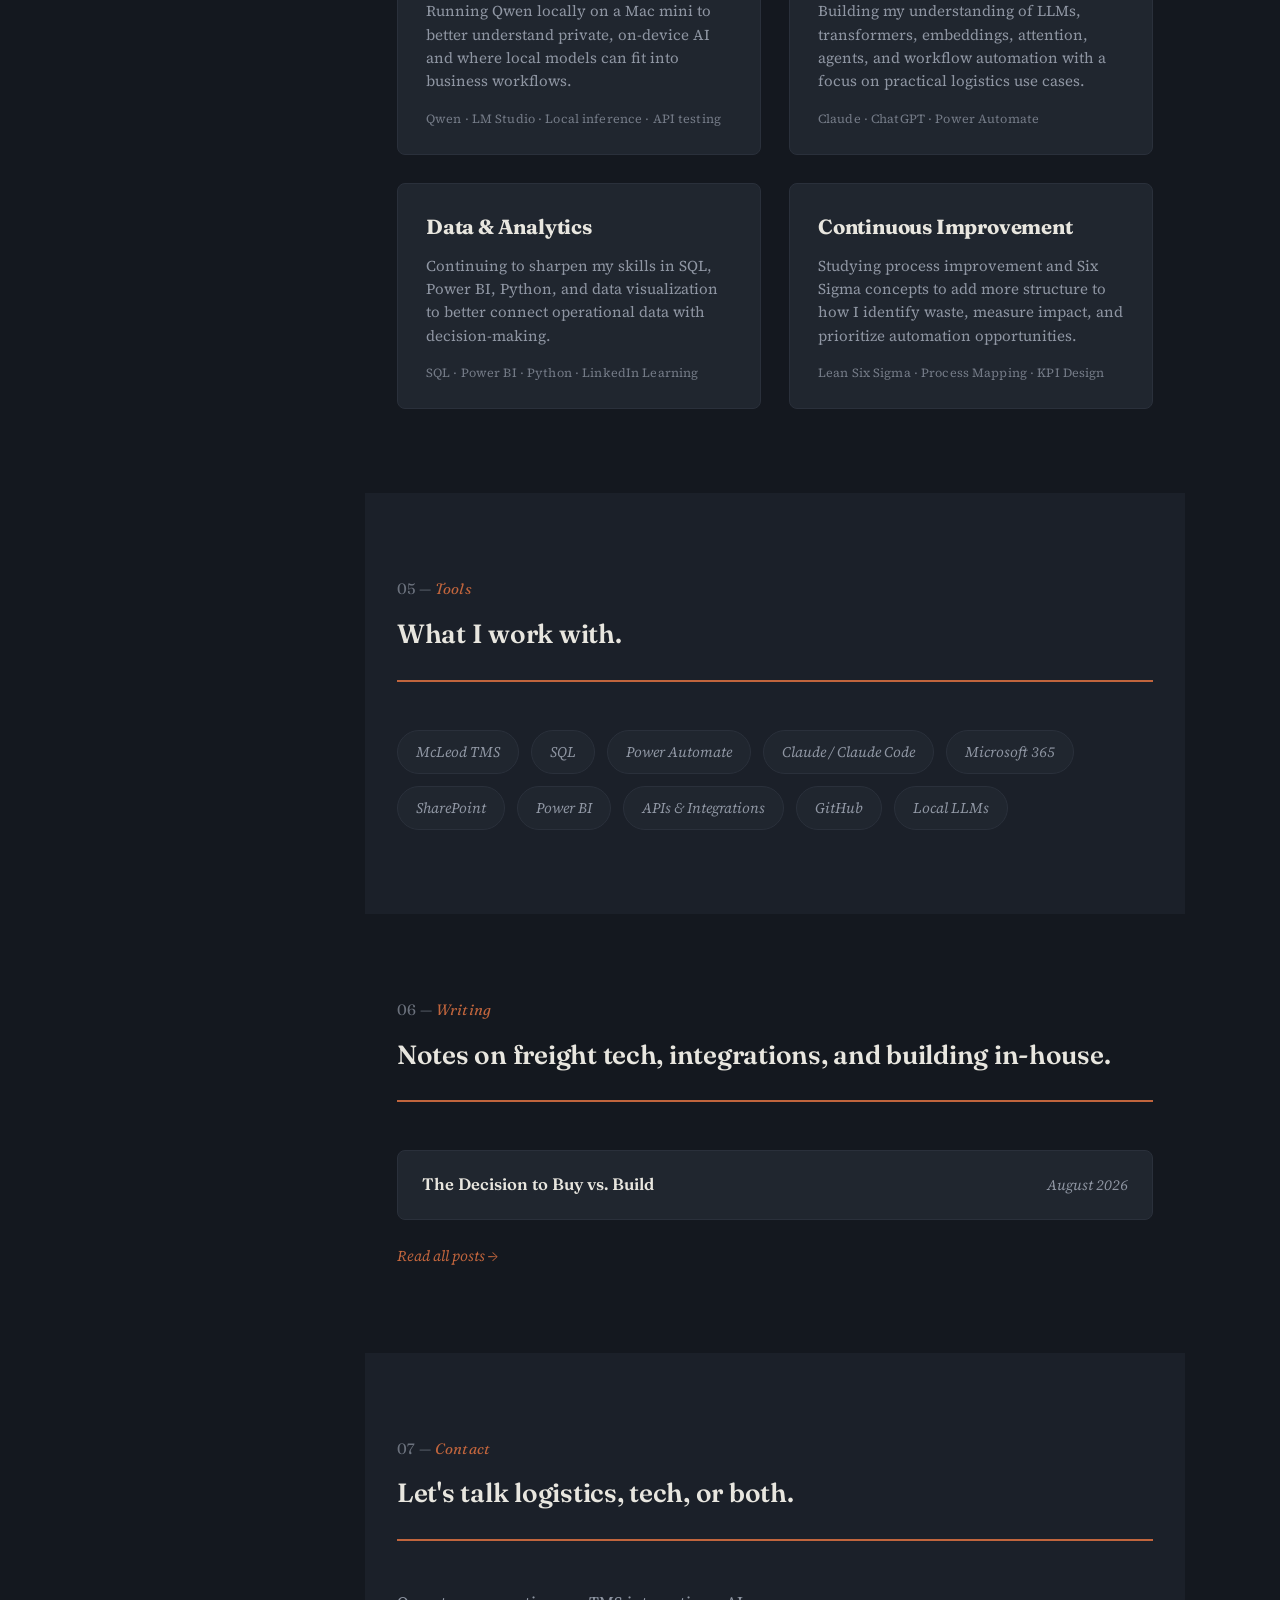
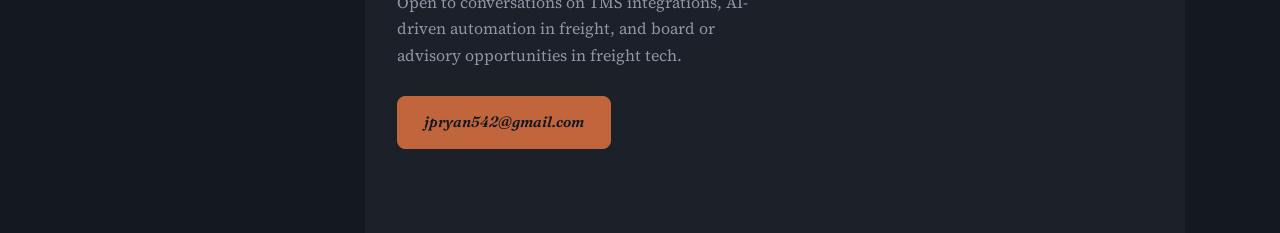
==== commit 42140912: "Add headshot photo and refine layout spacing/grids Co-Authored-By: Claude Sonnet 5 <noreply@anthropi" ====
--- a/index.html
+++ b/index.html
@@ -14,7 +14,7 @@
 
 <aside class="sidebar">
   <div class="sidebar-inner">
-    <div class="avatar" aria-hidden="true">JR</div>
+    <div class="avatar"><img src="assets/headshot.jpg" alt="John Ryan"></div>
     <div class="side-name">John Ryan</div>
     <div class="side-role">Director of Technology Solutions &amp; Integrations</div>
     <div class="side-loc">Chicago, IL</div>
--- a/assets/style.css
+++ b/assets/style.css
@@ -71,7 +71,7 @@
     min-height:100%;
   }
   .avatar{
-    width:64px; height:64px;
+    width:108px; height:108px;
     border-radius:50%;
     background:var(--accent);
     color:#14181F;
@@ -152,8 +152,8 @@
   main.content{counter-reset:sec;}
   main.content > section:not(.hero){
     counter-increment:sec;
-    padding-top:120px;
-    padding-bottom:120px;
+    padding-top:84px;
+    padding-bottom:84px;
   }
   main.content > section:not(.hero):nth-of-type(even){
     background:var(--bg-alt);
@@ -171,23 +171,42 @@
   }
 
   .hero{
-    padding:130px 0 90px;
+    padding:88px 0 64px;
     border-bottom:1px solid var(--line);
   }
-  .doc-ref{
-    font-family:'Fraunces', Georgia, serif;
-    font-style:italic;
-    font-size:15px;
-    color:var(--muted);
-    margin-bottom:22px;
-  }
+  .hero-inner{
+    display:flex;
+    align-items:center;
+    justify-content:space-between;
+    gap:40px;
+  }
+  .hero-text{flex:1 1 auto;}
   .hero h1{
     font-size:clamp(2.4rem, 6vw, 3.8rem);
     line-height:1.12;
-    max-width:18ch;
-    margin-bottom:36px;
+    max-width:16ch;
+    margin-bottom:32px;
   }
   .hero h1 .accent{color:var(--accent); font-style:italic;}
+  .hero-visual{
+    flex:0 0 240px;
+    width:240px;
+    opacity:0.5;
+  }
+  .hero-visual svg{width:100%; height:auto;}
+  .hv-line{stroke:var(--line); stroke-width:1.4;}
+  .hv-node{fill:var(--bg); stroke:var(--muted); stroke-width:1.4;}
+  .hv-node-accent{fill:var(--accent); stroke:var(--accent);}
+  @media (max-width:900px){
+    .hero-visual{display:none;}
+  }
+  .doc-ref{
+    font-family:'Fraunces', Georgia, serif;
+    font-style:italic;
+    font-size:15px;
+    color:var(--muted);
+    margin-bottom:22px;
+  }
   .hero p.lede{
     font-size:1.14rem;
     color:var(--muted);
@@ -230,70 +249,86 @@
 
   /* ---- Cards (Projects / Exploring entries) ---- */
   .card-grid{
+    display:grid;
+    grid-template-columns:1fr 1fr;
+    gap:28px;
+  }
+  .work-entry{
+    background:var(--card);
+    border:1px solid var(--line);
+    border-radius:var(--radius);
+    padding:26px 28px;
+  }
+  .work-entry h3{font-size:1.28rem; margin-bottom:10px; font-weight:700; letter-spacing:-0.01em;}
+  .work-entry p{color:var(--muted); font-size:0.94rem; line-height:1.55;}
+  .work-entry .entry-meta{
+    margin-top:16px;
+    font-style:normal;
+    font-size:0.78rem; color:var(--muted); opacity:0.75;
+    letter-spacing:0.01em;
+  }
+  @media (max-width:900px){
+    .card-grid{grid-template-columns:1fr;}
+  }
+
+  /* ---- Impact strip ---- */
+  .impact-grid{
+    display:grid;
+    grid-template-columns:repeat(3, 1fr);
+    gap:18px;
+  }
+  .impact-card{
+    background:var(--card);
+    border:1px solid var(--line);
+    border-radius:var(--radius);
+    padding:24px 22px;
+    min-height:128px;
     display:flex;
     flex-direction:column;
-    gap:22px;
-  }
-  .work-entry{
-    background:var(--card);
-    border:1px solid var(--line);
-    border-radius:var(--radius);
-    padding:32px 34px;
-  }
-  .work-entry h3{font-size:1.15rem; margin-bottom:12px; font-weight:600;}
-  .work-entry p{color:var(--muted); font-size:0.98rem;}
-  .work-entry .entry-meta{
-    margin-top:18px;
-    font-style:italic;
-    font-size:0.87rem; color:var(--accent); opacity:0.9;
-  }
-
-  /* ---- Impact strip ---- */
-  .impact-grid{
-    display:flex; flex-wrap:wrap; gap:20px;
-  }
-  .impact-card{
-    flex:1 1 200px;
-    background:var(--card);
-    border:1px solid var(--line);
-    border-radius:var(--radius);
-    padding:28px 26px;
+    justify-content:center;
   }
   .impact-card .stat{
     font-family:'Fraunces', Georgia, serif;
-    font-style:italic;
-    font-size:1.5rem;
+    font-style:normal;
+    font-weight:700;
+    font-size:1.28rem;
     color:var(--accent);
-    margin-bottom:10px;
+    margin-bottom:8px;
     line-height:1.25;
   }
   .impact-card .stat-src{
-    font-size:0.86rem;
-    color:var(--muted);
-  }
-
-  /* ---- Career Path — timeline with cards ---- */
+    font-size:0.84rem;
+    color:var(--muted);
+    line-height:1.45;
+  }
+  @media (max-width:900px){
+    .impact-grid{grid-template-columns:1fr;}
+  }
+
+  /* ---- Career Path — compact timeline, reduced visual weight ---- */
+  section.route{padding-top:56px !important; padding-bottom:56px !important;}
   .track{
     position:relative;
-    padding-left:34px;
+    padding-left:30px;
+    margin-top:28px;
   }
   .track::before{
     content:"";
     position:absolute;
-    left:6px; top:8px; bottom:8px;
+    left:5px; top:6px; bottom:6px;
     width:1px;
     background:var(--line);
   }
   .waypoint{
     position:relative;
-    padding-bottom:26px;
+    padding-bottom:16px;
   }
   .waypoint:last-child{padding-bottom:0;}
   .waypoint::before{
     content:"";
     position:absolute;
-    left:-34px; top:5px;
-    width:11px; height:11px;
+    left:-30px; top:4px;
+    width:9px; height:9px;
     border-radius:50%;
     background:var(--bg);
     border:2px solid var(--muted);
@@ -306,16 +341,16 @@
     background:var(--card);
     border:1px solid var(--line);
     border-radius:var(--radius);
-    padding:24px 28px;
+    padding:14px 18px;
   }
   .waypoint .yr{
     font-family:'Fraunces', Georgia, serif;
     font-style:italic;
-    font-size:13.5px; color:var(--muted); margin-bottom:6px;
+    font-size:12px; color:var(--muted); margin-bottom:4px;
   }
   .waypoint.current .yr{color:var(--accent);}
-  .waypoint h3{font-size:1.06rem; font-weight:600; margin-bottom:6px;}
-  .waypoint p{color:var(--muted); font-size:0.96rem;}
+  .waypoint h3{font-size:0.94rem; font-weight:600; margin-bottom:4px;}
+  .waypoint p{color:var(--muted); font-size:0.86rem; line-height:1.4;}
 
   /* ---- Writing (homepage preview) ---- */
   .post-row{
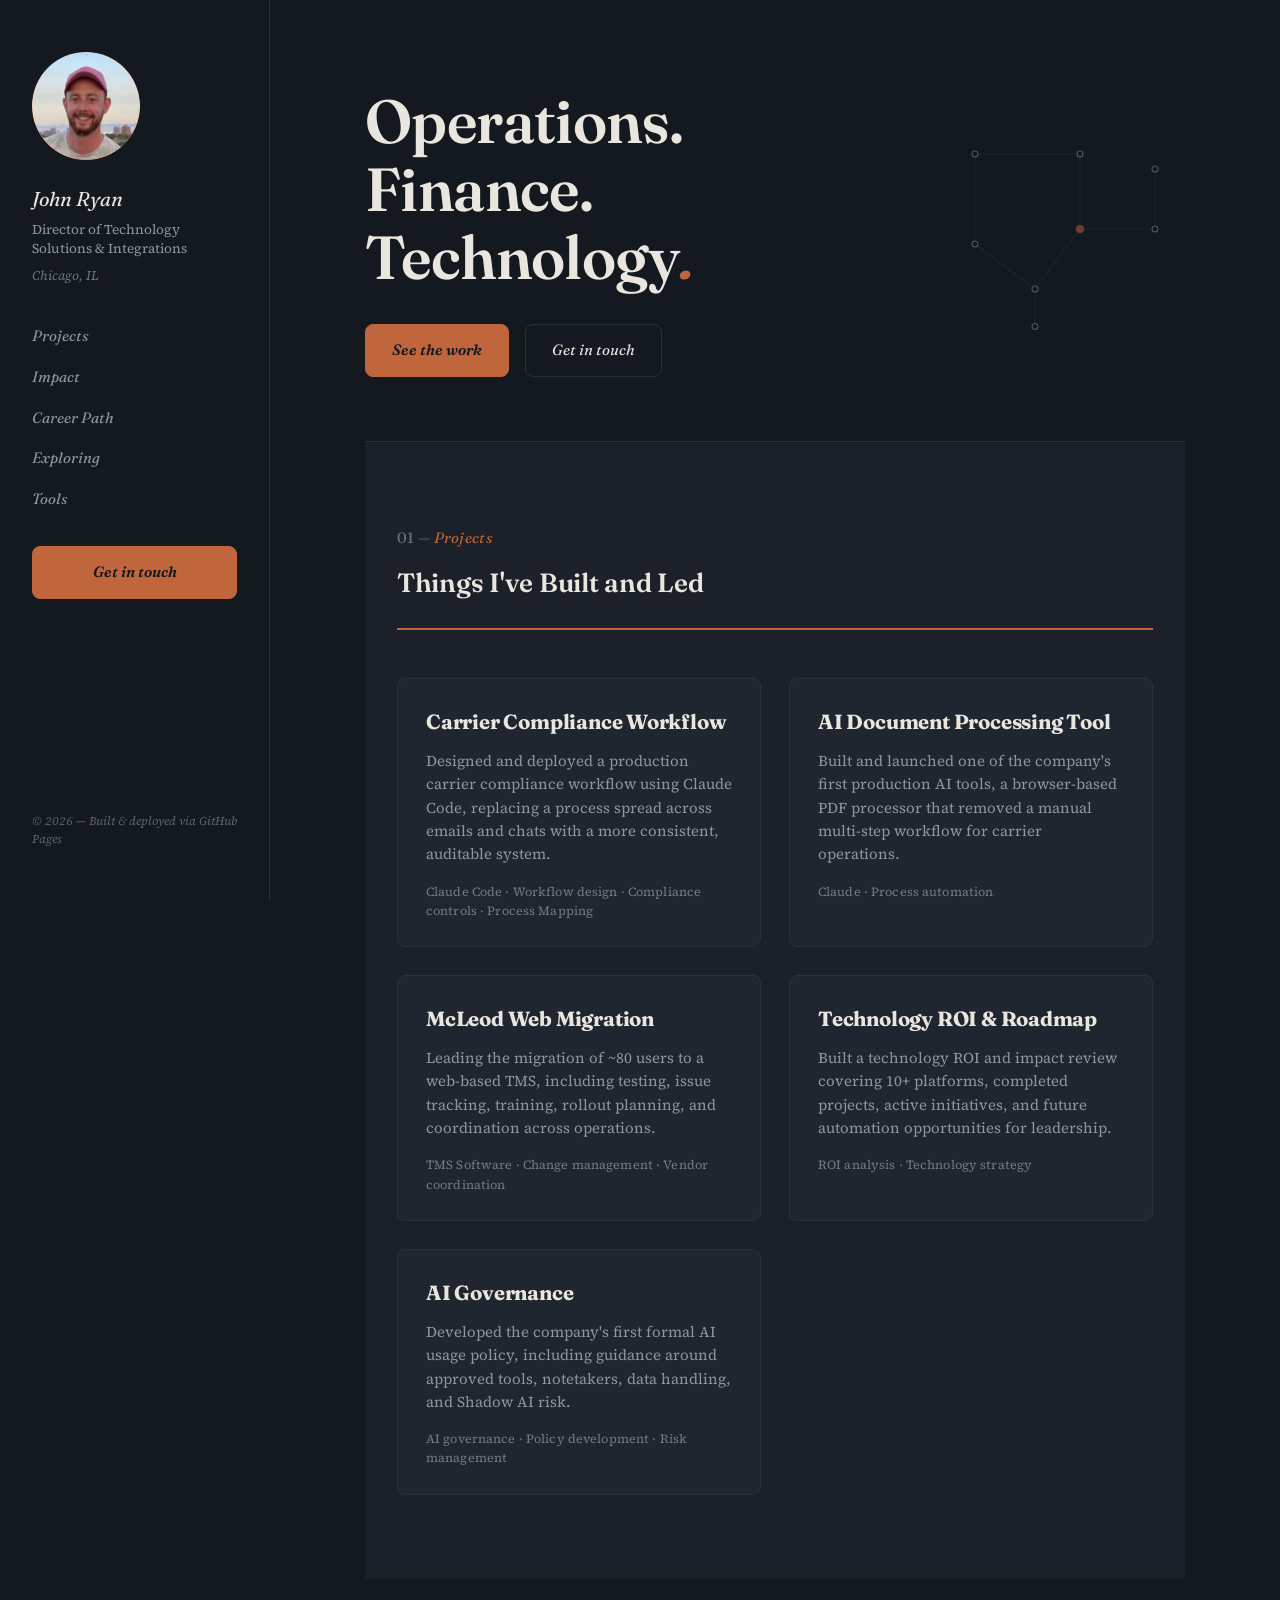
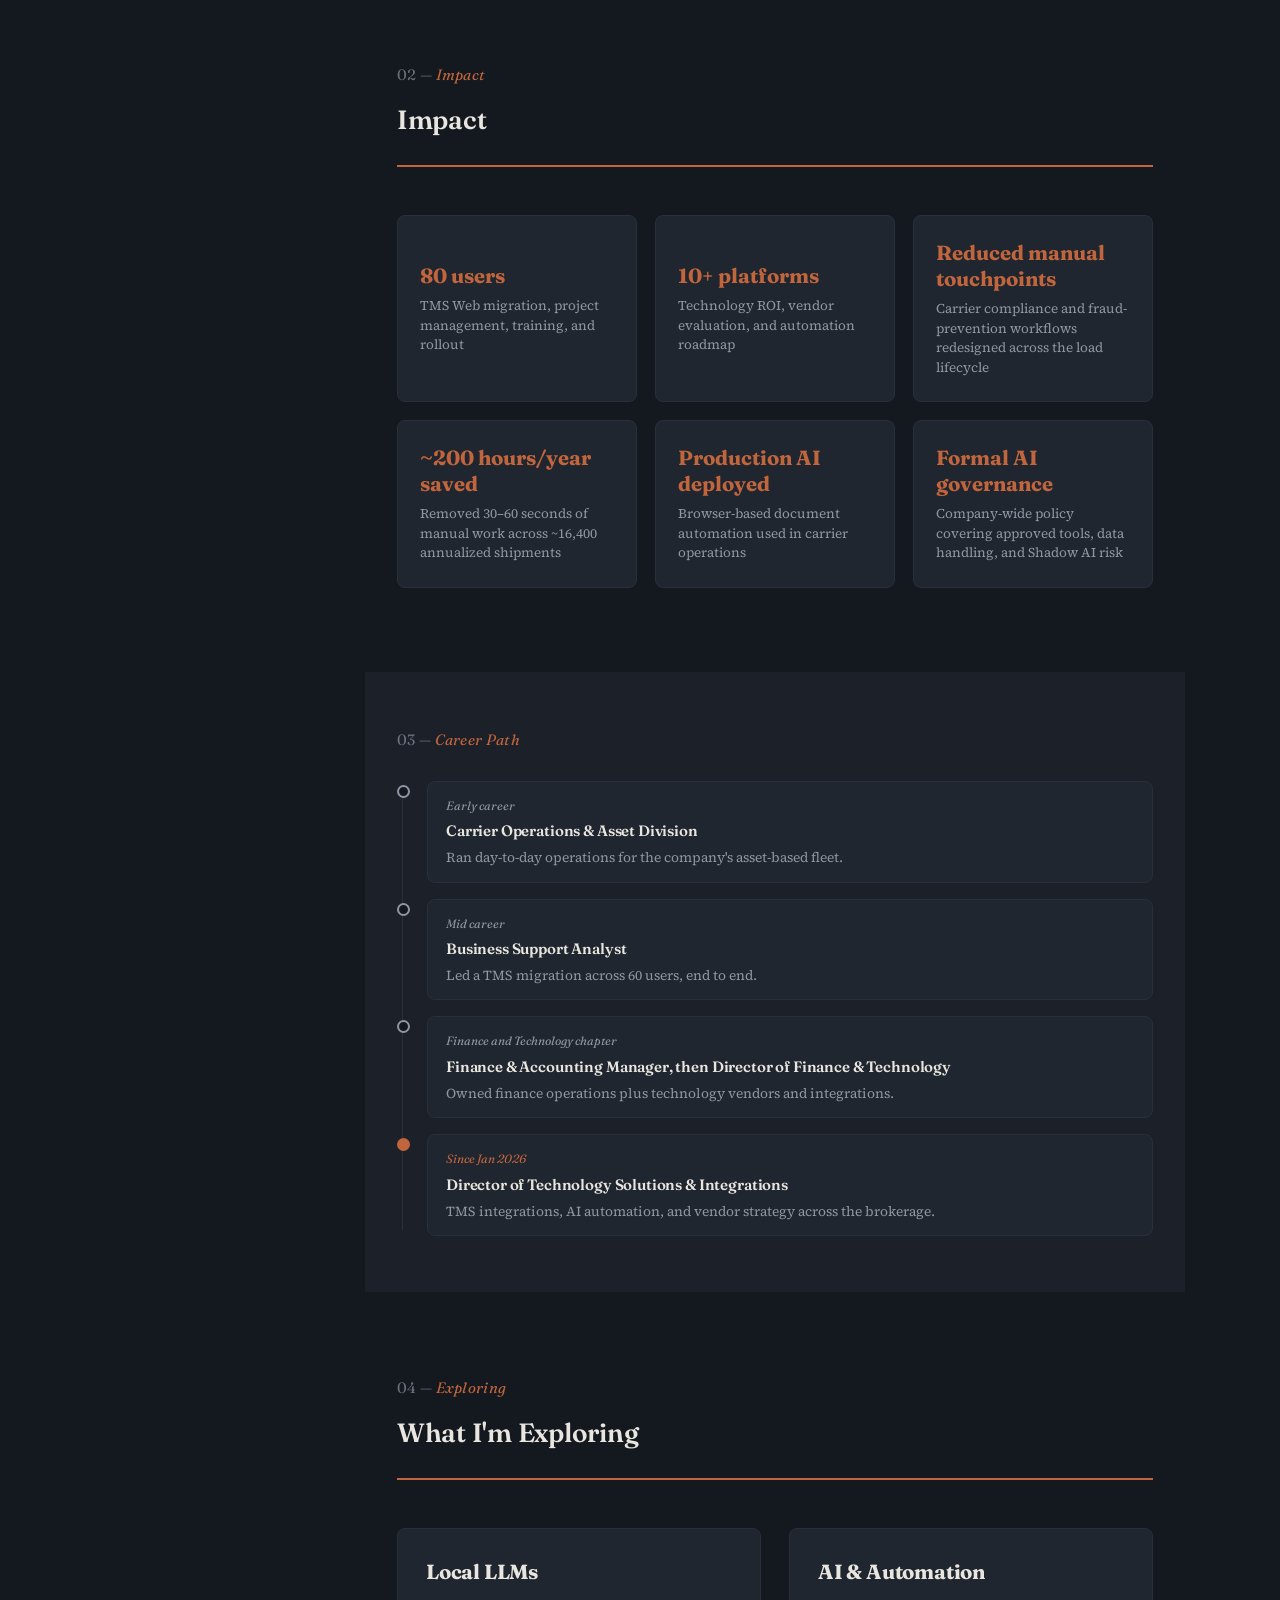
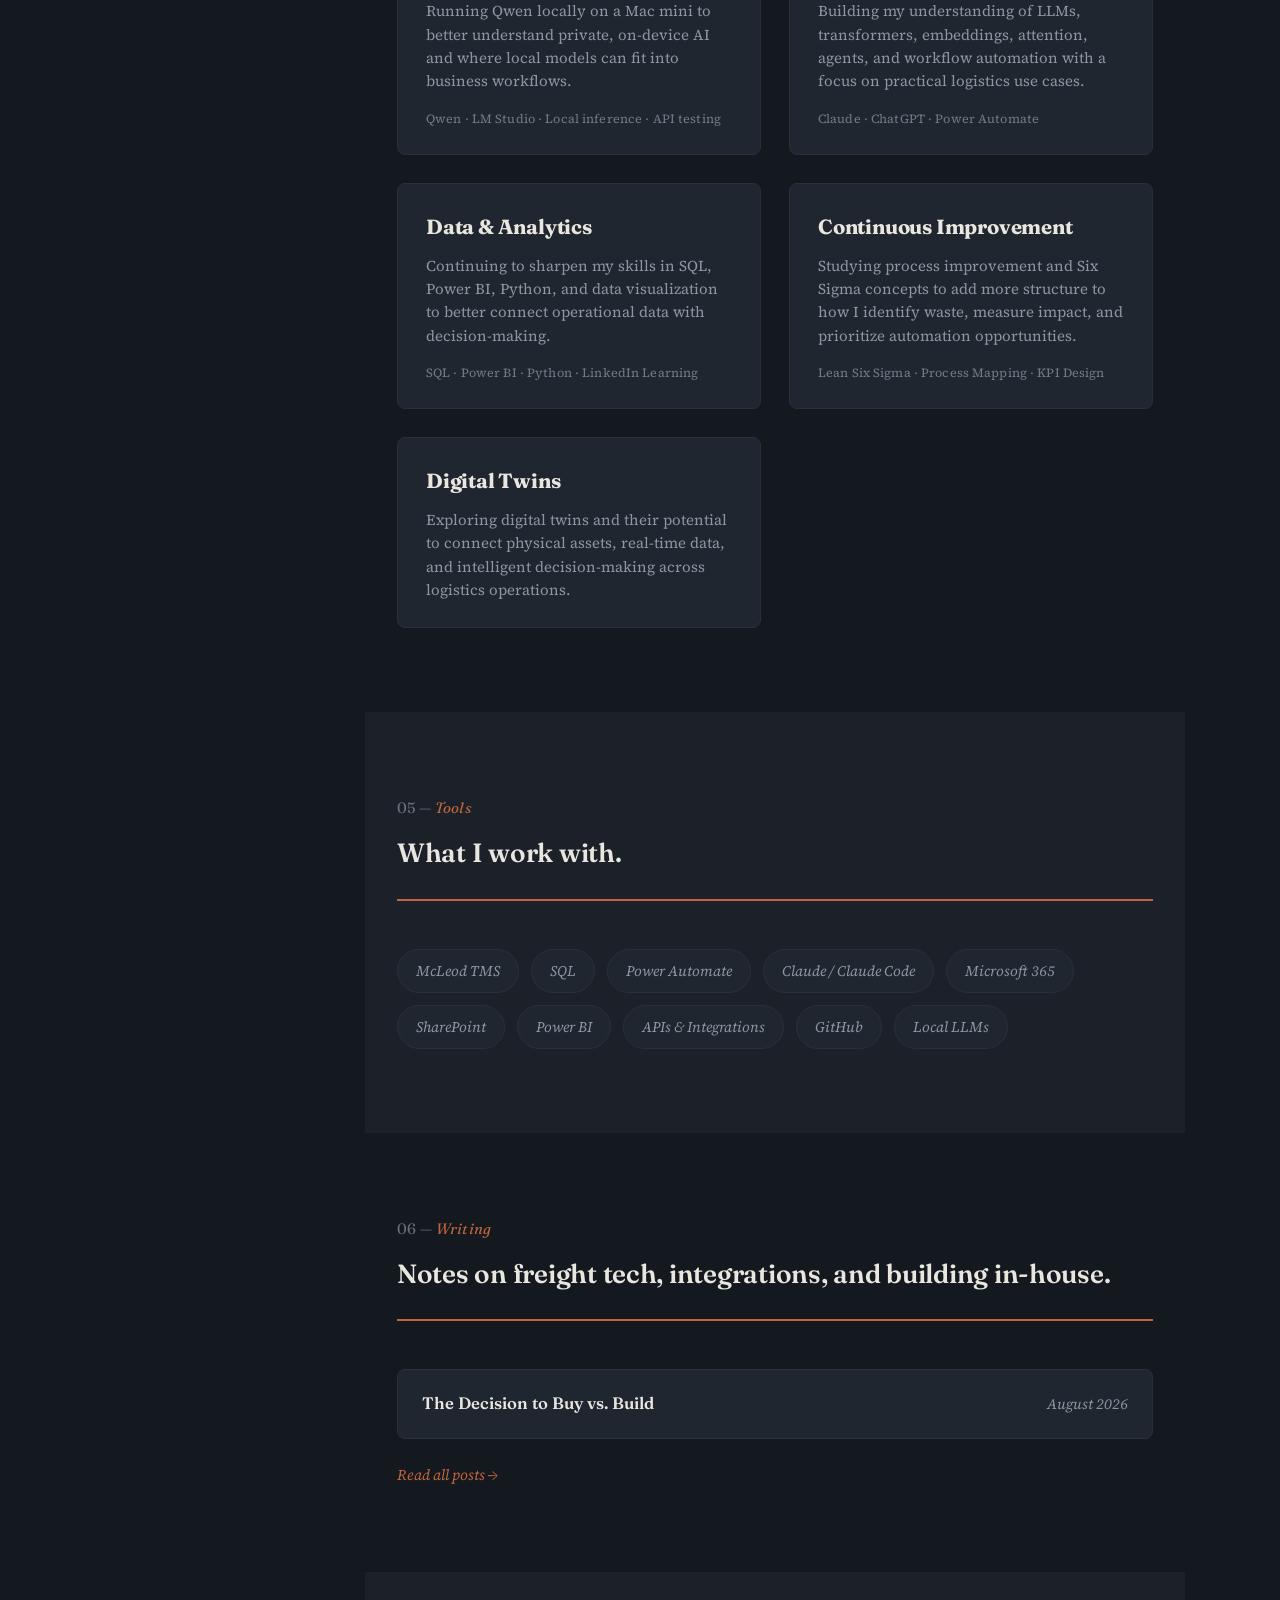
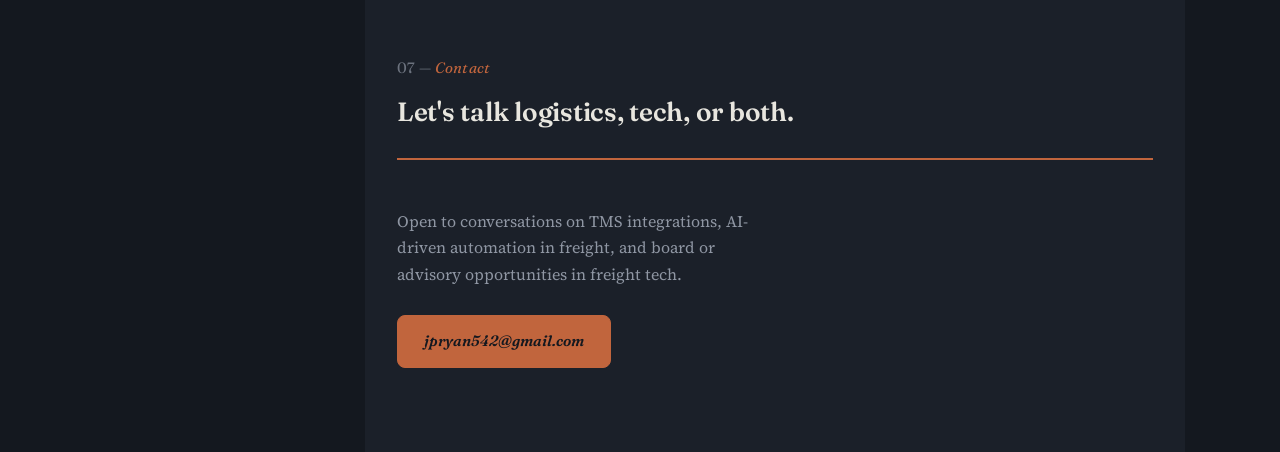
==== commit cf97fecf: "Add Digital Twins entry to Exploring section Co-Authored-By: Claude Sonnet 5 <noreply@anthropic.com>" ====
--- a/index.html
+++ b/index.html
@@ -197,6 +197,11 @@
         <p>Studying process improvement and Six Sigma concepts to add more structure to how I identify waste, measure impact, and prioritize automation opportunities.</p>
         <p class="entry-meta">Lean Six Sigma · Process Mapping · KPI Design</p>
       </article>
+
+      <article class="work-entry">
+        <h3>Digital Twins</h3>
+        <p>Exploring digital twins and their potential to connect physical assets, real-time data, and intelligent decision-making across logistics operations.</p>
+      </article>
     </div>
   </section>
 
